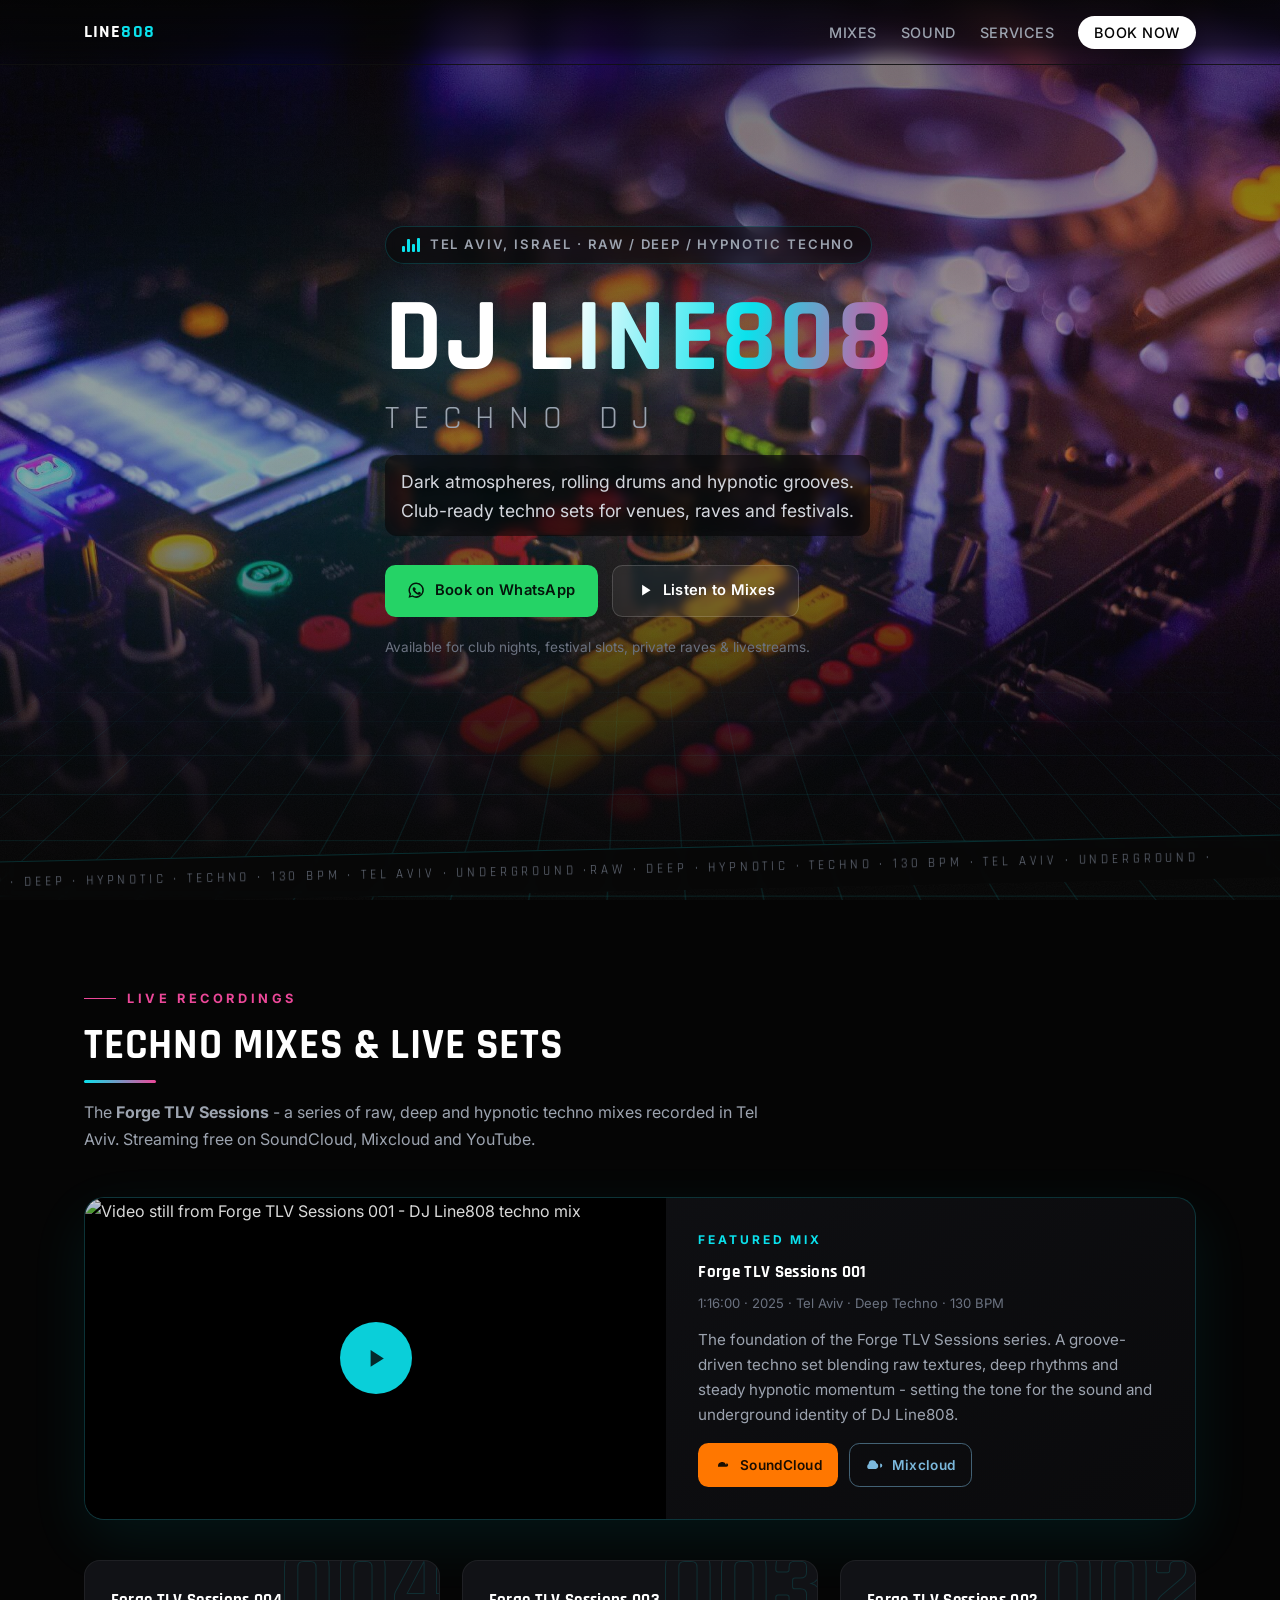
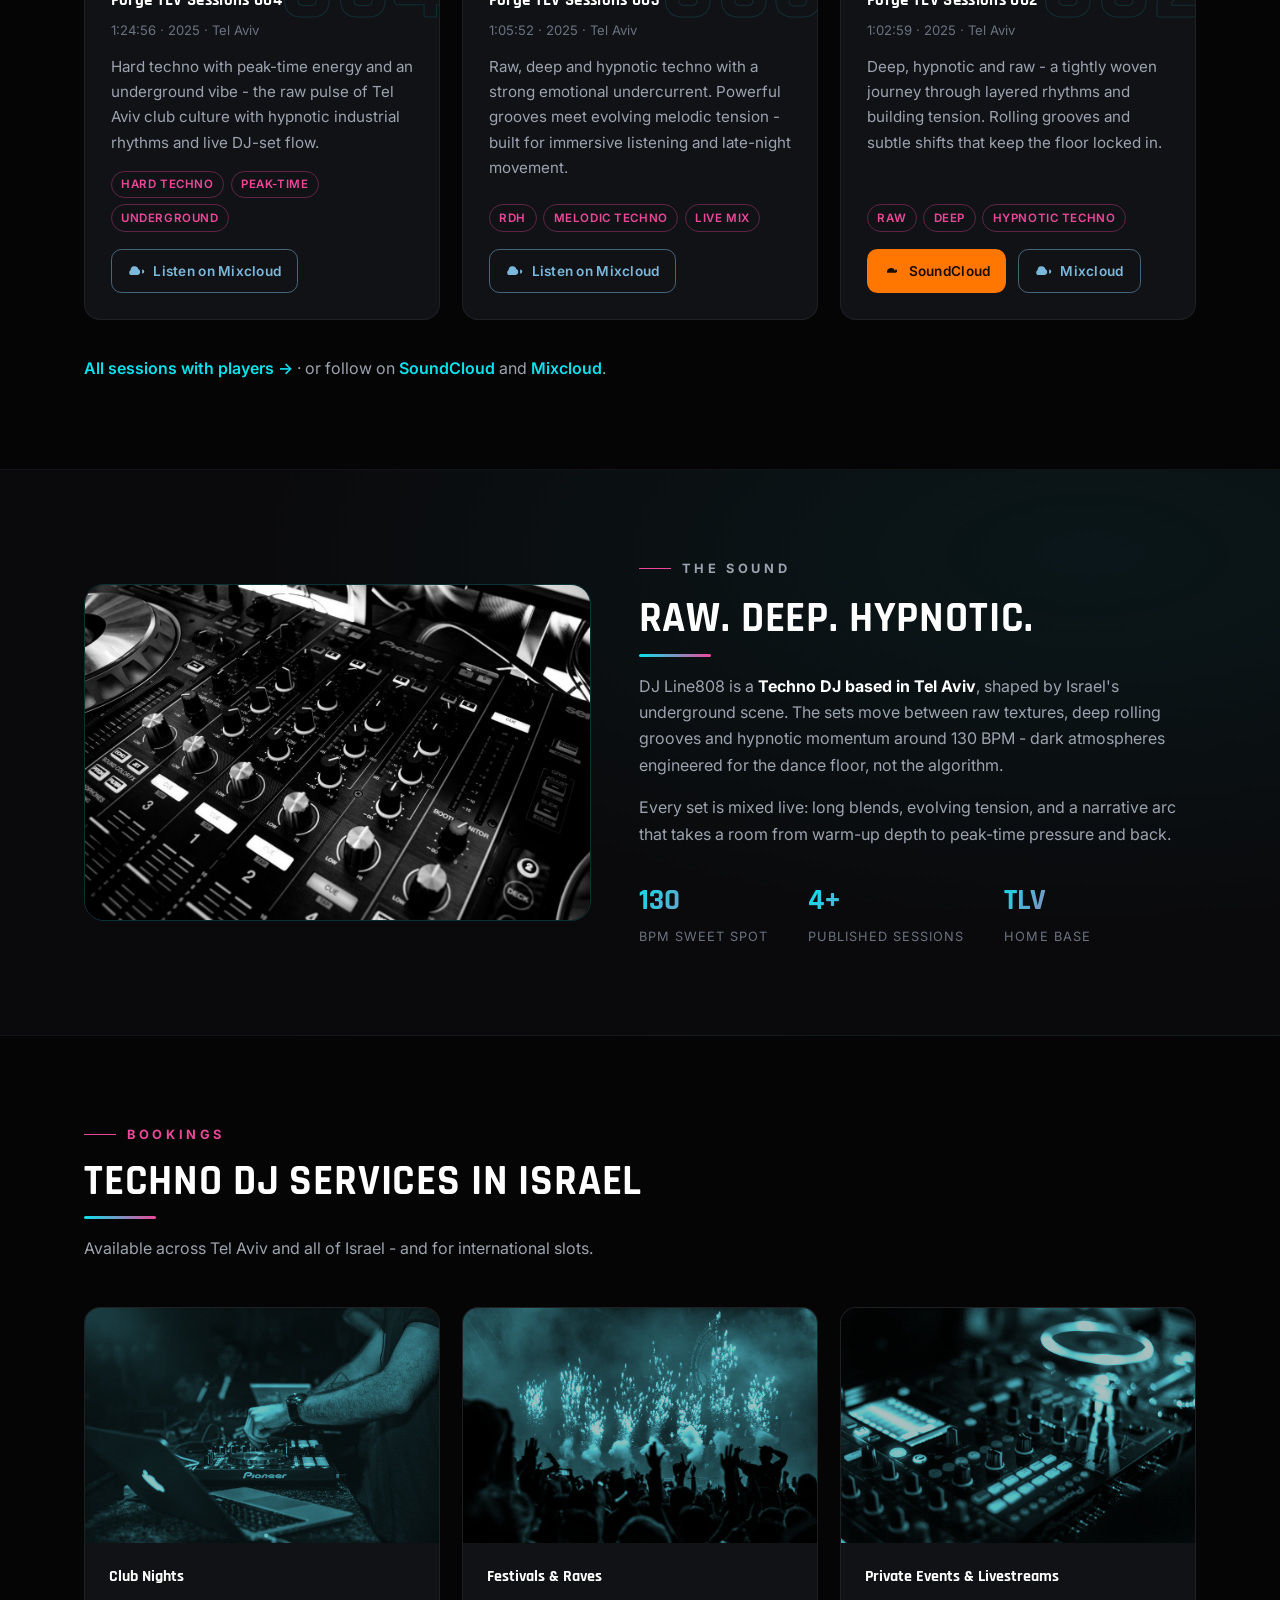
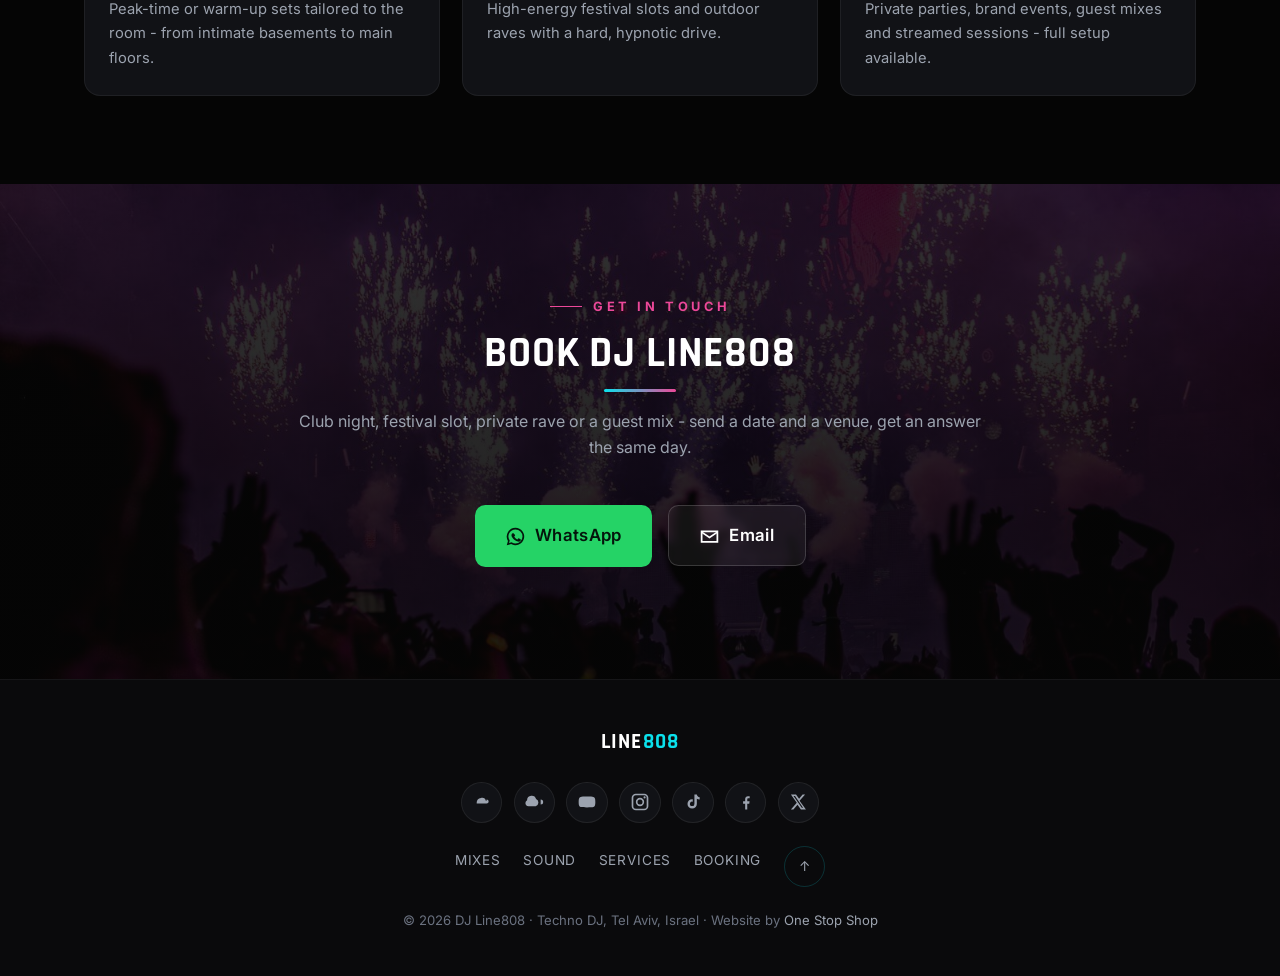
==== index.html @ eca63650 "Replace Pexels credit with One Stop Shop site credit Co-Authored-By: Claude Fable 5 <noreply@anthrop" ====
<!doctype html>
<html lang="en">
  <head>
    <meta charset="UTF-8" />
    <meta name="viewport" content="width=device-width, initial-scale=1" />

    <title>
      DJ Line808 | Techno DJ from Tel Aviv | Raw, Deep &amp; Hypnotic Sets
    </title>
    <meta
      name="description"
      content="DJ Line808 is a techno DJ from Tel Aviv, delivering raw, deep and hypnotic sets for clubs and festivals. Listen to mixes and book a performance."
    />
    <meta name="robots" content="index, follow" />
    <link rel="canonical" href="https://line808.com/" />
    <meta name="theme-color" content="#050505" />

    <!-- Open Graph -->
    <meta property="og:type" content="website" />
    <meta property="og:site_name" content="DJ Line808" />
    <meta
      property="og:title"
      content="DJ Line808 - Techno DJ from Tel Aviv, Israel"
    />
    <meta
      property="og:description"
      content="Raw, deep &amp; hypnotic techno. Club-ready sets, live recordings and bookings for clubs, festivals and events."
    />
    <meta property="og:url" content="https://line808.com/" />
    <meta
      property="og:image"
      content="https://line808.com/assets/line808-og.jpg"
    />
    <meta property="og:image:width" content="1200" />
    <meta property="og:image:height" content="630" />
    <meta property="og:locale" content="en_US" />

    <!-- Twitter -->
    <meta name="twitter:card" content="summary_large_image" />
    <meta
      name="twitter:title"
      content="DJ Line808 - Techno DJ from Tel Aviv, Israel"
    />
    <meta
      name="twitter:description"
      content="Raw, deep and hypnotic techno. Mixes &amp; bookings."
    />
    <meta
      name="twitter:image"
      content="https://line808.com/assets/line808-og.jpg"
    />

    <!-- Icons / PWA -->
    <link rel="icon" href="favicon.ico" sizes="any" />
    <link rel="icon" type="image/png" sizes="32x32" href="favicon-32x32.png" />
    <link rel="icon" type="image/png" sizes="16x16" href="favicon-16x16.png" />
    <link rel="apple-touch-icon" href="apple-touch-icon.png" />
    <link rel="manifest" href="site.webmanifest" />

    <!-- Fonts -->
    <link rel="preconnect" href="https://fonts.googleapis.com" />
    <link rel="preconnect" href="https://fonts.gstatic.com" crossorigin />
    <link
      rel="stylesheet"
      href="https://fonts.googleapis.com/css2?family=Rajdhani:wght@500;600;700&family=Inter:wght@400;500;600&display=swap"
    />

    <!-- Perf: hero background is the LCP element -->
    <link
      rel="preload"
      as="image"
      href="images/hero-dj-mixer-club.jpg"
      fetchpriority="high"
    />

    <link rel="stylesheet" href="styles.min.css?v=8" />

    <!-- Google tag (gtag.js) -->
    <script
      async
      src="https://www.googletagmanager.com/gtag/js?id=G-BNFB6DFFDR"
    ></script>
    <script>
      window.dataLayer = window.dataLayer || [];
      function gtag() {
        dataLayer.push(arguments);
      }
      gtag("js", new Date());
      gtag("config", "G-BNFB6DFFDR");
    </script>

    <!-- Structured data: artist. Contact details are injected at runtime by script.js
         so phone/email never sit in the crawlable static HTML. -->
    <script type="application/ld+json">
      {
        "@context": "https://schema.org",
        "@type": "MusicGroup",
        "name": "DJ Line808",
        "alternateName": "Line808",
        "genre": ["Techno", "Raw Techno", "Deep Techno", "Hypnotic Techno"],
        "url": "https://line808.com/",
        "image": "https://line808.com/assets/line808-og.jpg",
        "homeLocation": { "@type": "Place", "name": "Tel Aviv, Israel" },
        "areaServed": { "@type": "Country", "name": "Israel" },
        "sameAs": [
          "https://soundcloud.com/line808",
          "https://mixcloud.com/line808",
          "https://www.instagram.com/djline808",
          "https://www.facebook.com/djline808",
          "https://x.com/dj_line808",
          "https://www.youtube.com/@djline808",
          "https://tiktok.com/@dj.line808"
        ],
        "track": [
          {
            "@type": "MusicRecording",
            "name": "Forge TLV Sessions 004",
            "duration": "PT1H24M56S",
            "datePublished": "2025-11-25",
            "genre": "Hard Techno",
            "url": "https://www.mixcloud.com/line808/dj-line808-forge-tlv-sessions-004-techno-mix-2025/",
            "byArtist": { "@type": "MusicGroup", "name": "DJ Line808" }
          },
          {
            "@type": "MusicRecording",
            "name": "Forge TLV Sessions 003",
            "duration": "PT1H5M52S",
            "datePublished": "2025-10-10",
            "genre": "Raw Deep Hypnotic Techno",
            "url": "https://www.mixcloud.com/line808/dj-line808-forge-tlv-sessions-003-techno-mix-2025/",
            "byArtist": { "@type": "MusicGroup", "name": "DJ Line808" }
          },
          {
            "@type": "MusicRecording",
            "name": "Forge TLV Sessions 002",
            "duration": "PT1H2M59S",
            "datePublished": "2025-10-20",
            "genre": "Raw Deep Hypnotic Techno",
            "url": "https://www.mixcloud.com/line808/line808-deep-signal-techno-mix-october-2025/",
            "byArtist": { "@type": "MusicGroup", "name": "DJ Line808" }
          },
          {
            "@type": "MusicRecording",
            "name": "Forge TLV Sessions 001",
            "duration": "PT1H16M",
            "datePublished": "2025-10-10",
            "genre": "Deep Techno",
            "url": "https://www.mixcloud.com/line808/dj-line808-memory-circuit-dj-mix/",
            "byArtist": { "@type": "MusicGroup", "name": "DJ Line808" }
          }
        ]
      }
    </script>
  </head>

  <body>
    <a class="skip-link" href="#mixes">Skip to content</a>

    <!-- SVG icon sprite -->
    <svg
      xmlns="http://www.w3.org/2000/svg"
      style="display: none"
      aria-hidden="true"
    >
      <symbol id="icon-soundcloud" viewBox="0 0 24 24">
        <path
          fill="currentColor"
          d="M17.5 10.5c-.3 0-.6 0-.9.1a4.4 4.4 0 00-4.4-3.6c-.5 0-1 .1-1.4.2a6 6 0 00-5.2 5.9 3 3 0 00.1.8H17.5a2.5 2.5 0 000-5z"
        />
      </symbol>
      <symbol id="icon-mixcloud" viewBox="0 0 24 24">
        <path
          fill="currentColor"
          d="M14.5 8.5a5.5 5.5 0 00-10.8 1.2v.3a3.8 3.8 0 00-2 3.3A3.7 3.7 0 005.4 17H14a4.5 4.5 0 00.5-8.5zM20 9a3 3 0 010 6"
        />
      </symbol>
      <symbol id="icon-youtube" viewBox="0 0 24 24">
        <path
          fill="currentColor"
          d="M10 15l5.2-3L10 9v6zm12-3c0-2-.2-3.4-.5-4.2a2.7 2.7 0 00-1.9-1.9C18.8 5.5 15.5 5.5 12 5.5s-6.8 0-7.6.4a2.7 2.7 0 00-1.9 1.9C2.2 8.6 2 10 2 12s.2 3.4.5 4.2a2.7 2.7 0 001.9 1.9c.8.4 4.1.4 7.6.4s6.8 0 7.6-.4a2.7 2.7 0 001.9-1.9c.3-.8.5-2.2.5-4.2z"
        />
      </symbol>
      <symbol id="icon-instagram" viewBox="0 0 24 24">
        <path
          fill="none"
          stroke="currentColor"
          stroke-width="2"
          d="M7 3h10a4 4 0 014 4v10a4 4 0 01-4 4H7a4 4 0 01-4-4V7a4 4 0 014-4z"
        />
        <circle
          cx="12"
          cy="12"
          r="4"
          fill="none"
          stroke="currentColor"
          stroke-width="2"
        />
        <circle cx="17.5" cy="6.5" r="1.3" fill="currentColor" />
      </symbol>
      <symbol id="icon-facebook" viewBox="0 0 24 24">
        <path
          fill="currentColor"
          d="M13.5 21v-7h2.4l.4-3h-2.8V9.1c0-.9.3-1.5 1.6-1.5h1.3V5.1c-.3 0-1.1-.1-2-.1-2 0-3.4 1.2-3.4 3.5V11H8.5v3H11v7h2.5z"
        />
      </symbol>
      <symbol id="icon-tiktok" viewBox="0 0 24 24">
        <path
          fill="currentColor"
          d="M16.6 3c.3 1.7 1.4 3 3.4 3.2v2.8c-1.3 0-2.5-.4-3.4-1v6.3a5.6 5.6 0 11-5.6-5.6h.7v2.9a2.7 2.7 0 102 2.7V3h2.9z"
        />
      </symbol>
      <symbol id="icon-x" viewBox="0 0 24 24">
        <path
          fill="currentColor"
          d="M17.5 3h3l-6.6 7.6L21.5 21h-6l-4.1-5.7L6.5 21h-3l7-8.1L3.5 3h6.1l3.7 5.2L17.5 3zm-1 16h1.6L8.4 4.9H6.6L16.5 19z"
        />
      </symbol>
      <symbol id="icon-whatsapp" viewBox="0 0 24 24">
        <path
          fill="currentColor"
          d="M12 2a10 10 0 00-8.6 15.1L2 22l5-1.3A10 10 0 1012 2zm0 2a8 8 0 110 16 8 8 0 01-4.1-1.1l-.3-.2-3 .8.8-2.9-.2-.3A8 8 0 0112 4zm-3 4.2c-.2 0-.5 0-.7.3-.2.3-.9.9-.9 2.1s.9 2.5 1 2.6c.1.2 1.8 2.9 4.5 4 2.2.9 2.7.7 3.2.7.5-.1 1.6-.7 1.8-1.3.2-.6.2-1.2.2-1.3l-.5-.3-1.8-.9c-.2-.1-.4-.1-.6.1l-.8 1c-.1.2-.3.2-.5.1a6.6 6.6 0 01-3.3-2.9c-.1-.2 0-.4.1-.5l.6-.7c.1-.2.1-.3.2-.5v-.5L10 8.6c-.2-.4-.4-.4-.6-.4h-.5z"
        />
      </symbol>
      <symbol id="icon-mail" viewBox="0 0 24 24">
        <path
          fill="none"
          stroke="currentColor"
          stroke-width="2"
          d="M3 6h18v12H3z"
        />
        <path
          fill="none"
          stroke="currentColor"
          stroke-width="2"
          d="M3 7l9 6 9-6"
        />
      </symbol>
      <symbol id="icon-play" viewBox="0 0 24 24">
        <path fill="currentColor" d="M8 5v14l11-7z" />
      </symbol>
    </svg>

    <div class="scroll-progress" aria-hidden="true"></div>
    <header class="site-header">
      <nav class="nav container" aria-label="Main navigation">
        <a class="brand" href="#top" aria-label="DJ Line808 home">
          LINE<span class="brand-accent">808</span>
        </a>
        <ul class="nav-links">
          <li><a href="#mixes">Mixes</a></li>
          <li><a href="#sound">Sound</a></li>
          <li><a href="#services">Services</a></li>
          <li><a class="nav-cta" href="#booking">Book Now</a></li>
        </ul>
      </nav>
    </header>

    <main id="top">
      <!-- ======================= HERO ======================= -->
      <section class="hero" aria-labelledby="hero-title">
        <div
          class="hero-bg"
          role="img"
          aria-label="DJ mixer and CDJ turntables glowing purple and orange in a dark techno club"
        ></div>
        <div class="hero-overlay" aria-hidden="true"></div>
        <div class="hero-grain" aria-hidden="true"></div>
        <div class="hero-grid" aria-hidden="true"></div>

        <div class="hero-content container">
          <p class="hero-kicker">
            <span class="eq" aria-hidden="true"
              ><span></span><span></span><span></span><span></span
            ></span>
            Tel Aviv, Israel &middot; Raw / Deep / Hypnotic Techno
          </p>
          <h1 id="hero-title" class="hero-title">
            <span class="hero-title-line">DJ LINE808</span>
            <span class="hero-title-sub">Techno DJ</span>
          </h1>
          <p class="hero-tagline">
            Dark atmospheres, rolling drums and hypnotic grooves.<br />
            Club-ready techno sets for venues, raves and festivals.
          </p>
          <div class="hero-actions">
            <a class="btn btn-whatsapp wa-link" href="#booking">
              <svg class="icon" aria-hidden="true">
                <use href="#icon-whatsapp" />
              </svg>
              Book on WhatsApp
            </a>
            <a class="btn btn-ghost" href="#mixes">
              <svg class="icon" aria-hidden="true">
                <use href="#icon-play" />
              </svg>
              Listen to Mixes
            </a>
          </div>
          <p class="hero-note">
            Available for club nights, festival slots, private raves &amp;
            livestreams.
          </p>
        </div>

        <div class="hero-marquee" aria-hidden="true">
          <div class="marquee-track">
            <span
              >RAW &middot; DEEP &middot; HYPNOTIC &middot; TECHNO &middot; 130
              BPM &middot; TEL AVIV &middot; UNDERGROUND &middot;
            </span>
            <span
              >RAW &middot; DEEP &middot; HYPNOTIC &middot; TECHNO &middot; 130
              BPM &middot; TEL AVIV &middot; UNDERGROUND &middot;
            </span>
          </div>
        </div>
      </section>

      <!-- ======================= MIXES ======================= -->
      <section id="mixes" class="section" aria-labelledby="mixes-title">
        <div class="container">
          <p class="section-kicker reveal">Live recordings</p>
          <h2 id="mixes-title" class="section-title reveal">
            Techno Mixes &amp; Live Sets
          </h2>
          <p class="section-lead reveal">
            The <strong>Forge TLV Sessions</strong> - a series of raw, deep and
            hypnotic techno mixes recorded in Tel Aviv. Streaming free on
            SoundCloud, Mixcloud and YouTube.
          </p>

          <!-- Featured: has a YouTube video, loaded on click to keep the page fast -->
          <article class="mix-featured reveal" aria-label="Featured techno mix">
            <div class="mix-featured-media">
              <div class="yt-facade" data-yt-id="9tWIqiRTVeE">
                <img
                  src="https://img.youtube.com/vi/9tWIqiRTVeE/hqdefault.jpg"
                  alt="Video still from Forge TLV Sessions 001 - DJ Line808 techno mix"
                  width="480"
                  height="360"
                  loading="lazy"
                  decoding="async"
                />
                <button
                  class="yt-play"
                  type="button"
                  aria-label="Play Forge TLV Sessions 001 on YouTube"
                >
                  <svg class="icon" aria-hidden="true">
                    <use href="#icon-play" />
                  </svg>
                </button>
              </div>
            </div>
            <div class="mix-featured-body">
              <p class="mix-badge">Featured mix</p>
              <h3 class="mix-title">Forge TLV Sessions 001</h3>
              <p class="mix-meta">
                1:16:00 &middot; 2025 &middot; Tel Aviv &middot; Deep Techno
                &middot; 130 BPM
              </p>
              <p class="mix-desc">
                The foundation of the Forge TLV Sessions series. A groove-driven
                techno set blending raw textures, deep rhythms and steady
                hypnotic momentum - setting the tone for the sound and
                underground identity of DJ Line808.
              </p>
              <div class="mix-links">
                <a
                  class="btn btn-sc listen-link"
                  data-platform="soundcloud"
                  data-mix="Forge TLV Sessions 001"
                  href="https://soundcloud.com/line808/dj-set-2025-10"
                  target="_blank"
                  rel="noopener"
                >
                  <svg class="icon" aria-hidden="true">
                    <use href="#icon-soundcloud" />
                  </svg>
                  SoundCloud
                </a>
                <a
                  class="btn btn-mc listen-link"
                  data-platform="mixcloud"
                  data-mix="Forge TLV Sessions 001"
                  href="https://www.mixcloud.com/line808/dj-line808-memory-circuit-dj-mix/"
                  target="_blank"
                  rel="noopener"
                >
                  <svg class="icon" aria-hidden="true">
                    <use href="#icon-mixcloud" />
                  </svg>
                  Mixcloud
                </a>
              </div>
            </div>
          </article>

          <div class="mix-grid">
            <article class="mix-card reveal" data-num="004">
              <h3 class="mix-title">Forge TLV Sessions 004</h3>
              <p class="mix-meta">1:24:56 &middot; 2025 &middot; Tel Aviv</p>
              <p class="mix-desc">
                Hard techno with peak-time energy and an underground vibe - the
                raw pulse of Tel Aviv club culture with hypnotic industrial
                rhythms and live DJ-set flow.
              </p>
              <p class="mix-tags">
                <span>Hard Techno</span><span>Peak-Time</span
                ><span>Underground</span>
              </p>
              <div class="mix-links">
                <a
                  class="btn btn-mc listen-link"
                  data-platform="mixcloud"
                  data-mix="Forge TLV Sessions 004"
                  href="https://www.mixcloud.com/line808/dj-line808-forge-tlv-sessions-004-techno-mix-2025/"
                  target="_blank"
                  rel="noopener"
                >
                  <svg class="icon" aria-hidden="true">
                    <use href="#icon-mixcloud" />
                  </svg>
                  Listen on Mixcloud
                </a>
              </div>
            </article>

            <article class="mix-card reveal" data-num="003">
              <h3 class="mix-title">Forge TLV Sessions 003</h3>
              <p class="mix-meta">1:05:52 &middot; 2025 &middot; Tel Aviv</p>
              <p class="mix-desc">
                Raw, deep and hypnotic techno with a strong emotional
                undercurrent. Powerful grooves meet evolving melodic tension -
                built for immersive listening and late-night movement.
              </p>
              <p class="mix-tags">
                <span>RDH</span><span>Melodic Techno</span><span>Live Mix</span>
              </p>
              <div class="mix-links">
                <a
                  class="btn btn-mc listen-link"
                  data-platform="mixcloud"
                  data-mix="Forge TLV Sessions 003"
                  href="https://www.mixcloud.com/line808/dj-line808-forge-tlv-sessions-003-techno-mix-2025/"
                  target="_blank"
                  rel="noopener"
                >
                  <svg class="icon" aria-hidden="true">
                    <use href="#icon-mixcloud" />
                  </svg>
                  Listen on Mixcloud
                </a>
              </div>
            </article>

            <article class="mix-card reveal" data-num="002">
              <h3 class="mix-title">Forge TLV Sessions 002</h3>
              <p class="mix-meta">1:02:59 &middot; 2025 &middot; Tel Aviv</p>
              <p class="mix-desc">
                Deep, hypnotic and raw - a tightly woven journey through layered
                rhythms and building tension. Rolling grooves and subtle shifts
                that keep the floor locked in.
              </p>
              <p class="mix-tags">
                <span>Raw</span><span>Deep</span><span>Hypnotic Techno</span>
              </p>
              <div class="mix-links">
                <a
                  class="btn btn-sc listen-link"
                  data-platform="soundcloud"
                  data-mix="Forge TLV Sessions 002"
                  href="https://soundcloud.com/line808/deep-signal-dj-mix"
                  target="_blank"
                  rel="noopener"
                >
                  <svg class="icon" aria-hidden="true">
                    <use href="#icon-soundcloud" />
                  </svg>
                  SoundCloud
                </a>
                <a
                  class="btn btn-mc listen-link"
                  data-platform="mixcloud"
                  data-mix="Forge TLV Sessions 002"
                  href="https://www.mixcloud.com/line808/line808-deep-signal-techno-mix-october-2025/"
                  target="_blank"
                  rel="noopener"
                >
                  <svg class="icon" aria-hidden="true">
                    <use href="#icon-mixcloud" />
                  </svg>
                  Mixcloud
                </a>
              </div>
            </article>
          </div>

          <p class="mix-more reveal">
            <a href="/mixes/">All sessions with players &rarr;</a>
            &middot; or follow on
            <a
              class="listen-link"
              data-platform="soundcloud"
              data-mix="archive"
              href="https://soundcloud.com/line808"
              target="_blank"
              rel="noopener"
              >SoundCloud</a
            >
            and
            <a
              class="listen-link"
              data-platform="mixcloud"
              data-mix="archive"
              href="https://mixcloud.com/line808"
              target="_blank"
              rel="noopener"
              >Mixcloud</a
            >.
          </p>
        </div>
      </section>

      <!-- ======================= SOUND / ABOUT ======================= -->
      <section
        id="sound"
        class="section section-alt"
        aria-labelledby="sound-title"
      >
        <div class="container split">
          <figure class="split-media reveal">
            <img
              src="images/dj-decks-mixer.jpg"
              alt="Close-up of a Pioneer DJ mixer and jog wheel in a dark club booth"
              width="1200"
              height="798"
              loading="lazy"
              decoding="async"
            />
          </figure>
          <div class="split-body">
            <p class="section-kicker reveal">The sound</p>
            <h2 id="sound-title" class="section-title reveal">
              Raw. Deep. Hypnotic.
            </h2>
            <p class="reveal">
              DJ Line808 is a <strong>Techno DJ based in Tel Aviv</strong>,
              shaped by Israel's underground scene. The sets move between raw
              textures, deep rolling grooves and hypnotic momentum around 130
              BPM - dark atmospheres engineered for the dance floor, not the
              algorithm.
            </p>
            <p class="reveal">
              Every set is mixed live: long blends, evolving tension, and a
              narrative arc that takes a room from warm-up depth to peak-time
              pressure and back.
            </p>
            <ul class="stat-row reveal" role="list">
              <li>
                <span class="stat-num">130</span
                ><span class="stat-label">BPM sweet spot</span>
              </li>
              <li>
                <span class="stat-num">4+</span
                ><span class="stat-label">Published sessions</span>
              </li>
              <li>
                <span class="stat-num">TLV</span
                ><span class="stat-label">Home base</span>
              </li>
            </ul>
          </div>
        </div>
      </section>

      <!-- ======================= SERVICES ======================= -->
      <section id="services" class="section" aria-labelledby="services-title">
        <div class="container">
          <p class="section-kicker reveal">Bookings</p>
          <h2 id="services-title" class="section-title reveal">
            Techno DJ Services in Israel
          </h2>
          <p class="section-lead reveal">
            Available across Tel Aviv and all of Israel - and for international
            slots.
          </p>

          <div class="service-grid">
            <article class="service-card reveal">
              <figure>
                <img
                  src="images/dj-controller-club-night.jpg"
                  alt="DJ mixing on a Pioneer controller during a club night"
                  width="1200"
                  height="800"
                  loading="lazy"
                  decoding="async"
                />
              </figure>
              <div class="service-body">
                <h3>Club Nights</h3>
                <p>
                  Peak-time or warm-up sets tailored to the room - from intimate
                  basements to main floors.
                </p>
              </div>
            </article>
            <article class="service-card reveal">
              <figure>
                <img
                  src="images/rave-crowd-festival.jpg"
                  alt="Crowd dancing under purple lights and pyrotechnics at a rave festival"
                  width="1600"
                  height="1067"
                  loading="lazy"
                  decoding="async"
                />
              </figure>
              <div class="service-body">
                <h3>Festivals &amp; Raves</h3>
                <p>
                  High-energy festival slots and outdoor raves with a hard,
                  hypnotic drive.
                </p>
              </div>
            </article>
            <article class="service-card reveal">
              <figure>
                <img
                  src="images/hero-dj-mixer-club.jpg"
                  alt="CDJ decks and mixer glowing in a dark club booth"
                  width="1920"
                  height="1280"
                  loading="lazy"
                  decoding="async"
                />
              </figure>
              <div class="service-body">
                <h3>Private Events &amp; Livestreams</h3>
                <p>
                  Private parties, brand events, guest mixes and streamed
                  sessions - full setup available.
                </p>
              </div>
            </article>
          </div>
        </div>
      </section>

      <!-- ======================= BOOKING / CONTACT ======================= -->
      <section
        id="booking"
        class="section booking"
        aria-labelledby="booking-title"
      >
        <div class="booking-bg" aria-hidden="true"></div>
        <div class="container booking-inner">
          <p class="section-kicker reveal">Get in touch</p>
          <h2 id="booking-title" class="section-title reveal">
            Book DJ Line808
          </h2>
          <p class="section-lead reveal">
            Club night, festival slot, private rave or a guest mix - send a date
            and a venue, get an answer the same day.
          </p>
          <div class="booking-actions reveal">
            <a class="btn btn-whatsapp btn-lg wa-link" href="#">
              <svg class="icon" aria-hidden="true">
                <use href="#icon-whatsapp" />
              </svg>
              WhatsApp
            </a>
            <a class="btn btn-ghost btn-lg email-link" href="#">
              <svg class="icon" aria-hidden="true">
                <use href="#icon-mail" />
              </svg>
              Email
            </a>
          </div>
          <noscript>
            <p class="booking-noscript">
              Contact links require JavaScript - or find DJ Line808 on
              <a href="https://soundcloud.com/line808" rel="noopener"
                >SoundCloud</a
              >
              /
              <a href="https://www.instagram.com/djline808" rel="noopener"
                >Instagram</a
              >.
            </p>
          </noscript>
        </div>
      </section>
    </main>

    <footer class="site-footer">
      <div class="container footer-inner">
        <p class="brand footer-brand">
          LINE<span class="brand-accent">808</span>
        </p>
        <ul class="socials" role="list" aria-label="Social media">
          <li>
            <a
              class="social-link"
              href="https://soundcloud.com/line808"
              target="_blank"
              rel="noopener"
              aria-label="SoundCloud"
              ><svg class="icon" aria-hidden="true">
                <use href="#icon-soundcloud" /></svg
            ></a>
          </li>
          <li>
            <a
              class="social-link"
              href="https://mixcloud.com/line808"
              target="_blank"
              rel="noopener"
              aria-label="Mixcloud"
              ><svg class="icon" aria-hidden="true">
                <use href="#icon-mixcloud" /></svg
            ></a>
          </li>
          <li>
            <a
              class="social-link"
              href="https://www.youtube.com/@djline808"
              target="_blank"
              rel="noopener"
              aria-label="YouTube"
              ><svg class="icon" aria-hidden="true">
                <use href="#icon-youtube" /></svg
            ></a>
          </li>
          <li>
            <a
              class="social-link"
              href="https://www.instagram.com/djline808"
              target="_blank"
              rel="noopener"
              aria-label="Instagram"
              ><svg class="icon" aria-hidden="true">
                <use href="#icon-instagram" /></svg
            ></a>
          </li>
          <li>
            <a
              class="social-link"
              href="https://tiktok.com/@dj.line808"
              target="_blank"
              rel="noopener"
              aria-label="TikTok"
              ><svg class="icon" aria-hidden="true">
                <use href="#icon-tiktok" /></svg
            ></a>
          </li>
          <li>
            <a
              class="social-link"
              href="https://www.facebook.com/djline808"
              target="_blank"
              rel="noopener"
              aria-label="Facebook"
              ><svg class="icon" aria-hidden="true">
                <use href="#icon-facebook" /></svg
            ></a>
          </li>
          <li>
            <a
              class="social-link"
              href="https://x.com/dj_line808"
              target="_blank"
              rel="noopener"
              aria-label="X (Twitter)"
              ><svg class="icon" aria-hidden="true"><use href="#icon-x" /></svg
            ></a>
          </li>
        </ul>
        <ul class="footer-links" role="list" aria-label="Quick links">
          <li><a href="#mixes">Mixes</a></li>
          <li><a href="#sound">Sound</a></li>
          <li><a href="#services">Services</a></li>
          <li><a href="#booking">Booking</a></li>
          <li>
            <a class="back-top" href="#top" aria-label="Back to top">&uarr;</a>
          </li>
        </ul>
        <p class="footer-note">
          &copy; 2026 DJ Line808 &middot; Techno DJ, Tel Aviv, Israel &middot;
          Website by
          <a href="https://onestopshop.co.il" target="_blank" rel="noopener"
            >One Stop Shop</a
          >
        </p>
      </div>
    </footer>

    <!-- Floating WhatsApp button (appears after scrolling past the hero) -->
    <a class="wa-float wa-link" href="#" aria-label="Chat on WhatsApp">
      <svg class="icon" aria-hidden="true"><use href="#icon-whatsapp" /></svg>
    </a>

    <script src="script.min.js?v=8" defer></script>
  </body>
</html>
---- styles.min.css ----
:root{--dark: #050505;--surface: #0a0a0c;--surface-2: #111216;--surface-3: #1a1b1f;--primary: #0be1ec;--primary-dark: #08a8b3;--accent: #ec4899;--text: #ffffff;--text-muted: #9ca3af;--text-subtle: #6b7280;--border: rgba(11, 225, 236, .18);--font-display: "Rajdhani", "Arial Narrow", sans-serif;--font-body: "Inter", -apple-system, "Segoe UI", Roboto, sans-serif;--container: 72rem}*{margin:0;padding:0;box-sizing:border-box}::selection{background:#0be1ec59;color:#fff}::-webkit-scrollbar{width:10px}::-webkit-scrollbar-track{background:var(--surface)}::-webkit-scrollbar-thumb{background:var(--surface-3);border-radius:5px}::-webkit-scrollbar-thumb:hover{background:var(--primary-dark)}html{scroll-behavior:smooth;scroll-padding-top:5rem}body{background:var(--dark);color:var(--text);font-family:var(--font-body);font-size:1rem;line-height:1.65;-webkit-font-smoothing:antialiased}img{max-width:100%;height:auto;display:block}a{color:var(--primary);text-decoration:none}.container{max-width:var(--container);margin-inline:auto;padding-inline:1.25rem}.icon{width:1.25em;height:1.25em;flex:none}.skip-link{position:absolute;left:-999px;top:0;z-index:100;background:var(--primary);color:#fff;padding:.6rem 1rem;border-radius:0 0 .5rem}.skip-link:focus{left:0}:focus-visible{outline:2px solid var(--accent);outline-offset:3px}.scroll-progress{position:fixed;top:0;left:0;z-index:60;height:2px;width:100%;transform:scaleX(0);transform-origin:left;background:linear-gradient(90deg,var(--primary),var(--accent))}.site-header{position:fixed;inset-inline:0;top:0;z-index:50;background:linear-gradient(to bottom,rgba(5,5,5,.9),rgba(5,5,5,.55) 70%,transparent);backdrop-filter:blur(10px);-webkit-backdrop-filter:blur(10px);border-bottom:1px solid rgba(255,255,255,.04)}.nav{display:flex;align-items:center;justify-content:space-between;min-height:4rem}.brand{font-family:var(--font-display);font-weight:700;font-size:1.15rem;letter-spacing:.06em;color:var(--text)}.brand-accent{color:var(--primary)}.nav-links{display:flex;align-items:center;gap:1.5rem;list-style:none}.nav-links a{color:var(--text-muted);font-size:.9rem;font-weight:500;letter-spacing:.04em;text-transform:uppercase;transition:color .2s}.nav-links a:hover{color:var(--text)}.nav-links a.active{color:var(--primary)}.nav-cta{color:var(--dark)!important;background:var(--text);padding:.5rem 1rem;border-radius:999px;transition:background .2s,transform .2s}.nav-cta:hover{background:var(--primary);color:#fff!important}@media(max-width:40rem){.nav-links{gap:.9rem}.nav-links a{font-size:.78rem}}.btn{display:inline-flex;align-items:center;gap:.55rem;padding:.8rem 1.4rem;border-radius:.65rem;font-weight:600;font-size:.92rem;letter-spacing:.02em;transition:transform .2s,box-shadow .2s,background .2s,color .2s}.btn:hover{transform:translateY(-2px)}.btn-lg{padding:1rem 1.9rem;font-size:1.05rem}.btn-whatsapp{background:#25d366;color:#04150b}.btn-whatsapp:hover{box-shadow:0 8px 28px #25d36659}.btn-ghost{background:#ffffff0f;color:var(--text);border:1px solid rgba(255,255,255,.16);backdrop-filter:blur(4px)}.btn-ghost:hover{background:#ffffff1f}.btn-sc{background:#f70;color:#1a0d00}.btn-sc:hover{box-shadow:0 8px 28px #ff77004d}.btn-mc{background:transparent;color:#7bb8dc;border:1px solid rgba(123,184,220,.5)}.btn-mc:hover{background:#7bb8dc1a}.hero{position:relative;min-height:100svh;display:flex;flex-direction:column;justify-content:center;overflow:hidden;isolation:isolate}.hero-bg{position:absolute;inset:0;z-index:-3;background-image:url(images/hero-dj-mixer-club.jpg);background-size:cover;background-position:center 40%;animation:hero-drift 24s ease-in-out infinite alternate}@keyframes hero-drift{0%{transform:scale(1)}to{transform:scale(1.08)}}.hero-overlay{position:absolute;inset:0;z-index:-2;background:linear-gradient(to top,var(--dark) 4%,rgba(5,5,5,.35) 45%,rgba(5,5,5,.55)),radial-gradient(ellipse at 30% 60%,rgba(11,225,236,.2),transparent 60%),radial-gradient(ellipse at 80% 20%,rgba(236,72,153,.18),transparent 55%)}.hero-grain{position:absolute;inset:0;z-index:-1;opacity:.5;background-image:url("data:image/svg+xml,%3Csvg xmlns='http://www.w3.org/2000/svg' width='160' height='160'%3E%3Cfilter id='n'%3E%3CfeTurbulence type='fractalNoise' baseFrequency='0.9' numOctaves='2' stitchTiles='stitch'/%3E%3CfeColorMatrix values='0 0 0 0 1 0 0 0 0 1 0 0 0 0 1 0 0 0 0.06 0'/%3E%3C/filter%3E%3Crect width='100%25' height='100%25' filter='url(%23n)'/%3E%3C/svg%3E")}.hero-grid{position:absolute;inset:0;z-index:-1;background-image:linear-gradient(rgba(11,225,236,.12) 1px,transparent 1px),linear-gradient(90deg,rgba(11,225,236,.12) 1px,transparent 1px);background-size:3.5rem 3.5rem;mask-image:linear-gradient(to top,rgba(0,0,0,.9),transparent 45%);-webkit-mask-image:linear-gradient(to top,rgba(0,0,0,.9),transparent 45%);transform:perspective(30rem) rotateX(38deg) scale(1.4);transform-origin:bottom}.hero-content{padding-top:6rem;padding-bottom:7rem}.hero-kicker{display:inline-flex;align-items:center;gap:.6rem;font-size:.82rem;font-weight:600;letter-spacing:.14em;text-transform:uppercase;color:var(--text-muted);background:#05050573;border:1px solid var(--border);border-radius:999px;padding:.45rem 1rem;backdrop-filter:blur(6px)}.eq{display:inline-flex;align-items:flex-end;gap:2px;height:.85rem}.eq span{width:3px;border-radius:1px;background:var(--primary);animation:eq-bounce 1s ease-in-out infinite}.eq span:nth-child(1){height:40%;animation-delay:0s}.eq span:nth-child(2){height:90%;animation-delay:.25s}.eq span:nth-child(3){height:60%;animation-delay:.5s}.eq span:nth-child(4){height:100%;animation-delay:.12s}@keyframes eq-bounce{50%{transform:scaleY(.35)}}.hero-title{font-family:var(--font-display);font-weight:700;line-height:1.02;margin:1.4rem 0 1.2rem;text-transform:uppercase}.hero-title-line{display:block;font-size:clamp(2.6rem,9vw,6.5rem);letter-spacing:.02em;background:linear-gradient(100deg,#fff 35%,var(--primary) 70%,var(--accent));-webkit-background-clip:text;background-clip:text;color:transparent;filter:drop-shadow(0 4px 30px rgba(11,225,236,.3))}.hero-title-sub{display:block;font-size:clamp(1.1rem,3.2vw,2.1rem);font-weight:400;letter-spacing:.42em;color:var(--text-muted);margin-top:.6rem}.hero-tagline{max-width:44rem;width:fit-content;font-size:1.1rem;color:#d3d6dd;text-shadow:0 2px 12px rgba(0,0,0,.8);background:#0505058c;backdrop-filter:blur(6px);-webkit-backdrop-filter:blur(6px);padding:.7rem 1rem;border-radius:.75rem}.hero-actions{display:flex;flex-wrap:wrap;gap:.9rem;margin-top:1.8rem}.hero-note{margin-top:1.2rem;font-size:.85rem;color:var(--text-subtle)}.hero-marquee{position:absolute;bottom:.6rem;inset-inline:-2rem;transform:rotate(-1.2deg);border-top:1px solid var(--border);background:#05050599;backdrop-filter:blur(6px);overflow:hidden;padding-block:.65rem}.marquee-track{display:flex;width:max-content;animation:marquee 28s linear infinite;font-family:var(--font-display);font-size:.8rem;letter-spacing:.3em;color:var(--text-subtle);text-transform:uppercase;white-space:nowrap}@keyframes marquee{to{transform:translate(-50%)}}.section{padding-block:5.5rem;position:relative}.section-alt{background:radial-gradient(ellipse at 85% 15%,rgba(11,225,236,.06),transparent 55%),var(--surface);border-block:1px solid rgba(255,255,255,.04)}.section-kicker{display:flex;align-items:center;gap:.7rem;font-size:.8rem;font-weight:700;letter-spacing:.28em;text-transform:uppercase;color:var(--accent);margin-bottom:.8rem}.section-kicker:before{content:"";width:2rem;height:1px;background:var(--accent);flex:none}.booking .section-kicker{justify-content:center}.section-title{position:relative;padding-bottom:.85rem;font-family:var(--font-display);font-weight:700;font-size:clamp(1.6rem,4vw,2.6rem);line-height:1.15;text-transform:uppercase;letter-spacing:.02em;margin-bottom:1rem}.section-title:after{content:"";position:absolute;left:0;bottom:0;width:4.5rem;height:3px;border-radius:2px;background:linear-gradient(90deg,var(--primary),var(--accent))}.booking .section-title:after{left:50%;transform:translate(-50%)}.section-lead{color:var(--text-muted);max-width:44rem;margin-bottom:2.8rem}.mix-featured{display:grid;grid-template-columns:1.1fr 1fr;gap:0;background:linear-gradient(140deg,var(--surface-2),var(--surface));border:1px solid var(--border);border-radius:1.25rem;overflow:hidden;margin-bottom:2.5rem;box-shadow:0 20px 60px #0be1ec14}@media(max-width:52rem){.mix-featured{grid-template-columns:1fr}}.mix-featured-media{position:relative;min-height:16rem}.yt-facade{position:relative;width:100%;height:100%;min-height:16rem;background:#000}.yt-facade img{position:absolute;inset:0;width:100%;height:100%;object-fit:cover;opacity:.85}.yt-facade iframe{position:absolute;inset:0;width:100%;height:100%;border:0}.yt-play{position:absolute;inset:0;margin:auto;width:4.5rem;height:4.5rem;border-radius:50%;border:0;background:#0be1eceb;color:#04292b;display:grid;place-items:center;cursor:pointer;transition:transform .2s,background .2s;box-shadow:0 8px 30px #00000080}.yt-play .icon{width:1.8rem;height:1.8rem}.yt-play:hover{transform:scale(1.1);background:var(--accent)}.mix-featured-body{padding:2rem;display:flex;flex-direction:column;justify-content:center}.mix-badge{font-size:.75rem;font-weight:700;letter-spacing:.24em;text-transform:uppercase;color:var(--primary);margin-bottom:.6rem}.mix-grid{display:grid;grid-template-columns:repeat(auto-fit,minmax(17rem,1fr));gap:1.4rem}.mix-card{position:relative;overflow:hidden;background:var(--surface-2);border:1px solid rgba(255,255,255,.06);border-radius:1rem;padding:1.6rem;display:flex;flex-direction:column;transition:transform .25s,border-color .25s,box-shadow .25s}.mix-card:hover{transform:translateY(-4px);border-color:var(--border);box-shadow:0 14px 40px #0be1ec1a}.mix-card:before{content:attr(data-num);position:absolute;right:-.5rem;top:-1.6rem;font-family:var(--font-display);font-weight:700;font-size:6.5rem;line-height:1;color:transparent;-webkit-text-stroke:1px rgba(11,225,236,.14);pointer-events:none}.mix-title{font-family:var(--font-display);font-size:1.05rem;font-weight:700;letter-spacing:.02em;margin-bottom:.35rem}.mix-meta{font-size:.82rem;color:var(--text-subtle);margin-bottom:.8rem}.mix-desc{font-size:.95rem;color:var(--text-muted);margin-bottom:1rem;flex:1}.mix-tags{display:flex;flex-wrap:wrap;gap:.4rem;font-size:.72rem;font-weight:600;letter-spacing:.05em;text-transform:uppercase;color:var(--accent);margin-bottom:1.1rem}.mix-tags span{padding:.2rem .6rem;border:1px solid rgba(236,72,153,.35);border-radius:999px}.mix-links{display:flex;flex-wrap:wrap;gap:.7rem}.mix-links .btn{padding:.6rem 1rem;font-size:.85rem}.mix-more{margin-top:2.2rem;color:var(--text-muted)}.mix-more a{font-weight:600;border-bottom:1px solid transparent}.mix-more a:hover{border-color:currentColor}.split{display:grid;grid-template-columns:1fr 1.1fr;gap:3rem;align-items:center}@media(max-width:52rem){.split{grid-template-columns:1fr}}.split-media{position:relative}.split-media img{border-radius:1.25rem;border:1px solid var(--border);filter:saturate(1.05)}.split-media:after{content:"";position:absolute;inset:1.2rem -1.2rem -1.2rem 1.2rem;border:1px solid var(--border);border-radius:1.25rem;z-index:-1}.split-body p{color:var(--text-muted);margin-bottom:1rem}.split-body strong{color:var(--text)}.stat-row{display:flex;gap:2.5rem;list-style:none;margin-top:1.8rem}.stat-row li{display:flex;flex-direction:column}.stat-num{font-family:var(--font-display);font-weight:700;font-size:1.9rem;background:linear-gradient(120deg,var(--primary),var(--accent));-webkit-background-clip:text;background-clip:text;color:transparent}.stat-label{font-size:.8rem;letter-spacing:.08em;text-transform:uppercase;color:var(--text-subtle)}.service-grid{display:grid;grid-template-columns:repeat(auto-fit,minmax(16rem,1fr));gap:1.4rem}.service-card{position:relative;border-radius:1rem;overflow:hidden;border:1px solid rgba(255,255,255,.06);background:var(--surface-2);transition:transform .25s,box-shadow .25s}.service-card:hover{transform:translateY(-4px);box-shadow:0 14px 40px #ec48991f}.service-card figure{position:relative;overflow:hidden;margin:0}.service-card img{aspect-ratio:3 / 2;object-fit:cover;width:100%;filter:grayscale(1) sepia(1) hue-rotate(140deg) saturate(2.2) brightness(.75);transition:transform .5s ease,filter .5s ease}.service-card:hover img{transform:scale(1.06);filter:saturate(1.05)}.service-card figure:after{content:"";position:absolute;inset:0;background:linear-gradient(to top,rgba(5,5,5,.55),transparent 55%);opacity:0;transition:opacity .4s}.service-card:hover figure:after{opacity:1}.service-body{padding:1.3rem 1.5rem 1.6rem}.service-body h3{font-family:var(--font-display);font-size:1rem;font-weight:700;margin-bottom:.4rem}.service-body p{font-size:.92rem;color:var(--text-muted)}.booking{overflow:hidden;isolation:isolate;text-align:center;padding-block:7rem}.booking-bg{position:absolute;inset:0;z-index:-1;background:linear-gradient(#050505d1,#050505e6),url(images/rave-crowd-festival.jpg) center / cover no-repeat}.booking .section-lead{margin-inline:auto}.booking-actions{display:flex;flex-wrap:wrap;justify-content:center;gap:1rem;margin-top:1rem}.booking-noscript{margin-top:1.5rem;color:var(--text-muted)}.site-footer{border-top:1px solid rgba(255,255,255,.05);background:var(--surface);padding-block:2.8rem}.footer-inner{display:flex;flex-direction:column;align-items:center;gap:1.4rem;text-align:center}.footer-brand{font-size:1.3rem}.socials{display:flex;flex-wrap:wrap;justify-content:center;gap:.7rem;list-style:none}.social-link{display:grid;place-items:center;width:2.6rem;height:2.6rem;border-radius:50%;color:var(--text-muted);background:var(--surface-2);border:1px solid rgba(255,255,255,.07);transition:color .2s,border-color .2s,transform .2s}.social-link:hover{color:var(--text);border-color:var(--primary);transform:translateY(-2px)}.footer-links{display:flex;flex-wrap:wrap;justify-content:center;gap:1.4rem;list-style:none}.footer-links a{color:var(--text-muted);font-size:.85rem;letter-spacing:.06em;text-transform:uppercase;transition:color .2s}.footer-links a:hover{color:var(--primary)}.back-top{display:grid;place-items:center;width:2.6rem;height:2.6rem;border-radius:50%;border:1px solid var(--border);color:var(--primary);transition:transform .2s,background .2s}.back-top:hover{transform:translateY(-3px);background:#0be1ec14}.footer-note{font-size:.82rem;color:var(--text-subtle)}.footer-note a{color:var(--text-muted)}.wa-float{position:fixed;right:1.2rem;bottom:1.2rem;z-index:60;display:grid;place-items:center;width:3.4rem;height:3.4rem;border-radius:50%;background:#25d366;color:#04150b;box-shadow:0 10px 30px #00000073;opacity:0;transform:translateY(1rem);pointer-events:none;transition:opacity .3s,transform .3s}.wa-float .icon{width:1.7rem;height:1.7rem}.wa-float.visible{opacity:1;transform:none;pointer-events:auto}.js .reveal{opacity:0;transform:translateY(1.2rem);transition:opacity .7s ease,transform .7s ease}.js .reveal.in{opacity:1;transform:none}.js .mix-grid .reveal:nth-child(2),.js .service-grid .reveal:nth-child(2){transition-delay:.12s}.js .mix-grid .reveal:nth-child(3),.js .service-grid .reveal:nth-child(3){transition-delay:.24s}@media(prefers-reduced-motion:reduce){html{scroll-behavior:auto}.hero-bg,.marquee-track,.eq span{animation:none}.js .reveal{opacity:1;transform:none;transition:none}}.page-head{padding:8rem 0 3.5rem;position:relative;isolation:isolate;overflow:hidden;background:radial-gradient(ellipse at 20% 0%,rgba(11,225,236,.1),transparent 55%),radial-gradient(ellipse at 85% 20%,rgba(236,72,153,.08),transparent 55%),var(--surface);border-bottom:1px solid rgba(255,255,255,.05)}.page-head .section-lead{margin-bottom:0}.breadcrumbs{font-size:.8rem;letter-spacing:.08em;text-transform:uppercase;color:var(--text-subtle);margin-bottom:1.6rem}.breadcrumbs a{color:var(--text-muted)}.breadcrumbs a:hover{color:var(--primary)}.mix-full{position:relative;overflow:hidden;display:grid;grid-template-columns:1.05fr 1fr;gap:2rem;background:var(--surface-2);border:1px solid rgba(255,255,255,.06);border-radius:1.25rem;padding:2rem;margin-bottom:1.8rem}@media(max-width:52rem){.mix-full{grid-template-columns:1fr}}.mix-full:before{content:attr(data-num);position:absolute;right:-.6rem;top:-2rem;font-family:var(--font-display);font-weight:700;font-size:8rem;line-height:1;color:transparent;-webkit-text-stroke:1px rgba(11,225,236,.12);pointer-events:none}.mix-full .mix-title{font-size:1.35rem}.mix-embed{align-self:center}.mix-embed iframe{width:100%;height:120px;border:0;border-radius:.75rem}
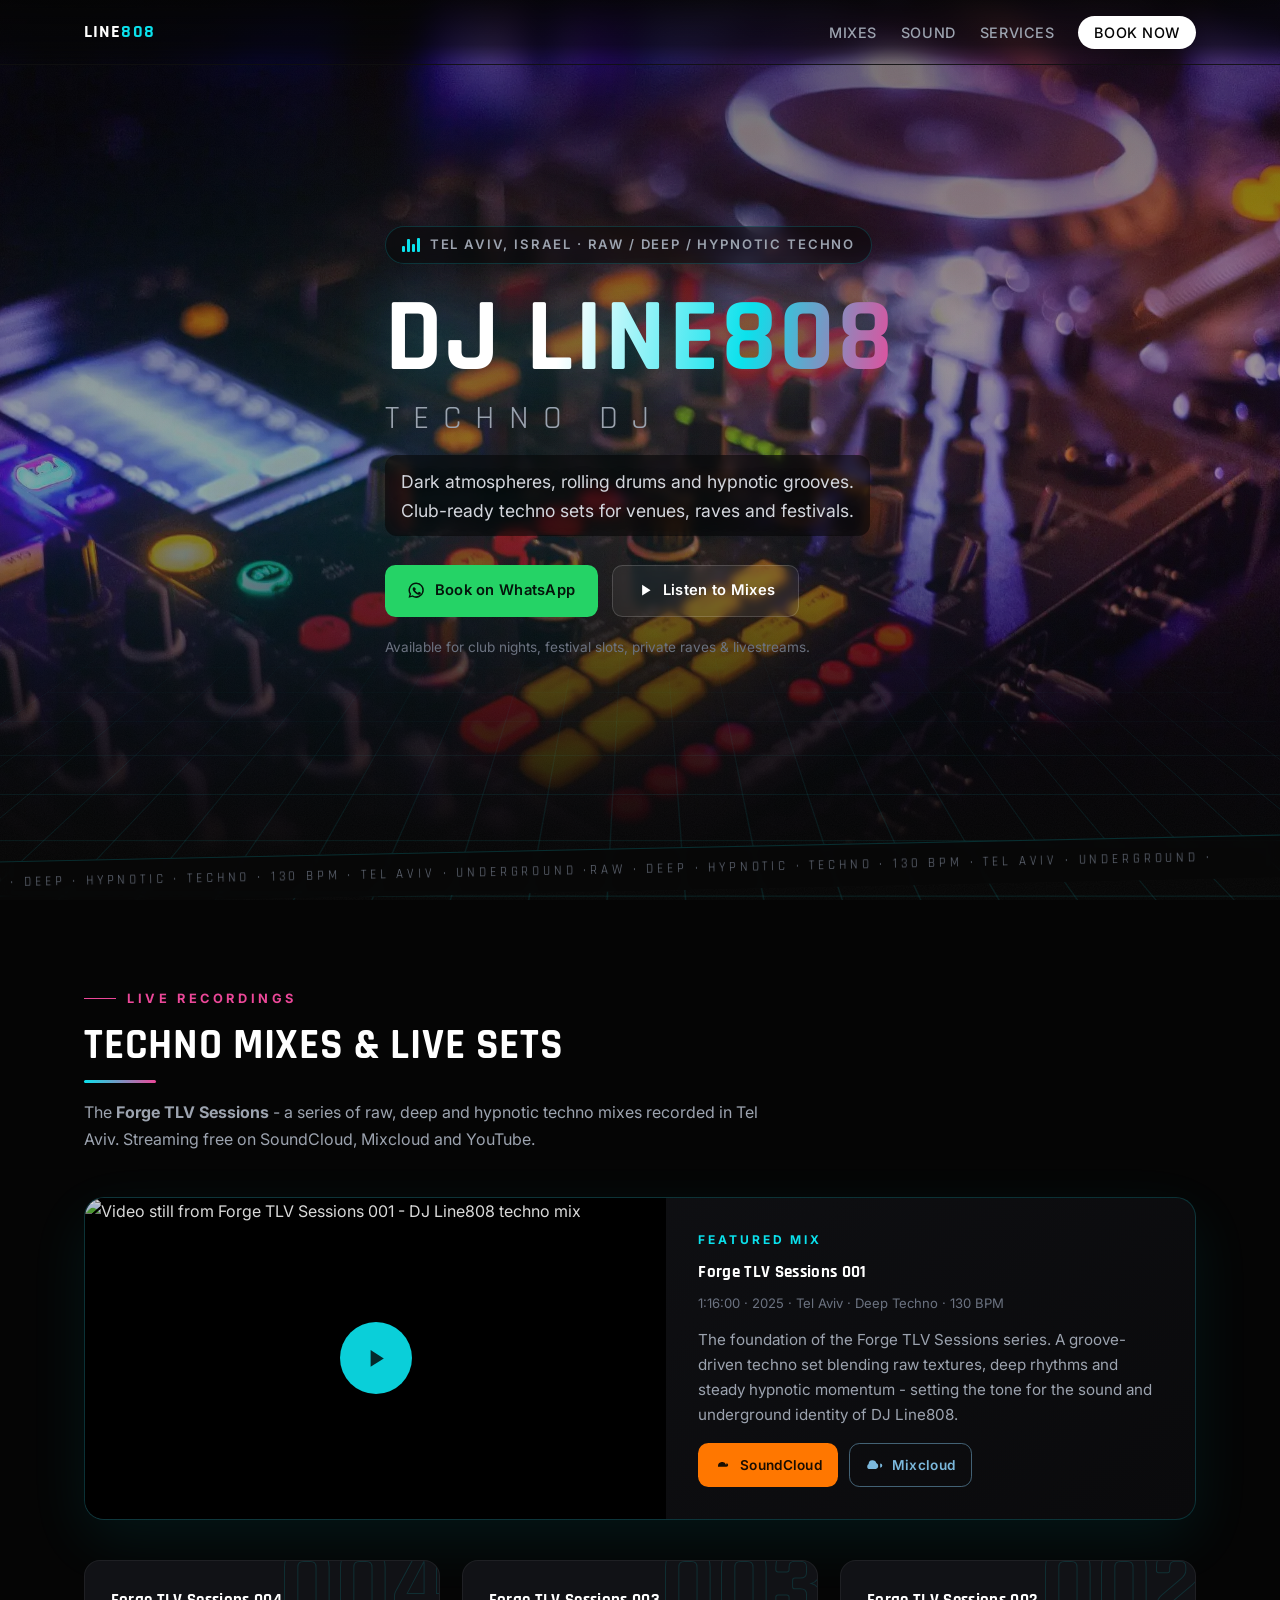
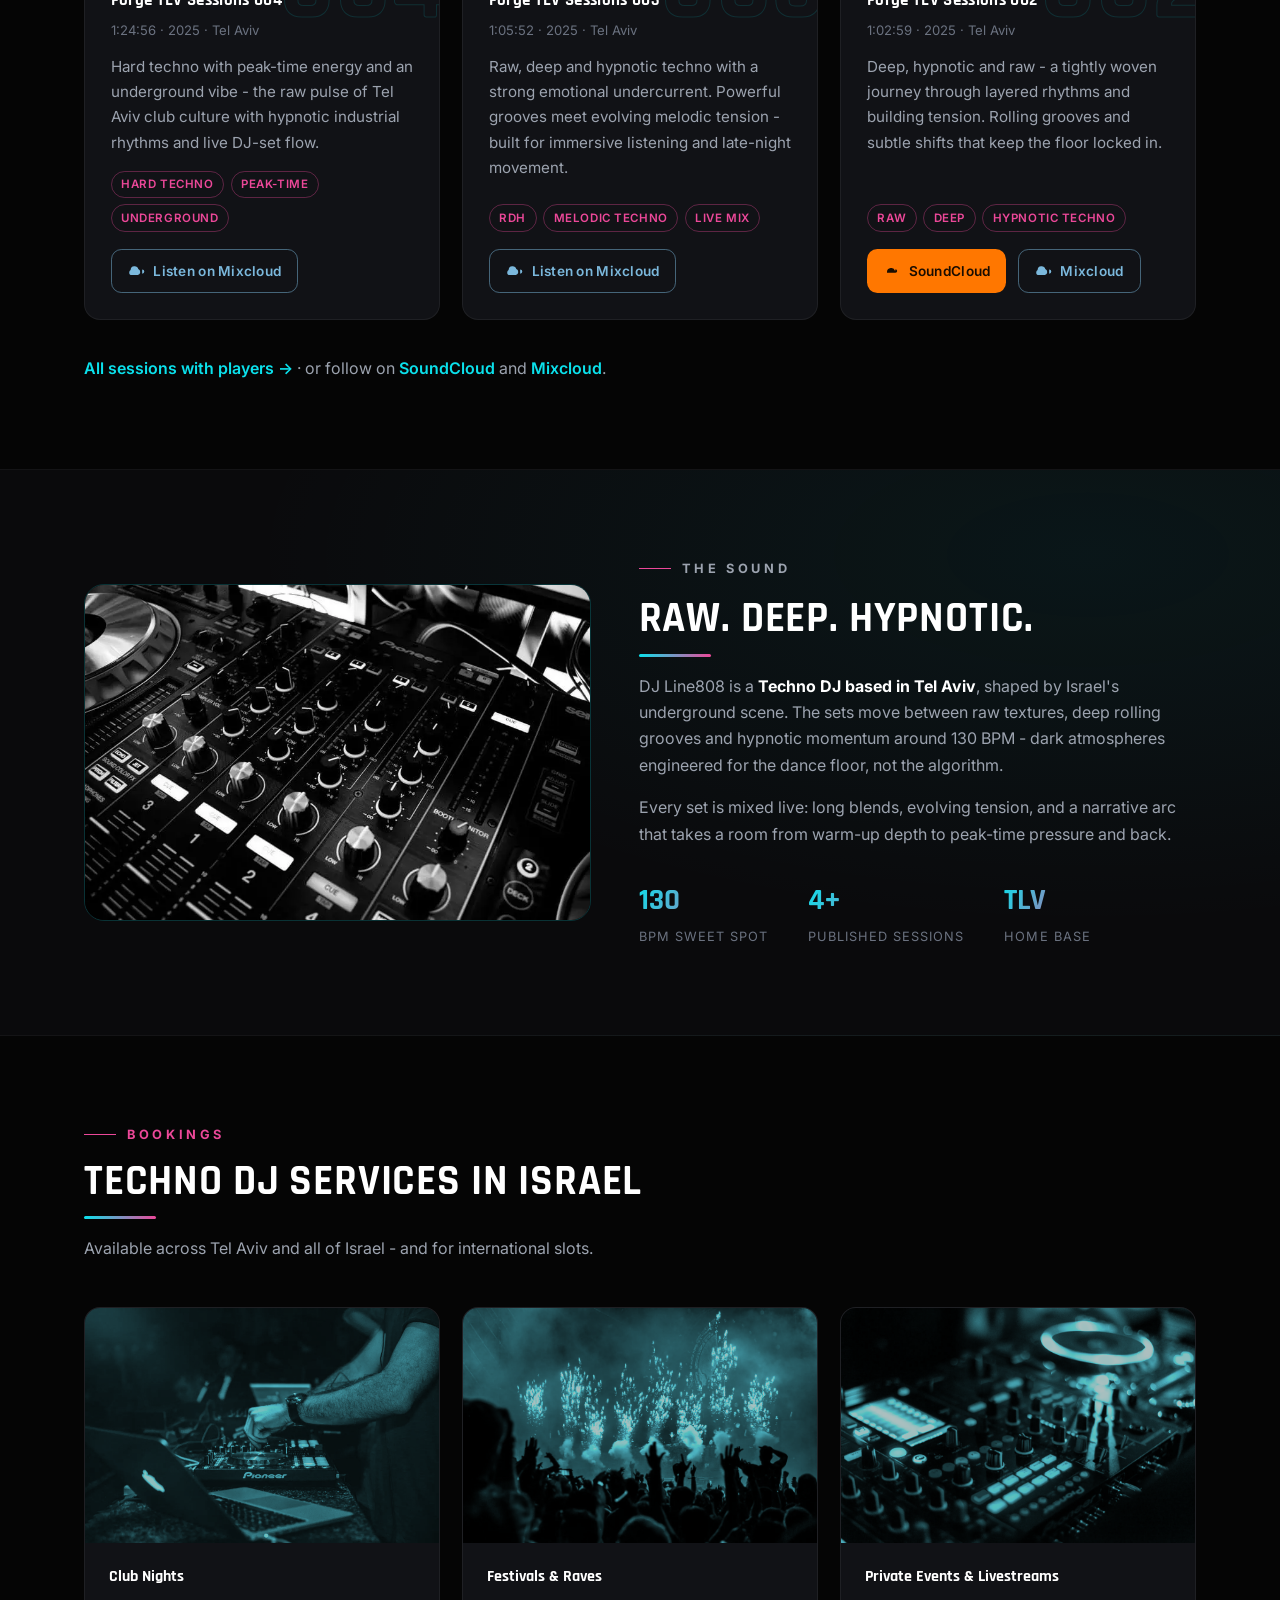
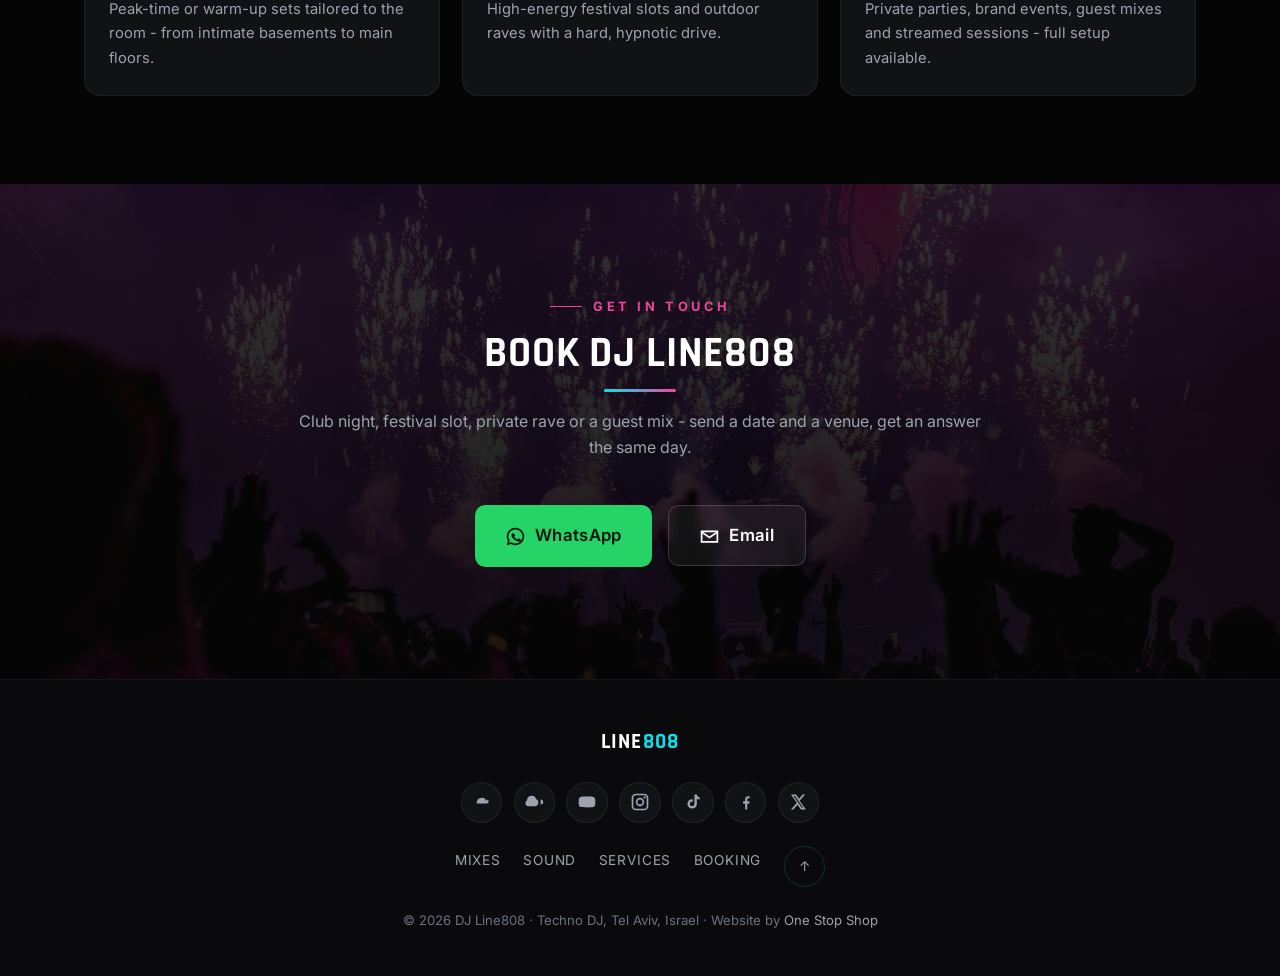
==== commit a25d5a79: "Performance pass: WebP images, downsized decks photo All four site photos converted to WebP (525KB t" ====
--- a/index.html
+++ b/index.html
@@ -69,11 +69,11 @@
     <link
       rel="preload"
       as="image"
-      href="images/hero-dj-mixer-club.jpg"
+      href="images/hero-dj-mixer-club.webp"
       fetchpriority="high"
     />
 
-    <link rel="stylesheet" href="styles.min.css?v=8" />
+    <link rel="stylesheet" href="styles.min.css?v=11" />
 
     <!-- Google tag (gtag.js) -->
     <script
@@ -531,10 +531,10 @@
         <div class="container split">
           <figure class="split-media reveal">
             <img
-              src="images/dj-decks-mixer.jpg"
+              src="images/dj-decks-mixer.webp"
               alt="Close-up of a Pioneer DJ mixer and jog wheel in a dark club booth"
-              width="1200"
-              height="798"
+              width="800"
+              height="532"
               loading="lazy"
               decoding="async"
             />
@@ -590,7 +590,7 @@
             <article class="service-card reveal">
               <figure>
                 <img
-                  src="images/dj-controller-club-night.jpg"
+                  src="images/dj-controller-club-night.webp"
                   alt="DJ mixing on a Pioneer controller during a club night"
                   width="1200"
                   height="800"
@@ -609,7 +609,7 @@
             <article class="service-card reveal">
               <figure>
                 <img
-                  src="images/rave-crowd-festival.jpg"
+                  src="images/rave-crowd-festival.webp"
                   alt="Crowd dancing under purple lights and pyrotechnics at a rave festival"
                   width="1600"
                   height="1067"
@@ -628,7 +628,7 @@
             <article class="service-card reveal">
               <figure>
                 <img
-                  src="images/hero-dj-mixer-club.jpg"
+                  src="images/hero-dj-mixer-club.webp"
                   alt="CDJ decks and mixer glowing in a dark club booth"
                   width="1920"
                   height="1280"
@@ -801,6 +801,6 @@
       <svg class="icon" aria-hidden="true"><use href="#icon-whatsapp" /></svg>
     </a>
 
-    <script src="script.min.js?v=8" defer></script>
+    <script src="script.min.js?v=11" defer></script>
   </body>
 </html>
--- a/styles.min.css
+++ b/styles.min.css
@@ -1 +1 @@
-:root{--dark: #050505;--surface: #0a0a0c;--surface-2: #111216;--surface-3: #1a1b1f;--primary: #0be1ec;--primary-dark: #08a8b3;--accent: #ec4899;--text: #ffffff;--text-muted: #9ca3af;--text-subtle: #6b7280;--border: rgba(11, 225, 236, .18);--font-display: "Rajdhani", "Arial Narrow", sans-serif;--font-body: "Inter", -apple-system, "Segoe UI", Roboto, sans-serif;--container: 72rem}*{margin:0;padding:0;box-sizing:border-box}::selection{background:#0be1ec59;color:#fff}::-webkit-scrollbar{width:10px}::-webkit-scrollbar-track{background:var(--surface)}::-webkit-scrollbar-thumb{background:var(--surface-3);border-radius:5px}::-webkit-scrollbar-thumb:hover{background:var(--primary-dark)}html{scroll-behavior:smooth;scroll-padding-top:5rem}body{background:var(--dark);color:var(--text);font-family:var(--font-body);font-size:1rem;line-height:1.65;-webkit-font-smoothing:antialiased}img{max-width:100%;height:auto;display:block}a{color:var(--primary);text-decoration:none}.container{max-width:var(--container);margin-inline:auto;padding-inline:1.25rem}.icon{width:1.25em;height:1.25em;flex:none}.skip-link{position:absolute;left:-999px;top:0;z-index:100;background:var(--primary);color:#fff;padding:.6rem 1rem;border-radius:0 0 .5rem}.skip-link:focus{left:0}:focus-visible{outline:2px solid var(--accent);outline-offset:3px}.scroll-progress{position:fixed;top:0;left:0;z-index:60;height:2px;width:100%;transform:scaleX(0);transform-origin:left;background:linear-gradient(90deg,var(--primary),var(--accent))}.site-header{position:fixed;inset-inline:0;top:0;z-index:50;background:linear-gradient(to bottom,rgba(5,5,5,.9),rgba(5,5,5,.55) 70%,transparent);backdrop-filter:blur(10px);-webkit-backdrop-filter:blur(10px);border-bottom:1px solid rgba(255,255,255,.04)}.nav{display:flex;align-items:center;justify-content:space-between;min-height:4rem}.brand{font-family:var(--font-display);font-weight:700;font-size:1.15rem;letter-spacing:.06em;color:var(--text)}.brand-accent{color:var(--primary)}.nav-links{display:flex;align-items:center;gap:1.5rem;list-style:none}.nav-links a{color:var(--text-muted);font-size:.9rem;font-weight:500;letter-spacing:.04em;text-transform:uppercase;transition:color .2s}.nav-links a:hover{color:var(--text)}.nav-links a.active{color:var(--primary)}.nav-cta{color:var(--dark)!important;background:var(--text);padding:.5rem 1rem;border-radius:999px;transition:background .2s,transform .2s}.nav-cta:hover{background:var(--primary);color:#fff!important}@media(max-width:40rem){.nav-links{gap:.9rem}.nav-links a{font-size:.78rem}}.btn{display:inline-flex;align-items:center;gap:.55rem;padding:.8rem 1.4rem;border-radius:.65rem;font-weight:600;font-size:.92rem;letter-spacing:.02em;transition:transform .2s,box-shadow .2s,background .2s,color .2s}.btn:hover{transform:translateY(-2px)}.btn-lg{padding:1rem 1.9rem;font-size:1.05rem}.btn-whatsapp{background:#25d366;color:#04150b}.btn-whatsapp:hover{box-shadow:0 8px 28px #25d36659}.btn-ghost{background:#ffffff0f;color:var(--text);border:1px solid rgba(255,255,255,.16);backdrop-filter:blur(4px)}.btn-ghost:hover{background:#ffffff1f}.btn-sc{background:#f70;color:#1a0d00}.btn-sc:hover{box-shadow:0 8px 28px #ff77004d}.btn-mc{background:transparent;color:#7bb8dc;border:1px solid rgba(123,184,220,.5)}.btn-mc:hover{background:#7bb8dc1a}.hero{position:relative;min-height:100svh;display:flex;flex-direction:column;justify-content:center;overflow:hidden;isolation:isolate}.hero-bg{position:absolute;inset:0;z-index:-3;background-image:url(images/hero-dj-mixer-club.jpg);background-size:cover;background-position:center 40%;animation:hero-drift 24s ease-in-out infinite alternate}@keyframes hero-drift{0%{transform:scale(1)}to{transform:scale(1.08)}}.hero-overlay{position:absolute;inset:0;z-index:-2;background:linear-gradient(to top,var(--dark) 4%,rgba(5,5,5,.35) 45%,rgba(5,5,5,.55)),radial-gradient(ellipse at 30% 60%,rgba(11,225,236,.2),transparent 60%),radial-gradient(ellipse at 80% 20%,rgba(236,72,153,.18),transparent 55%)}.hero-grain{position:absolute;inset:0;z-index:-1;opacity:.5;background-image:url("data:image/svg+xml,%3Csvg xmlns='http://www.w3.org/2000/svg' width='160' height='160'%3E%3Cfilter id='n'%3E%3CfeTurbulence type='fractalNoise' baseFrequency='0.9' numOctaves='2' stitchTiles='stitch'/%3E%3CfeColorMatrix values='0 0 0 0 1 0 0 0 0 1 0 0 0 0 1 0 0 0 0.06 0'/%3E%3C/filter%3E%3Crect width='100%25' height='100%25' filter='url(%23n)'/%3E%3C/svg%3E")}.hero-grid{position:absolute;inset:0;z-index:-1;background-image:linear-gradient(rgba(11,225,236,.12) 1px,transparent 1px),linear-gradient(90deg,rgba(11,225,236,.12) 1px,transparent 1px);background-size:3.5rem 3.5rem;mask-image:linear-gradient(to top,rgba(0,0,0,.9),transparent 45%);-webkit-mask-image:linear-gradient(to top,rgba(0,0,0,.9),transparent 45%);transform:perspective(30rem) rotateX(38deg) scale(1.4);transform-origin:bottom}.hero-content{padding-top:6rem;padding-bottom:7rem}.hero-kicker{display:inline-flex;align-items:center;gap:.6rem;font-size:.82rem;font-weight:600;letter-spacing:.14em;text-transform:uppercase;color:var(--text-muted);background:#05050573;border:1px solid var(--border);border-radius:999px;padding:.45rem 1rem;backdrop-filter:blur(6px)}.eq{display:inline-flex;align-items:flex-end;gap:2px;height:.85rem}.eq span{width:3px;border-radius:1px;background:var(--primary);animation:eq-bounce 1s ease-in-out infinite}.eq span:nth-child(1){height:40%;animation-delay:0s}.eq span:nth-child(2){height:90%;animation-delay:.25s}.eq span:nth-child(3){height:60%;animation-delay:.5s}.eq span:nth-child(4){height:100%;animation-delay:.12s}@keyframes eq-bounce{50%{transform:scaleY(.35)}}.hero-title{font-family:var(--font-display);font-weight:700;line-height:1.02;margin:1.4rem 0 1.2rem;text-transform:uppercase}.hero-title-line{display:block;font-size:clamp(2.6rem,9vw,6.5rem);letter-spacing:.02em;background:linear-gradient(100deg,#fff 35%,var(--primary) 70%,var(--accent));-webkit-background-clip:text;background-clip:text;color:transparent;filter:drop-shadow(0 4px 30px rgba(11,225,236,.3))}.hero-title-sub{display:block;font-size:clamp(1.1rem,3.2vw,2.1rem);font-weight:400;letter-spacing:.42em;color:var(--text-muted);margin-top:.6rem}.hero-tagline{max-width:44rem;width:fit-content;font-size:1.1rem;color:#d3d6dd;text-shadow:0 2px 12px rgba(0,0,0,.8);background:#0505058c;backdrop-filter:blur(6px);-webkit-backdrop-filter:blur(6px);padding:.7rem 1rem;border-radius:.75rem}.hero-actions{display:flex;flex-wrap:wrap;gap:.9rem;margin-top:1.8rem}.hero-note{margin-top:1.2rem;font-size:.85rem;color:var(--text-subtle)}.hero-marquee{position:absolute;bottom:.6rem;inset-inline:-2rem;transform:rotate(-1.2deg);border-top:1px solid var(--border);background:#05050599;backdrop-filter:blur(6px);overflow:hidden;padding-block:.65rem}.marquee-track{display:flex;width:max-content;animation:marquee 28s linear infinite;font-family:var(--font-display);font-size:.8rem;letter-spacing:.3em;color:var(--text-subtle);text-transform:uppercase;white-space:nowrap}@keyframes marquee{to{transform:translate(-50%)}}.section{padding-block:5.5rem;position:relative}.section-alt{background:radial-gradient(ellipse at 85% 15%,rgba(11,225,236,.06),transparent 55%),var(--surface);border-block:1px solid rgba(255,255,255,.04)}.section-kicker{display:flex;align-items:center;gap:.7rem;font-size:.8rem;font-weight:700;letter-spacing:.28em;text-transform:uppercase;color:var(--accent);margin-bottom:.8rem}.section-kicker:before{content:"";width:2rem;height:1px;background:var(--accent);flex:none}.booking .section-kicker{justify-content:center}.section-title{position:relative;padding-bottom:.85rem;font-family:var(--font-display);font-weight:700;font-size:clamp(1.6rem,4vw,2.6rem);line-height:1.15;text-transform:uppercase;letter-spacing:.02em;margin-bottom:1rem}.section-title:after{content:"";position:absolute;left:0;bottom:0;width:4.5rem;height:3px;border-radius:2px;background:linear-gradient(90deg,var(--primary),var(--accent))}.booking .section-title:after{left:50%;transform:translate(-50%)}.section-lead{color:var(--text-muted);max-width:44rem;margin-bottom:2.8rem}.mix-featured{display:grid;grid-template-columns:1.1fr 1fr;gap:0;background:linear-gradient(140deg,var(--surface-2),var(--surface));border:1px solid var(--border);border-radius:1.25rem;overflow:hidden;margin-bottom:2.5rem;box-shadow:0 20px 60px #0be1ec14}@media(max-width:52rem){.mix-featured{grid-template-columns:1fr}}.mix-featured-media{position:relative;min-height:16rem}.yt-facade{position:relative;width:100%;height:100%;min-height:16rem;background:#000}.yt-facade img{position:absolute;inset:0;width:100%;height:100%;object-fit:cover;opacity:.85}.yt-facade iframe{position:absolute;inset:0;width:100%;height:100%;border:0}.yt-play{position:absolute;inset:0;margin:auto;width:4.5rem;height:4.5rem;border-radius:50%;border:0;background:#0be1eceb;color:#04292b;display:grid;place-items:center;cursor:pointer;transition:transform .2s,background .2s;box-shadow:0 8px 30px #00000080}.yt-play .icon{width:1.8rem;height:1.8rem}.yt-play:hover{transform:scale(1.1);background:var(--accent)}.mix-featured-body{padding:2rem;display:flex;flex-direction:column;justify-content:center}.mix-badge{font-size:.75rem;font-weight:700;letter-spacing:.24em;text-transform:uppercase;color:var(--primary);margin-bottom:.6rem}.mix-grid{display:grid;grid-template-columns:repeat(auto-fit,minmax(17rem,1fr));gap:1.4rem}.mix-card{position:relative;overflow:hidden;background:var(--surface-2);border:1px solid rgba(255,255,255,.06);border-radius:1rem;padding:1.6rem;display:flex;flex-direction:column;transition:transform .25s,border-color .25s,box-shadow .25s}.mix-card:hover{transform:translateY(-4px);border-color:var(--border);box-shadow:0 14px 40px #0be1ec1a}.mix-card:before{content:attr(data-num);position:absolute;right:-.5rem;top:-1.6rem;font-family:var(--font-display);font-weight:700;font-size:6.5rem;line-height:1;color:transparent;-webkit-text-stroke:1px rgba(11,225,236,.14);pointer-events:none}.mix-title{font-family:var(--font-display);font-size:1.05rem;font-weight:700;letter-spacing:.02em;margin-bottom:.35rem}.mix-meta{font-size:.82rem;color:var(--text-subtle);margin-bottom:.8rem}.mix-desc{font-size:.95rem;color:var(--text-muted);margin-bottom:1rem;flex:1}.mix-tags{display:flex;flex-wrap:wrap;gap:.4rem;font-size:.72rem;font-weight:600;letter-spacing:.05em;text-transform:uppercase;color:var(--accent);margin-bottom:1.1rem}.mix-tags span{padding:.2rem .6rem;border:1px solid rgba(236,72,153,.35);border-radius:999px}.mix-links{display:flex;flex-wrap:wrap;gap:.7rem}.mix-links .btn{padding:.6rem 1rem;font-size:.85rem}.mix-more{margin-top:2.2rem;color:var(--text-muted)}.mix-more a{font-weight:600;border-bottom:1px solid transparent}.mix-more a:hover{border-color:currentColor}.split{display:grid;grid-template-columns:1fr 1.1fr;gap:3rem;align-items:center}@media(max-width:52rem){.split{grid-template-columns:1fr}}.split-media{position:relative}.split-media img{border-radius:1.25rem;border:1px solid var(--border);filter:saturate(1.05)}.split-media:after{content:"";position:absolute;inset:1.2rem -1.2rem -1.2rem 1.2rem;border:1px solid var(--border);border-radius:1.25rem;z-index:-1}.split-body p{color:var(--text-muted);margin-bottom:1rem}.split-body strong{color:var(--text)}.stat-row{display:flex;gap:2.5rem;list-style:none;margin-top:1.8rem}.stat-row li{display:flex;flex-direction:column}.stat-num{font-family:var(--font-display);font-weight:700;font-size:1.9rem;background:linear-gradient(120deg,var(--primary),var(--accent));-webkit-background-clip:text;background-clip:text;color:transparent}.stat-label{font-size:.8rem;letter-spacing:.08em;text-transform:uppercase;color:var(--text-subtle)}.service-grid{display:grid;grid-template-columns:repeat(auto-fit,minmax(16rem,1fr));gap:1.4rem}.service-card{position:relative;border-radius:1rem;overflow:hidden;border:1px solid rgba(255,255,255,.06);background:var(--surface-2);transition:transform .25s,box-shadow .25s}.service-card:hover{transform:translateY(-4px);box-shadow:0 14px 40px #ec48991f}.service-card figure{position:relative;overflow:hidden;margin:0}.service-card img{aspect-ratio:3 / 2;object-fit:cover;width:100%;filter:grayscale(1) sepia(1) hue-rotate(140deg) saturate(2.2) brightness(.75);transition:transform .5s ease,filter .5s ease}.service-card:hover img{transform:scale(1.06);filter:saturate(1.05)}.service-card figure:after{content:"";position:absolute;inset:0;background:linear-gradient(to top,rgba(5,5,5,.55),transparent 55%);opacity:0;transition:opacity .4s}.service-card:hover figure:after{opacity:1}.service-body{padding:1.3rem 1.5rem 1.6rem}.service-body h3{font-family:var(--font-display);font-size:1rem;font-weight:700;margin-bottom:.4rem}.service-body p{font-size:.92rem;color:var(--text-muted)}.booking{overflow:hidden;isolation:isolate;text-align:center;padding-block:7rem}.booking-bg{position:absolute;inset:0;z-index:-1;background:linear-gradient(#050505d1,#050505e6),url(images/rave-crowd-festival.jpg) center / cover no-repeat}.booking .section-lead{margin-inline:auto}.booking-actions{display:flex;flex-wrap:wrap;justify-content:center;gap:1rem;margin-top:1rem}.booking-noscript{margin-top:1.5rem;color:var(--text-muted)}.site-footer{border-top:1px solid rgba(255,255,255,.05);background:var(--surface);padding-block:2.8rem}.footer-inner{display:flex;flex-direction:column;align-items:center;gap:1.4rem;text-align:center}.footer-brand{font-size:1.3rem}.socials{display:flex;flex-wrap:wrap;justify-content:center;gap:.7rem;list-style:none}.social-link{display:grid;place-items:center;width:2.6rem;height:2.6rem;border-radius:50%;color:var(--text-muted);background:var(--surface-2);border:1px solid rgba(255,255,255,.07);transition:color .2s,border-color .2s,transform .2s}.social-link:hover{color:var(--text);border-color:var(--primary);transform:translateY(-2px)}.footer-links{display:flex;flex-wrap:wrap;justify-content:center;gap:1.4rem;list-style:none}.footer-links a{color:var(--text-muted);font-size:.85rem;letter-spacing:.06em;text-transform:uppercase;transition:color .2s}.footer-links a:hover{color:var(--primary)}.back-top{display:grid;place-items:center;width:2.6rem;height:2.6rem;border-radius:50%;border:1px solid var(--border);color:var(--primary);transition:transform .2s,background .2s}.back-top:hover{transform:translateY(-3px);background:#0be1ec14}.footer-note{font-size:.82rem;color:var(--text-subtle)}.footer-note a{color:var(--text-muted)}.wa-float{position:fixed;right:1.2rem;bottom:1.2rem;z-index:60;display:grid;place-items:center;width:3.4rem;height:3.4rem;border-radius:50%;background:#25d366;color:#04150b;box-shadow:0 10px 30px #00000073;opacity:0;transform:translateY(1rem);pointer-events:none;transition:opacity .3s,transform .3s}.wa-float .icon{width:1.7rem;height:1.7rem}.wa-float.visible{opacity:1;transform:none;pointer-events:auto}.js .reveal{opacity:0;transform:translateY(1.2rem);transition:opacity .7s ease,transform .7s ease}.js .reveal.in{opacity:1;transform:none}.js .mix-grid .reveal:nth-child(2),.js .service-grid .reveal:nth-child(2){transition-delay:.12s}.js .mix-grid .reveal:nth-child(3),.js .service-grid .reveal:nth-child(3){transition-delay:.24s}@media(prefers-reduced-motion:reduce){html{scroll-behavior:auto}.hero-bg,.marquee-track,.eq span{animation:none}.js .reveal{opacity:1;transform:none;transition:none}}.page-head{padding:8rem 0 3.5rem;position:relative;isolation:isolate;overflow:hidden;background:radial-gradient(ellipse at 20% 0%,rgba(11,225,236,.1),transparent 55%),radial-gradient(ellipse at 85% 20%,rgba(236,72,153,.08),transparent 55%),var(--surface);border-bottom:1px solid rgba(255,255,255,.05)}.page-head .section-lead{margin-bottom:0}.breadcrumbs{font-size:.8rem;letter-spacing:.08em;text-transform:uppercase;color:var(--text-subtle);margin-bottom:1.6rem}.breadcrumbs a{color:var(--text-muted)}.breadcrumbs a:hover{color:var(--primary)}.mix-full{position:relative;overflow:hidden;display:grid;grid-template-columns:1.05fr 1fr;gap:2rem;background:var(--surface-2);border:1px solid rgba(255,255,255,.06);border-radius:1.25rem;padding:2rem;margin-bottom:1.8rem}@media(max-width:52rem){.mix-full{grid-template-columns:1fr}}.mix-full:before{content:attr(data-num);position:absolute;right:-.6rem;top:-2rem;font-family:var(--font-display);font-weight:700;font-size:8rem;line-height:1;color:transparent;-webkit-text-stroke:1px rgba(11,225,236,.12);pointer-events:none}.mix-full .mix-title{font-size:1.35rem}.mix-embed{align-self:center}.mix-embed iframe{width:100%;height:120px;border:0;border-radius:.75rem}
+:root{--dark: #050505;--surface: #0a0a0c;--surface-2: #111216;--surface-3: #1a1b1f;--primary: #0be1ec;--primary-dark: #08a8b3;--accent: #ec4899;--text: #ffffff;--text-muted: #9ca3af;--text-subtle: #6b7280;--border: rgba(11, 225, 236, .18);--font-display: "Rajdhani", "Arial Narrow", sans-serif;--font-body: "Inter", -apple-system, "Segoe UI", Roboto, sans-serif;--container: 72rem}*{margin:0;padding:0;box-sizing:border-box}::selection{background:#0be1ec59;color:#fff}::-webkit-scrollbar{width:10px}::-webkit-scrollbar-track{background:var(--surface)}::-webkit-scrollbar-thumb{background:var(--surface-3);border-radius:5px}::-webkit-scrollbar-thumb:hover{background:var(--primary-dark)}html{scroll-behavior:smooth;scroll-padding-top:5rem}body{background:var(--dark);color:var(--text);font-family:var(--font-body);font-size:1rem;line-height:1.65;-webkit-font-smoothing:antialiased}img{max-width:100%;height:auto;display:block}a{color:var(--primary);text-decoration:none}.container{max-width:var(--container);margin-inline:auto;padding-inline:1.25rem}.icon{width:1.25em;height:1.25em;flex:none}.skip-link{position:absolute;left:-999px;top:0;z-index:100;background:var(--primary);color:#fff;padding:.6rem 1rem;border-radius:0 0 .5rem}.skip-link:focus{left:0}:focus-visible{outline:2px solid var(--accent);outline-offset:3px}.scroll-progress{position:fixed;top:0;left:0;z-index:60;height:2px;width:100%;transform:scaleX(0);transform-origin:left;background:linear-gradient(90deg,var(--primary),var(--accent))}.site-header{position:fixed;inset-inline:0;top:0;z-index:50;background:linear-gradient(to bottom,rgba(5,5,5,.9),rgba(5,5,5,.55) 70%,transparent);backdrop-filter:blur(10px);-webkit-backdrop-filter:blur(10px);border-bottom:1px solid rgba(255,255,255,.04)}.nav{display:flex;align-items:center;justify-content:space-between;min-height:4rem}.brand{font-family:var(--font-display);font-weight:700;font-size:1.15rem;letter-spacing:.06em;color:var(--text)}.brand-accent{color:var(--primary)}.nav-links{display:flex;align-items:center;gap:1.5rem;list-style:none}.nav-links a{color:var(--text-muted);font-size:.9rem;font-weight:500;letter-spacing:.04em;text-transform:uppercase;transition:color .2s}.nav-links a:hover{color:var(--text)}.nav-links a.active{color:var(--primary)}.nav-cta{color:var(--dark)!important;background:var(--text);padding:.5rem 1rem;border-radius:999px;transition:background .2s,transform .2s}.nav-cta:hover{background:var(--primary);color:#fff!important}@media(max-width:40rem){.nav{gap:.8rem}.brand{flex:none}.nav-links{gap:.65rem}.nav-links a{font-size:.7rem;letter-spacing:.02em;white-space:nowrap}.nav-cta{padding:.45rem .75rem}}@media(max-width:24rem){.nav-links li:nth-child(2),.nav-links li:nth-child(3){display:none}}.btn{display:inline-flex;align-items:center;gap:.55rem;padding:.8rem 1.4rem;border-radius:.65rem;font-weight:600;font-size:.92rem;letter-spacing:.02em;transition:transform .2s,box-shadow .2s,background .2s,color .2s}.btn:hover{transform:translateY(-2px)}.btn-lg{padding:1rem 1.9rem;font-size:1.05rem}.btn-whatsapp{background:#25d366;color:#04150b}.btn-whatsapp:hover{box-shadow:0 8px 28px #25d36659}.btn-ghost{background:#ffffff0f;color:var(--text);border:1px solid rgba(255,255,255,.16);backdrop-filter:blur(4px)}.btn-ghost:hover{background:#ffffff1f}.btn-sc{background:#f70;color:#1a0d00}.btn-sc:hover{box-shadow:0 8px 28px #ff77004d}.btn-mc{background:transparent;color:#7bb8dc;border:1px solid rgba(123,184,220,.5)}.btn-mc:hover{background:#7bb8dc1a}.hero{position:relative;min-height:100svh;display:flex;flex-direction:column;justify-content:center;overflow:hidden;isolation:isolate}.hero-bg{position:absolute;inset:0;z-index:-3;background-image:url(images/hero-dj-mixer-club.webp);background-size:cover;background-position:center 40%;animation:hero-drift 24s ease-in-out infinite alternate}@keyframes hero-drift{0%{transform:scale(1)}to{transform:scale(1.08)}}.hero-overlay{position:absolute;inset:0;z-index:-2;background:linear-gradient(to top,var(--dark) 4%,rgba(5,5,5,.35) 45%,rgba(5,5,5,.55)),radial-gradient(ellipse at 30% 60%,rgba(11,225,236,.2),transparent 60%),radial-gradient(ellipse at 80% 20%,rgba(236,72,153,.18),transparent 55%)}.hero-grain{position:absolute;inset:0;z-index:-1;opacity:.5;background-image:url("data:image/svg+xml,%3Csvg xmlns='http://www.w3.org/2000/svg' width='160' height='160'%3E%3Cfilter id='n'%3E%3CfeTurbulence type='fractalNoise' baseFrequency='0.9' numOctaves='2' stitchTiles='stitch'/%3E%3CfeColorMatrix values='0 0 0 0 1 0 0 0 0 1 0 0 0 0 1 0 0 0 0.06 0'/%3E%3C/filter%3E%3Crect width='100%25' height='100%25' filter='url(%23n)'/%3E%3C/svg%3E")}.hero-grid{position:absolute;inset:0;z-index:-1;background-image:linear-gradient(rgba(11,225,236,.12) 1px,transparent 1px),linear-gradient(90deg,rgba(11,225,236,.12) 1px,transparent 1px);background-size:3.5rem 3.5rem;mask-image:linear-gradient(to top,rgba(0,0,0,.9),transparent 45%);-webkit-mask-image:linear-gradient(to top,rgba(0,0,0,.9),transparent 45%);transform:perspective(30rem) rotateX(38deg) scale(1.4);transform-origin:bottom}.hero-content{padding-top:6rem;padding-bottom:7rem}.hero-kicker{display:inline-flex;align-items:center;gap:.6rem;font-size:.82rem;font-weight:600;letter-spacing:.14em;text-transform:uppercase;color:var(--text-muted);background:#05050573;border:1px solid var(--border);border-radius:999px;padding:.45rem 1rem;backdrop-filter:blur(6px)}.eq{display:inline-flex;align-items:flex-end;gap:2px;height:.85rem}.eq span{width:3px;border-radius:1px;background:var(--primary);animation:eq-bounce 1s ease-in-out infinite}.eq span:nth-child(1){height:40%;animation-delay:0s}.eq span:nth-child(2){height:90%;animation-delay:.25s}.eq span:nth-child(3){height:60%;animation-delay:.5s}.eq span:nth-child(4){height:100%;animation-delay:.12s}@keyframes eq-bounce{50%{transform:scaleY(.35)}}.hero-title{font-family:var(--font-display);font-weight:700;line-height:1.02;margin:1.4rem 0 1.2rem;text-transform:uppercase}.hero-title-line{display:block;font-size:clamp(2.6rem,9vw,6.5rem);letter-spacing:.02em;background:linear-gradient(100deg,#fff 35%,var(--primary) 70%,var(--accent));-webkit-background-clip:text;background-clip:text;color:transparent;filter:drop-shadow(0 4px 30px rgba(11,225,236,.3))}.hero-title-sub{display:block;font-size:clamp(1.1rem,3.2vw,2.1rem);font-weight:400;letter-spacing:.42em;color:var(--text-muted);margin-top:.6rem}.hero-tagline{max-width:44rem;width:fit-content;font-size:1.1rem;color:#d3d6dd;text-shadow:0 2px 12px rgba(0,0,0,.8);background:#0505058c;backdrop-filter:blur(6px);-webkit-backdrop-filter:blur(6px);padding:.7rem 1rem;border-radius:.75rem}.hero-actions{display:flex;flex-wrap:wrap;gap:.9rem;margin-top:1.8rem}.hero-note{margin-top:1.2rem;font-size:.85rem;color:var(--text-subtle)}.hero-marquee{position:absolute;bottom:.6rem;inset-inline:-2rem;transform:rotate(-1.2deg);border-top:1px solid var(--border);background:#05050599;backdrop-filter:blur(6px);overflow:hidden;padding-block:.65rem}.marquee-track{display:flex;width:max-content;animation:marquee 28s linear infinite;font-family:var(--font-display);font-size:.8rem;letter-spacing:.3em;color:var(--text-subtle);text-transform:uppercase;white-space:nowrap}@keyframes marquee{to{transform:translate(-50%)}}.section{padding-block:5.5rem;position:relative}.section-alt{background:radial-gradient(ellipse at 85% 15%,rgba(11,225,236,.06),transparent 55%),var(--surface);border-block:1px solid rgba(255,255,255,.04)}.section-kicker{display:flex;align-items:center;gap:.7rem;font-size:.8rem;font-weight:700;letter-spacing:.28em;text-transform:uppercase;color:var(--accent);margin-bottom:.8rem}.section-kicker:before{content:"";width:2rem;height:1px;background:var(--accent);flex:none}.booking .section-kicker{justify-content:center}.section-title{position:relative;padding-bottom:.85rem;font-family:var(--font-display);font-weight:700;font-size:clamp(1.6rem,4vw,2.6rem);line-height:1.15;text-transform:uppercase;letter-spacing:.02em;margin-bottom:1rem}.section-title:after{content:"";position:absolute;left:0;bottom:0;width:4.5rem;height:3px;border-radius:2px;background:linear-gradient(90deg,var(--primary),var(--accent))}.booking .section-title:after{left:50%;transform:translate(-50%)}.section-lead{color:var(--text-muted);max-width:44rem;margin-bottom:2.8rem}.mix-featured{display:grid;grid-template-columns:1.1fr 1fr;gap:0;background:linear-gradient(140deg,var(--surface-2),var(--surface));border:1px solid var(--border);border-radius:1.25rem;overflow:hidden;margin-bottom:2.5rem;box-shadow:0 20px 60px #0be1ec14}@media(max-width:52rem){.mix-featured{grid-template-columns:1fr}}.mix-featured-media{position:relative;min-height:16rem}.yt-facade{position:relative;width:100%;height:100%;min-height:16rem;background:#000}.yt-facade img{position:absolute;inset:0;width:100%;height:100%;object-fit:cover;opacity:.85}.yt-facade iframe{position:absolute;inset:0;width:100%;height:100%;border:0}.yt-play{position:absolute;inset:0;margin:auto;width:4.5rem;height:4.5rem;border-radius:50%;border:0;background:#0be1eceb;color:#04292b;display:grid;place-items:center;cursor:pointer;transition:transform .2s,background .2s;box-shadow:0 8px 30px #00000080}.yt-play .icon{width:1.8rem;height:1.8rem}.yt-play:hover{transform:scale(1.1);background:var(--accent)}.mix-featured-body{padding:2rem;display:flex;flex-direction:column;justify-content:center}.mix-badge{font-size:.75rem;font-weight:700;letter-spacing:.24em;text-transform:uppercase;color:var(--primary);margin-bottom:.6rem}.mix-grid{display:grid;grid-template-columns:repeat(auto-fit,minmax(17rem,1fr));gap:1.4rem}.mix-card{position:relative;overflow:hidden;background:var(--surface-2);border:1px solid rgba(255,255,255,.06);border-radius:1rem;padding:1.6rem;display:flex;flex-direction:column;transition:transform .25s,border-color .25s,box-shadow .25s}.mix-card:hover{transform:translateY(-4px);border-color:var(--border);box-shadow:0 14px 40px #0be1ec1a}.mix-card:before{content:attr(data-num);position:absolute;right:-.5rem;top:-1.6rem;font-family:var(--font-display);font-weight:700;font-size:6.5rem;line-height:1;color:transparent;-webkit-text-stroke:1px rgba(11,225,236,.14);pointer-events:none}.mix-title{font-family:var(--font-display);font-size:1.05rem;font-weight:700;letter-spacing:.02em;margin-bottom:.35rem}.mix-meta{font-size:.82rem;color:var(--text-subtle);margin-bottom:.8rem}.mix-desc{font-size:.95rem;color:var(--text-muted);margin-bottom:1rem;flex:1}.mix-tags{display:flex;flex-wrap:wrap;gap:.4rem;font-size:.72rem;font-weight:600;letter-spacing:.05em;text-transform:uppercase;color:var(--accent);margin-bottom:1.1rem}.mix-tags span{padding:.2rem .6rem;border:1px solid rgba(236,72,153,.35);border-radius:999px}.mix-links{display:flex;flex-wrap:wrap;gap:.7rem}.mix-links .btn{padding:.6rem 1rem;font-size:.85rem}.mix-more{margin-top:2.2rem;color:var(--text-muted)}.mix-more a{font-weight:600;border-bottom:1px solid transparent}.mix-more a:hover{border-color:currentColor}.split{display:grid;grid-template-columns:1fr 1.1fr;gap:3rem;align-items:center}@media(max-width:52rem){.split{grid-template-columns:1fr}}.split-media{position:relative}.split-media img{border-radius:1.25rem;border:1px solid var(--border);filter:saturate(1.05)}.split-media:after{content:"";position:absolute;inset:1.2rem -1.2rem -1.2rem 1.2rem;border:1px solid var(--border);border-radius:1.25rem;z-index:-1}.split-body p{color:var(--text-muted);margin-bottom:1rem}.split-body strong{color:var(--text)}.stat-row{display:flex;gap:2.5rem;list-style:none;margin-top:1.8rem}.stat-row li{display:flex;flex-direction:column}.stat-num{font-family:var(--font-display);font-weight:700;font-size:1.9rem;background:linear-gradient(120deg,var(--primary),var(--accent));-webkit-background-clip:text;background-clip:text;color:transparent}.stat-label{font-size:.8rem;letter-spacing:.08em;text-transform:uppercase;color:var(--text-subtle)}.service-grid{display:grid;grid-template-columns:repeat(auto-fit,minmax(16rem,1fr));gap:1.4rem}.service-card{position:relative;border-radius:1rem;overflow:hidden;border:1px solid rgba(255,255,255,.06);background:var(--surface-2);transition:transform .25s,box-shadow .25s}.service-card:hover{transform:translateY(-4px);box-shadow:0 14px 40px #ec48991f}.service-card figure{position:relative;overflow:hidden;margin:0}.service-card img{aspect-ratio:3 / 2;object-fit:cover;width:100%;filter:grayscale(1) sepia(1) hue-rotate(140deg) saturate(2.2) brightness(.75);transition:transform .5s ease,filter .5s ease}.service-card:hover img{transform:scale(1.06);filter:saturate(1.05)}.service-card figure:after{content:"";position:absolute;inset:0;background:linear-gradient(to top,rgba(5,5,5,.55),transparent 55%);opacity:0;transition:opacity .4s}.service-card:hover figure:after{opacity:1}.service-body{padding:1.3rem 1.5rem 1.6rem}.service-body h3{font-family:var(--font-display);font-size:1rem;font-weight:700;margin-bottom:.4rem}.service-body p{font-size:.92rem;color:var(--text-muted)}.booking{overflow:hidden;isolation:isolate;text-align:center;padding-block:7rem}.booking-bg{position:absolute;inset:0;z-index:-1;background:linear-gradient(#050505d1,#050505e6),url(images/rave-crowd-festival.webp) center / cover no-repeat}.booking .section-lead{margin-inline:auto}.booking-actions{display:flex;flex-wrap:wrap;justify-content:center;gap:1rem;margin-top:1rem}.booking-noscript{margin-top:1.5rem;color:var(--text-muted)}.site-footer{border-top:1px solid rgba(255,255,255,.05);background:var(--surface);padding-block:2.8rem}.footer-inner{display:flex;flex-direction:column;align-items:center;gap:1.4rem;text-align:center}.footer-brand{font-size:1.3rem}.socials{display:flex;flex-wrap:wrap;justify-content:center;gap:.7rem;list-style:none}.social-link{display:grid;place-items:center;width:2.6rem;height:2.6rem;border-radius:50%;color:var(--text-muted);background:var(--surface-2);border:1px solid rgba(255,255,255,.07);transition:color .2s,border-color .2s,transform .2s}.social-link:hover{color:var(--text);border-color:var(--primary);transform:translateY(-2px)}.footer-links{display:flex;flex-wrap:wrap;justify-content:center;gap:1.4rem;list-style:none}.footer-links a{color:var(--text-muted);font-size:.85rem;letter-spacing:.06em;text-transform:uppercase;transition:color .2s}.footer-links a:hover{color:var(--primary)}.back-top{display:grid;place-items:center;width:2.6rem;height:2.6rem;border-radius:50%;border:1px solid var(--border);color:var(--primary);transition:transform .2s,background .2s}.back-top:hover{transform:translateY(-3px);background:#0be1ec14}.footer-note{font-size:.82rem;color:var(--text-subtle)}.footer-note a{color:var(--text-muted)}.wa-float{position:fixed;right:1.2rem;bottom:1.2rem;z-index:60;display:grid;place-items:center;width:3.4rem;height:3.4rem;border-radius:50%;background:#25d366;color:#04150b;box-shadow:0 10px 30px #00000073;opacity:0;transform:translateY(1rem);pointer-events:none;transition:opacity .3s,transform .3s}.wa-float .icon{width:1.7rem;height:1.7rem}.wa-float.visible{opacity:1;transform:none;pointer-events:auto}.js .reveal{opacity:0;transform:translateY(1.2rem);transition:opacity .7s ease,transform .7s ease}.js .reveal.in{opacity:1;transform:none}.js .mix-grid .reveal:nth-child(2),.js .service-grid .reveal:nth-child(2){transition-delay:.12s}.js .mix-grid .reveal:nth-child(3),.js .service-grid .reveal:nth-child(3){transition-delay:.24s}@media(prefers-reduced-motion:reduce){html{scroll-behavior:auto}.hero-bg,.marquee-track,.eq span{animation:none}.js .reveal{opacity:1;transform:none;transition:none}}.page-head{padding:8rem 0 3.5rem;position:relative;isolation:isolate;overflow:hidden;background:radial-gradient(ellipse at 20% 0%,rgba(11,225,236,.1),transparent 55%),radial-gradient(ellipse at 85% 20%,rgba(236,72,153,.08),transparent 55%),var(--surface);border-bottom:1px solid rgba(255,255,255,.05)}.page-head .section-lead{margin-bottom:0}.breadcrumbs{font-size:.8rem;letter-spacing:.08em;text-transform:uppercase;color:var(--text-subtle);margin-bottom:1.6rem}.breadcrumbs a{color:var(--text-muted)}.breadcrumbs a:hover{color:var(--primary)}.mix-full{position:relative;overflow:hidden;display:grid;grid-template-columns:1.05fr 1fr;gap:2rem;background:var(--surface-2);border:1px solid rgba(255,255,255,.06);border-radius:1.25rem;padding:2rem;margin-bottom:1.8rem}@media(max-width:52rem){.mix-full{grid-template-columns:1fr}}.mix-full:before{content:attr(data-num);position:absolute;right:-.6rem;top:-2rem;font-family:var(--font-display);font-weight:700;font-size:8rem;line-height:1;color:transparent;-webkit-text-stroke:1px rgba(11,225,236,.12);pointer-events:none}.mix-full .mix-title{font-size:1.35rem}.mix-embed{align-self:center}.mix-embed iframe{width:100%;height:120px;border:0;border-radius:.75rem}
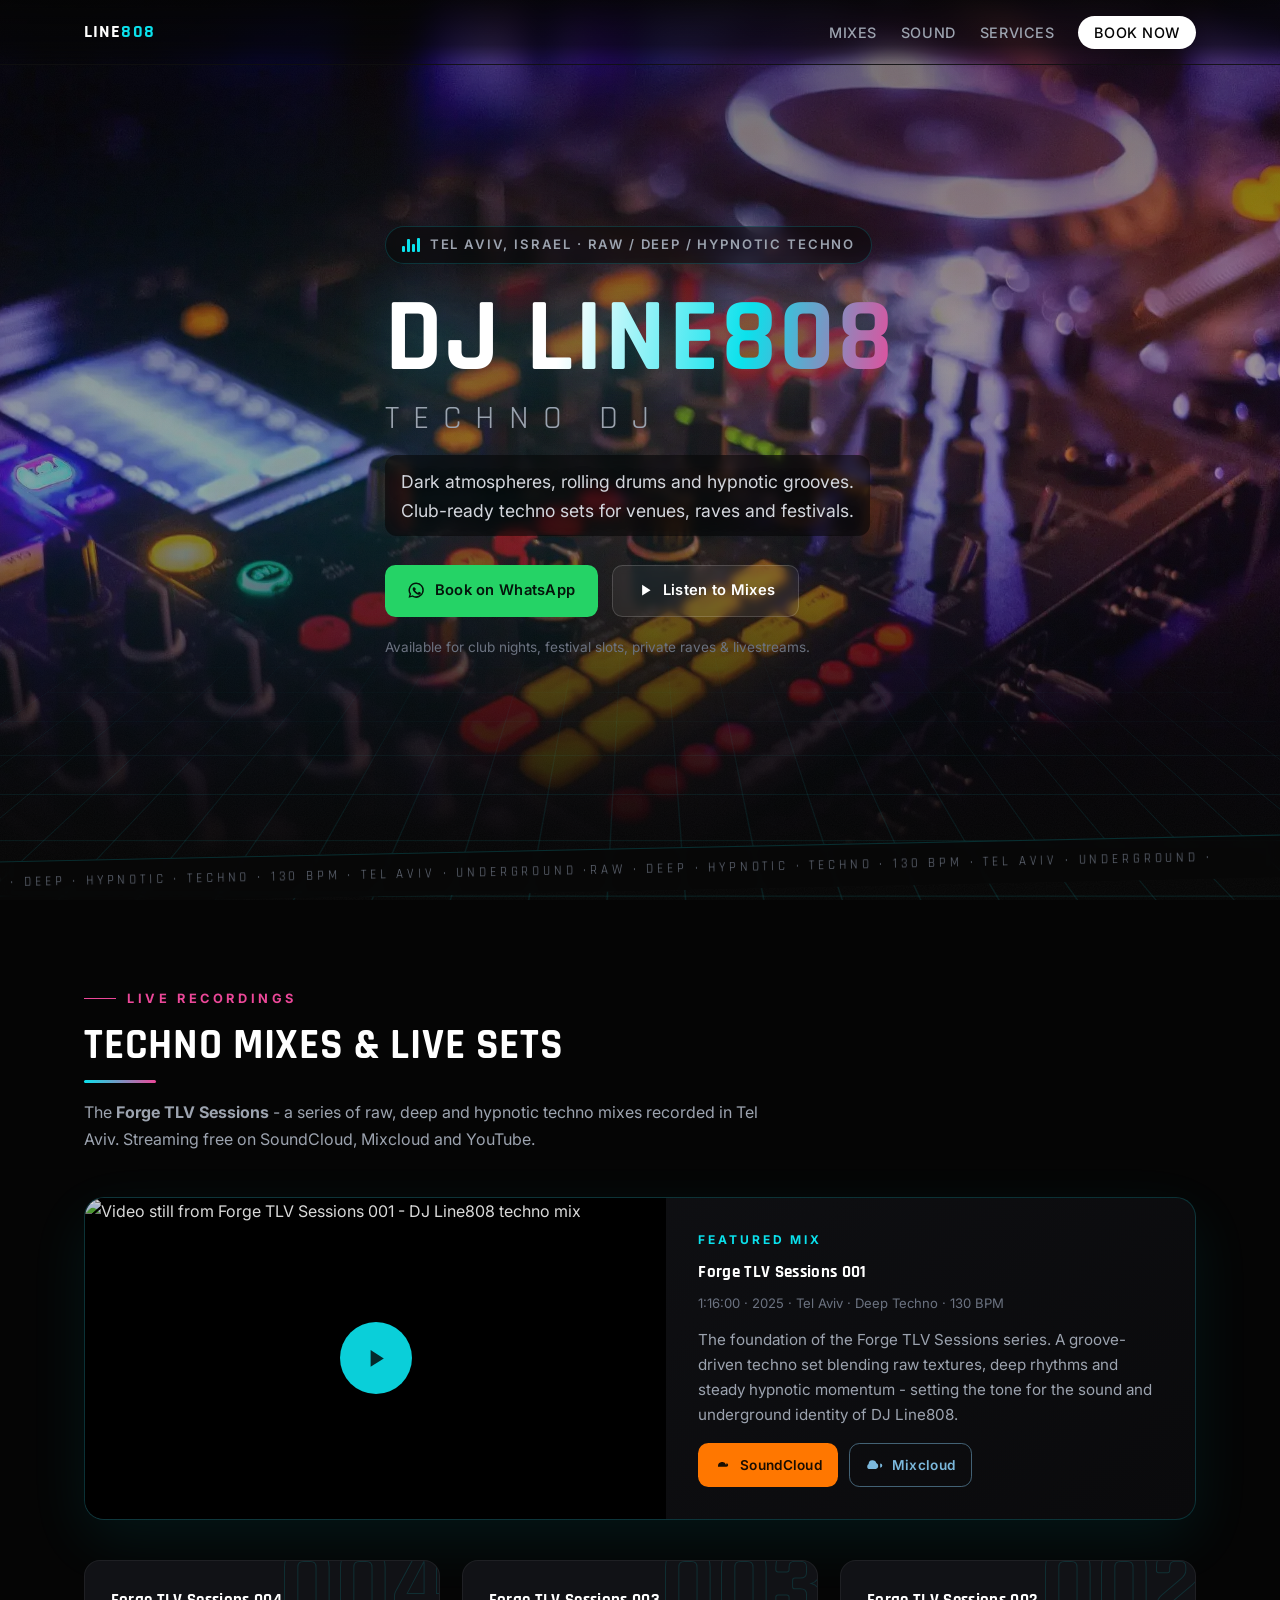
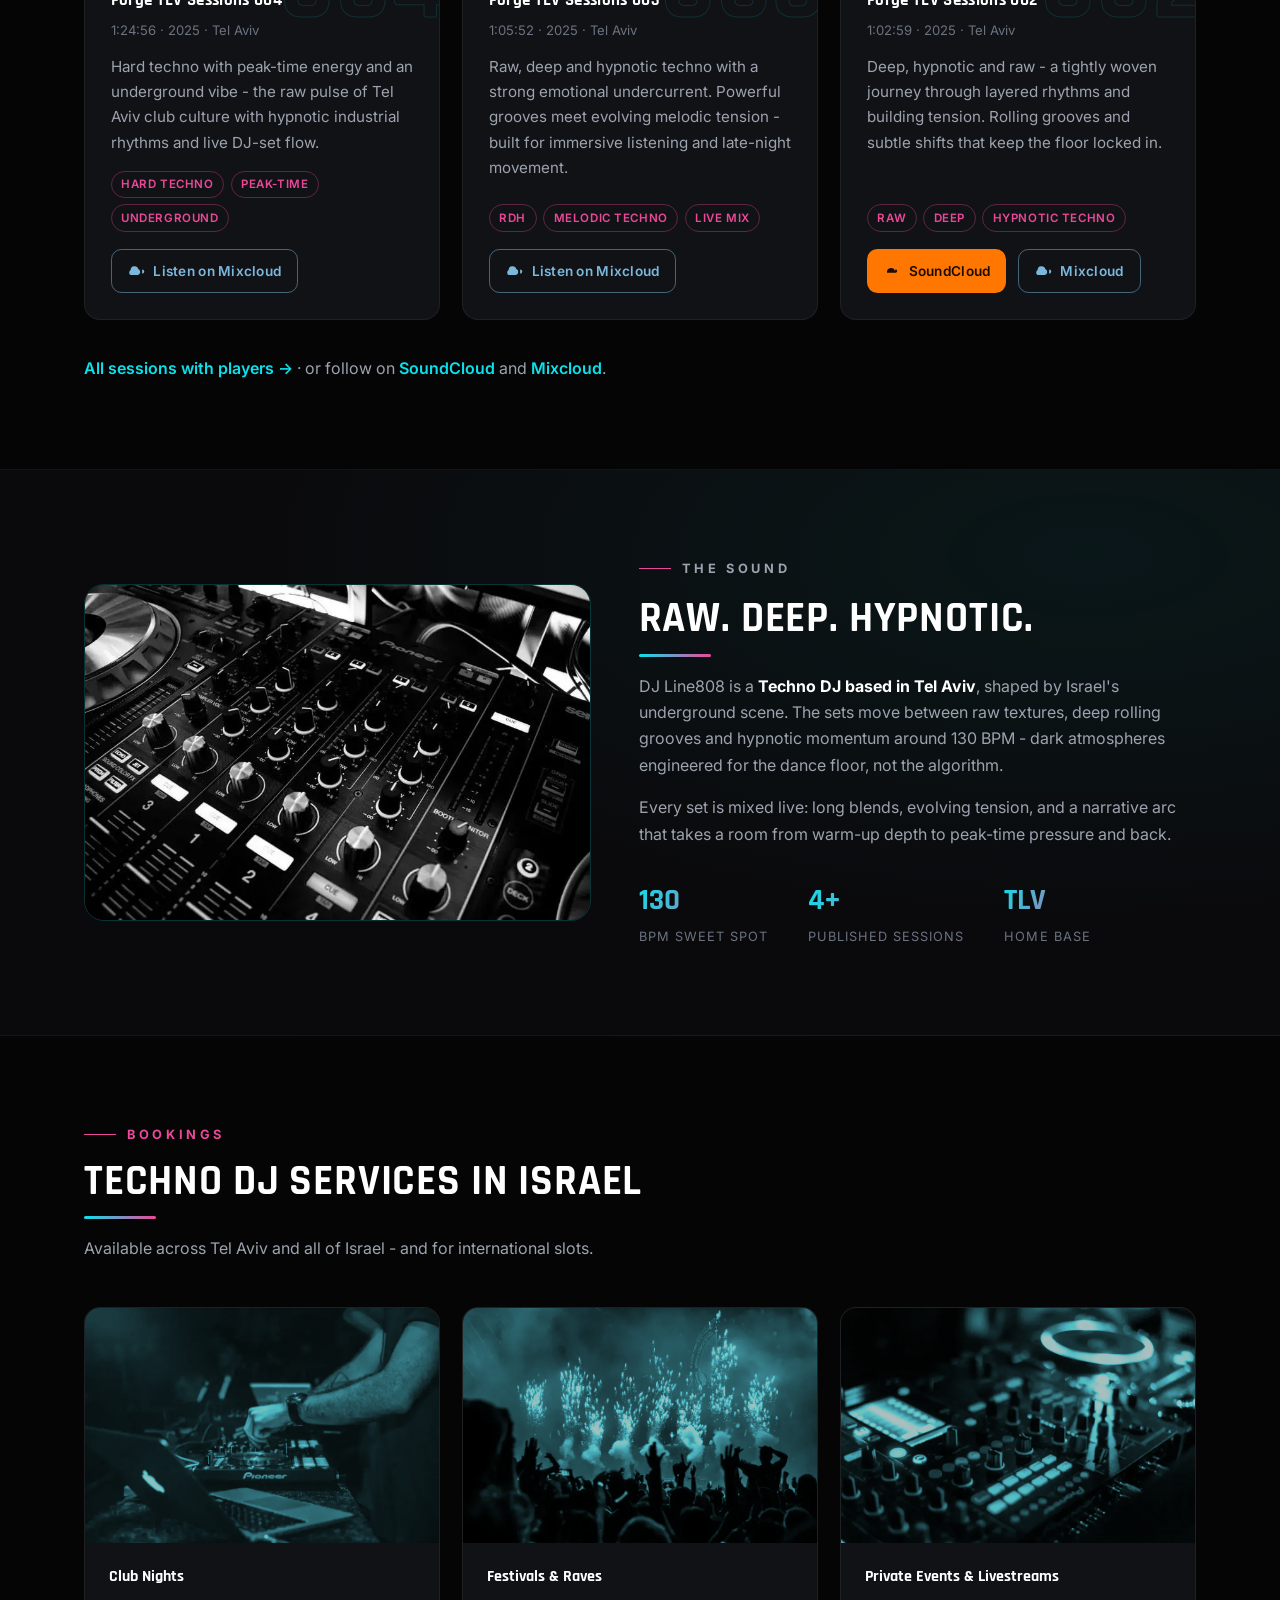
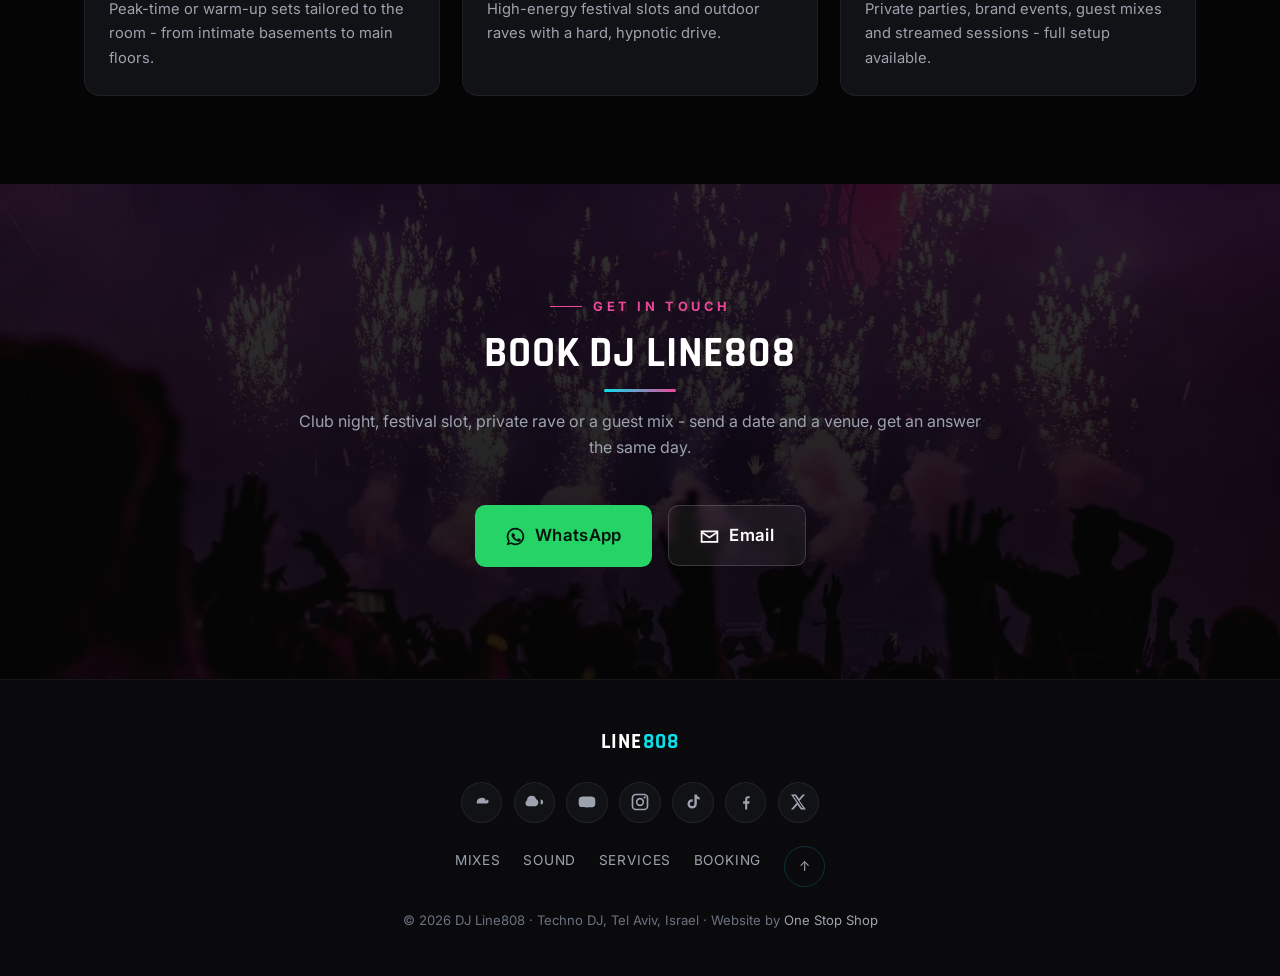
==== commit 6b70bc08: "minified more images" ====
--- a/index.html
+++ b/index.html
@@ -61,19 +61,40 @@
     <link rel="preconnect" href="https://fonts.googleapis.com" />
     <link rel="preconnect" href="https://fonts.gstatic.com" crossorigin />
     <link
+      rel="preload"
+      as="style"
+      href="https://fonts.googleapis.com/css2?family=Rajdhani:wght@500;600;700&family=Inter:wght@400;500;600&display=swap"
+    />
+    <link
       rel="stylesheet"
       href="https://fonts.googleapis.com/css2?family=Rajdhani:wght@500;600;700&family=Inter:wght@400;500;600&display=swap"
-    />
-
-    <!-- Perf: hero background is the LCP element -->
+      media="print"
+      onload="this.media='all'"
+    />
+    <noscript>
+      <link
+        rel="stylesheet"
+        href="https://fonts.googleapis.com/css2?family=Rajdhani:wght@500;600;700&family=Inter:wght@400;500;600&display=swap"
+      />
+    </noscript>
+
+    <!-- Perf: hero background is the LCP element; smaller variant on phones -->
     <link
       rel="preload"
       as="image"
       href="images/hero-dj-mixer-club.webp"
       fetchpriority="high"
-    />
-
-    <link rel="stylesheet" href="styles.min.css?v=11" />
+      media="(min-width: 40.01rem)"
+    />
+    <link
+      rel="preload"
+      as="image"
+      href="images/hero-dj-mixer-club-800.webp"
+      fetchpriority="high"
+      media="(max-width: 40rem)"
+    />
+
+    <link rel="stylesheet" href="styles.min.css?v=12" />
 
     <!-- Google tag (gtag.js) -->
     <script
@@ -592,8 +613,8 @@
                 <img
                   src="images/dj-controller-club-night.webp"
                   alt="DJ mixing on a Pioneer controller during a club night"
-                  width="1200"
-                  height="800"
+                  width="800"
+                  height="534"
                   loading="lazy"
                   decoding="async"
                 />
@@ -609,10 +630,10 @@
             <article class="service-card reveal">
               <figure>
                 <img
-                  src="images/rave-crowd-festival.webp"
+                  src="images/rave-crowd-festival-800.webp"
                   alt="Crowd dancing under purple lights and pyrotechnics at a rave festival"
-                  width="1600"
-                  height="1067"
+                  width="800"
+                  height="534"
                   loading="lazy"
                   decoding="async"
                 />
@@ -628,10 +649,10 @@
             <article class="service-card reveal">
               <figure>
                 <img
-                  src="images/hero-dj-mixer-club.webp"
+                  src="images/hero-dj-mixer-club-800.webp"
                   alt="CDJ decks and mixer glowing in a dark club booth"
-                  width="1920"
-                  height="1280"
+                  width="800"
+                  height="534"
                   loading="lazy"
                   decoding="async"
                 />
@@ -801,6 +822,6 @@
       <svg class="icon" aria-hidden="true"><use href="#icon-whatsapp" /></svg>
     </a>
 
-    <script src="script.min.js?v=11" defer></script>
+    <script src="script.min.js?v=12" defer></script>
   </body>
 </html>
--- a/styles.min.css
+++ b/styles.min.css
@@ -1 +1 @@
-:root{--dark: #050505;--surface: #0a0a0c;--surface-2: #111216;--surface-3: #1a1b1f;--primary: #0be1ec;--primary-dark: #08a8b3;--accent: #ec4899;--text: #ffffff;--text-muted: #9ca3af;--text-subtle: #6b7280;--border: rgba(11, 225, 236, .18);--font-display: "Rajdhani", "Arial Narrow", sans-serif;--font-body: "Inter", -apple-system, "Segoe UI", Roboto, sans-serif;--container: 72rem}*{margin:0;padding:0;box-sizing:border-box}::selection{background:#0be1ec59;color:#fff}::-webkit-scrollbar{width:10px}::-webkit-scrollbar-track{background:var(--surface)}::-webkit-scrollbar-thumb{background:var(--surface-3);border-radius:5px}::-webkit-scrollbar-thumb:hover{background:var(--primary-dark)}html{scroll-behavior:smooth;scroll-padding-top:5rem}body{background:var(--dark);color:var(--text);font-family:var(--font-body);font-size:1rem;line-height:1.65;-webkit-font-smoothing:antialiased}img{max-width:100%;height:auto;display:block}a{color:var(--primary);text-decoration:none}.container{max-width:var(--container);margin-inline:auto;padding-inline:1.25rem}.icon{width:1.25em;height:1.25em;flex:none}.skip-link{position:absolute;left:-999px;top:0;z-index:100;background:var(--primary);color:#fff;padding:.6rem 1rem;border-radius:0 0 .5rem}.skip-link:focus{left:0}:focus-visible{outline:2px solid var(--accent);outline-offset:3px}.scroll-progress{position:fixed;top:0;left:0;z-index:60;height:2px;width:100%;transform:scaleX(0);transform-origin:left;background:linear-gradient(90deg,var(--primary),var(--accent))}.site-header{position:fixed;inset-inline:0;top:0;z-index:50;background:linear-gradient(to bottom,rgba(5,5,5,.9),rgba(5,5,5,.55) 70%,transparent);backdrop-filter:blur(10px);-webkit-backdrop-filter:blur(10px);border-bottom:1px solid rgba(255,255,255,.04)}.nav{display:flex;align-items:center;justify-content:space-between;min-height:4rem}.brand{font-family:var(--font-display);font-weight:700;font-size:1.15rem;letter-spacing:.06em;color:var(--text)}.brand-accent{color:var(--primary)}.nav-links{display:flex;align-items:center;gap:1.5rem;list-style:none}.nav-links a{color:var(--text-muted);font-size:.9rem;font-weight:500;letter-spacing:.04em;text-transform:uppercase;transition:color .2s}.nav-links a:hover{color:var(--text)}.nav-links a.active{color:var(--primary)}.nav-cta{color:var(--dark)!important;background:var(--text);padding:.5rem 1rem;border-radius:999px;transition:background .2s,transform .2s}.nav-cta:hover{background:var(--primary);color:#fff!important}@media(max-width:40rem){.nav{gap:.8rem}.brand{flex:none}.nav-links{gap:.65rem}.nav-links a{font-size:.7rem;letter-spacing:.02em;white-space:nowrap}.nav-cta{padding:.45rem .75rem}}@media(max-width:24rem){.nav-links li:nth-child(2),.nav-links li:nth-child(3){display:none}}.btn{display:inline-flex;align-items:center;gap:.55rem;padding:.8rem 1.4rem;border-radius:.65rem;font-weight:600;font-size:.92rem;letter-spacing:.02em;transition:transform .2s,box-shadow .2s,background .2s,color .2s}.btn:hover{transform:translateY(-2px)}.btn-lg{padding:1rem 1.9rem;font-size:1.05rem}.btn-whatsapp{background:#25d366;color:#04150b}.btn-whatsapp:hover{box-shadow:0 8px 28px #25d36659}.btn-ghost{background:#ffffff0f;color:var(--text);border:1px solid rgba(255,255,255,.16);backdrop-filter:blur(4px)}.btn-ghost:hover{background:#ffffff1f}.btn-sc{background:#f70;color:#1a0d00}.btn-sc:hover{box-shadow:0 8px 28px #ff77004d}.btn-mc{background:transparent;color:#7bb8dc;border:1px solid rgba(123,184,220,.5)}.btn-mc:hover{background:#7bb8dc1a}.hero{position:relative;min-height:100svh;display:flex;flex-direction:column;justify-content:center;overflow:hidden;isolation:isolate}.hero-bg{position:absolute;inset:0;z-index:-3;background-image:url(images/hero-dj-mixer-club.webp);background-size:cover;background-position:center 40%;animation:hero-drift 24s ease-in-out infinite alternate}@keyframes hero-drift{0%{transform:scale(1)}to{transform:scale(1.08)}}.hero-overlay{position:absolute;inset:0;z-index:-2;background:linear-gradient(to top,var(--dark) 4%,rgba(5,5,5,.35) 45%,rgba(5,5,5,.55)),radial-gradient(ellipse at 30% 60%,rgba(11,225,236,.2),transparent 60%),radial-gradient(ellipse at 80% 20%,rgba(236,72,153,.18),transparent 55%)}.hero-grain{position:absolute;inset:0;z-index:-1;opacity:.5;background-image:url("data:image/svg+xml,%3Csvg xmlns='http://www.w3.org/2000/svg' width='160' height='160'%3E%3Cfilter id='n'%3E%3CfeTurbulence type='fractalNoise' baseFrequency='0.9' numOctaves='2' stitchTiles='stitch'/%3E%3CfeColorMatrix values='0 0 0 0 1 0 0 0 0 1 0 0 0 0 1 0 0 0 0.06 0'/%3E%3C/filter%3E%3Crect width='100%25' height='100%25' filter='url(%23n)'/%3E%3C/svg%3E")}.hero-grid{position:absolute;inset:0;z-index:-1;background-image:linear-gradient(rgba(11,225,236,.12) 1px,transparent 1px),linear-gradient(90deg,rgba(11,225,236,.12) 1px,transparent 1px);background-size:3.5rem 3.5rem;mask-image:linear-gradient(to top,rgba(0,0,0,.9),transparent 45%);-webkit-mask-image:linear-gradient(to top,rgba(0,0,0,.9),transparent 45%);transform:perspective(30rem) rotateX(38deg) scale(1.4);transform-origin:bottom}.hero-content{padding-top:6rem;padding-bottom:7rem}.hero-kicker{display:inline-flex;align-items:center;gap:.6rem;font-size:.82rem;font-weight:600;letter-spacing:.14em;text-transform:uppercase;color:var(--text-muted);background:#05050573;border:1px solid var(--border);border-radius:999px;padding:.45rem 1rem;backdrop-filter:blur(6px)}.eq{display:inline-flex;align-items:flex-end;gap:2px;height:.85rem}.eq span{width:3px;border-radius:1px;background:var(--primary);animation:eq-bounce 1s ease-in-out infinite}.eq span:nth-child(1){height:40%;animation-delay:0s}.eq span:nth-child(2){height:90%;animation-delay:.25s}.eq span:nth-child(3){height:60%;animation-delay:.5s}.eq span:nth-child(4){height:100%;animation-delay:.12s}@keyframes eq-bounce{50%{transform:scaleY(.35)}}.hero-title{font-family:var(--font-display);font-weight:700;line-height:1.02;margin:1.4rem 0 1.2rem;text-transform:uppercase}.hero-title-line{display:block;font-size:clamp(2.6rem,9vw,6.5rem);letter-spacing:.02em;background:linear-gradient(100deg,#fff 35%,var(--primary) 70%,var(--accent));-webkit-background-clip:text;background-clip:text;color:transparent;filter:drop-shadow(0 4px 30px rgba(11,225,236,.3))}.hero-title-sub{display:block;font-size:clamp(1.1rem,3.2vw,2.1rem);font-weight:400;letter-spacing:.42em;color:var(--text-muted);margin-top:.6rem}.hero-tagline{max-width:44rem;width:fit-content;font-size:1.1rem;color:#d3d6dd;text-shadow:0 2px 12px rgba(0,0,0,.8);background:#0505058c;backdrop-filter:blur(6px);-webkit-backdrop-filter:blur(6px);padding:.7rem 1rem;border-radius:.75rem}.hero-actions{display:flex;flex-wrap:wrap;gap:.9rem;margin-top:1.8rem}.hero-note{margin-top:1.2rem;font-size:.85rem;color:var(--text-subtle)}.hero-marquee{position:absolute;bottom:.6rem;inset-inline:-2rem;transform:rotate(-1.2deg);border-top:1px solid var(--border);background:#05050599;backdrop-filter:blur(6px);overflow:hidden;padding-block:.65rem}.marquee-track{display:flex;width:max-content;animation:marquee 28s linear infinite;font-family:var(--font-display);font-size:.8rem;letter-spacing:.3em;color:var(--text-subtle);text-transform:uppercase;white-space:nowrap}@keyframes marquee{to{transform:translate(-50%)}}.section{padding-block:5.5rem;position:relative}.section-alt{background:radial-gradient(ellipse at 85% 15%,rgba(11,225,236,.06),transparent 55%),var(--surface);border-block:1px solid rgba(255,255,255,.04)}.section-kicker{display:flex;align-items:center;gap:.7rem;font-size:.8rem;font-weight:700;letter-spacing:.28em;text-transform:uppercase;color:var(--accent);margin-bottom:.8rem}.section-kicker:before{content:"";width:2rem;height:1px;background:var(--accent);flex:none}.booking .section-kicker{justify-content:center}.section-title{position:relative;padding-bottom:.85rem;font-family:var(--font-display);font-weight:700;font-size:clamp(1.6rem,4vw,2.6rem);line-height:1.15;text-transform:uppercase;letter-spacing:.02em;margin-bottom:1rem}.section-title:after{content:"";position:absolute;left:0;bottom:0;width:4.5rem;height:3px;border-radius:2px;background:linear-gradient(90deg,var(--primary),var(--accent))}.booking .section-title:after{left:50%;transform:translate(-50%)}.section-lead{color:var(--text-muted);max-width:44rem;margin-bottom:2.8rem}.mix-featured{display:grid;grid-template-columns:1.1fr 1fr;gap:0;background:linear-gradient(140deg,var(--surface-2),var(--surface));border:1px solid var(--border);border-radius:1.25rem;overflow:hidden;margin-bottom:2.5rem;box-shadow:0 20px 60px #0be1ec14}@media(max-width:52rem){.mix-featured{grid-template-columns:1fr}}.mix-featured-media{position:relative;min-height:16rem}.yt-facade{position:relative;width:100%;height:100%;min-height:16rem;background:#000}.yt-facade img{position:absolute;inset:0;width:100%;height:100%;object-fit:cover;opacity:.85}.yt-facade iframe{position:absolute;inset:0;width:100%;height:100%;border:0}.yt-play{position:absolute;inset:0;margin:auto;width:4.5rem;height:4.5rem;border-radius:50%;border:0;background:#0be1eceb;color:#04292b;display:grid;place-items:center;cursor:pointer;transition:transform .2s,background .2s;box-shadow:0 8px 30px #00000080}.yt-play .icon{width:1.8rem;height:1.8rem}.yt-play:hover{transform:scale(1.1);background:var(--accent)}.mix-featured-body{padding:2rem;display:flex;flex-direction:column;justify-content:center}.mix-badge{font-size:.75rem;font-weight:700;letter-spacing:.24em;text-transform:uppercase;color:var(--primary);margin-bottom:.6rem}.mix-grid{display:grid;grid-template-columns:repeat(auto-fit,minmax(17rem,1fr));gap:1.4rem}.mix-card{position:relative;overflow:hidden;background:var(--surface-2);border:1px solid rgba(255,255,255,.06);border-radius:1rem;padding:1.6rem;display:flex;flex-direction:column;transition:transform .25s,border-color .25s,box-shadow .25s}.mix-card:hover{transform:translateY(-4px);border-color:var(--border);box-shadow:0 14px 40px #0be1ec1a}.mix-card:before{content:attr(data-num);position:absolute;right:-.5rem;top:-1.6rem;font-family:var(--font-display);font-weight:700;font-size:6.5rem;line-height:1;color:transparent;-webkit-text-stroke:1px rgba(11,225,236,.14);pointer-events:none}.mix-title{font-family:var(--font-display);font-size:1.05rem;font-weight:700;letter-spacing:.02em;margin-bottom:.35rem}.mix-meta{font-size:.82rem;color:var(--text-subtle);margin-bottom:.8rem}.mix-desc{font-size:.95rem;color:var(--text-muted);margin-bottom:1rem;flex:1}.mix-tags{display:flex;flex-wrap:wrap;gap:.4rem;font-size:.72rem;font-weight:600;letter-spacing:.05em;text-transform:uppercase;color:var(--accent);margin-bottom:1.1rem}.mix-tags span{padding:.2rem .6rem;border:1px solid rgba(236,72,153,.35);border-radius:999px}.mix-links{display:flex;flex-wrap:wrap;gap:.7rem}.mix-links .btn{padding:.6rem 1rem;font-size:.85rem}.mix-more{margin-top:2.2rem;color:var(--text-muted)}.mix-more a{font-weight:600;border-bottom:1px solid transparent}.mix-more a:hover{border-color:currentColor}.split{display:grid;grid-template-columns:1fr 1.1fr;gap:3rem;align-items:center}@media(max-width:52rem){.split{grid-template-columns:1fr}}.split-media{position:relative}.split-media img{border-radius:1.25rem;border:1px solid var(--border);filter:saturate(1.05)}.split-media:after{content:"";position:absolute;inset:1.2rem -1.2rem -1.2rem 1.2rem;border:1px solid var(--border);border-radius:1.25rem;z-index:-1}.split-body p{color:var(--text-muted);margin-bottom:1rem}.split-body strong{color:var(--text)}.stat-row{display:flex;gap:2.5rem;list-style:none;margin-top:1.8rem}.stat-row li{display:flex;flex-direction:column}.stat-num{font-family:var(--font-display);font-weight:700;font-size:1.9rem;background:linear-gradient(120deg,var(--primary),var(--accent));-webkit-background-clip:text;background-clip:text;color:transparent}.stat-label{font-size:.8rem;letter-spacing:.08em;text-transform:uppercase;color:var(--text-subtle)}.service-grid{display:grid;grid-template-columns:repeat(auto-fit,minmax(16rem,1fr));gap:1.4rem}.service-card{position:relative;border-radius:1rem;overflow:hidden;border:1px solid rgba(255,255,255,.06);background:var(--surface-2);transition:transform .25s,box-shadow .25s}.service-card:hover{transform:translateY(-4px);box-shadow:0 14px 40px #ec48991f}.service-card figure{position:relative;overflow:hidden;margin:0}.service-card img{aspect-ratio:3 / 2;object-fit:cover;width:100%;filter:grayscale(1) sepia(1) hue-rotate(140deg) saturate(2.2) brightness(.75);transition:transform .5s ease,filter .5s ease}.service-card:hover img{transform:scale(1.06);filter:saturate(1.05)}.service-card figure:after{content:"";position:absolute;inset:0;background:linear-gradient(to top,rgba(5,5,5,.55),transparent 55%);opacity:0;transition:opacity .4s}.service-card:hover figure:after{opacity:1}.service-body{padding:1.3rem 1.5rem 1.6rem}.service-body h3{font-family:var(--font-display);font-size:1rem;font-weight:700;margin-bottom:.4rem}.service-body p{font-size:.92rem;color:var(--text-muted)}.booking{overflow:hidden;isolation:isolate;text-align:center;padding-block:7rem}.booking-bg{position:absolute;inset:0;z-index:-1;background:linear-gradient(#050505d1,#050505e6),url(images/rave-crowd-festival.webp) center / cover no-repeat}.booking .section-lead{margin-inline:auto}.booking-actions{display:flex;flex-wrap:wrap;justify-content:center;gap:1rem;margin-top:1rem}.booking-noscript{margin-top:1.5rem;color:var(--text-muted)}.site-footer{border-top:1px solid rgba(255,255,255,.05);background:var(--surface);padding-block:2.8rem}.footer-inner{display:flex;flex-direction:column;align-items:center;gap:1.4rem;text-align:center}.footer-brand{font-size:1.3rem}.socials{display:flex;flex-wrap:wrap;justify-content:center;gap:.7rem;list-style:none}.social-link{display:grid;place-items:center;width:2.6rem;height:2.6rem;border-radius:50%;color:var(--text-muted);background:var(--surface-2);border:1px solid rgba(255,255,255,.07);transition:color .2s,border-color .2s,transform .2s}.social-link:hover{color:var(--text);border-color:var(--primary);transform:translateY(-2px)}.footer-links{display:flex;flex-wrap:wrap;justify-content:center;gap:1.4rem;list-style:none}.footer-links a{color:var(--text-muted);font-size:.85rem;letter-spacing:.06em;text-transform:uppercase;transition:color .2s}.footer-links a:hover{color:var(--primary)}.back-top{display:grid;place-items:center;width:2.6rem;height:2.6rem;border-radius:50%;border:1px solid var(--border);color:var(--primary);transition:transform .2s,background .2s}.back-top:hover{transform:translateY(-3px);background:#0be1ec14}.footer-note{font-size:.82rem;color:var(--text-subtle)}.footer-note a{color:var(--text-muted)}.wa-float{position:fixed;right:1.2rem;bottom:1.2rem;z-index:60;display:grid;place-items:center;width:3.4rem;height:3.4rem;border-radius:50%;background:#25d366;color:#04150b;box-shadow:0 10px 30px #00000073;opacity:0;transform:translateY(1rem);pointer-events:none;transition:opacity .3s,transform .3s}.wa-float .icon{width:1.7rem;height:1.7rem}.wa-float.visible{opacity:1;transform:none;pointer-events:auto}.js .reveal{opacity:0;transform:translateY(1.2rem);transition:opacity .7s ease,transform .7s ease}.js .reveal.in{opacity:1;transform:none}.js .mix-grid .reveal:nth-child(2),.js .service-grid .reveal:nth-child(2){transition-delay:.12s}.js .mix-grid .reveal:nth-child(3),.js .service-grid .reveal:nth-child(3){transition-delay:.24s}@media(prefers-reduced-motion:reduce){html{scroll-behavior:auto}.hero-bg,.marquee-track,.eq span{animation:none}.js .reveal{opacity:1;transform:none;transition:none}}.page-head{padding:8rem 0 3.5rem;position:relative;isolation:isolate;overflow:hidden;background:radial-gradient(ellipse at 20% 0%,rgba(11,225,236,.1),transparent 55%),radial-gradient(ellipse at 85% 20%,rgba(236,72,153,.08),transparent 55%),var(--surface);border-bottom:1px solid rgba(255,255,255,.05)}.page-head .section-lead{margin-bottom:0}.breadcrumbs{font-size:.8rem;letter-spacing:.08em;text-transform:uppercase;color:var(--text-subtle);margin-bottom:1.6rem}.breadcrumbs a{color:var(--text-muted)}.breadcrumbs a:hover{color:var(--primary)}.mix-full{position:relative;overflow:hidden;display:grid;grid-template-columns:1.05fr 1fr;gap:2rem;background:var(--surface-2);border:1px solid rgba(255,255,255,.06);border-radius:1.25rem;padding:2rem;margin-bottom:1.8rem}@media(max-width:52rem){.mix-full{grid-template-columns:1fr}}.mix-full:before{content:attr(data-num);position:absolute;right:-.6rem;top:-2rem;font-family:var(--font-display);font-weight:700;font-size:8rem;line-height:1;color:transparent;-webkit-text-stroke:1px rgba(11,225,236,.12);pointer-events:none}.mix-full .mix-title{font-size:1.35rem}.mix-embed{align-self:center}.mix-embed iframe{width:100%;height:120px;border:0;border-radius:.75rem}
+:root{--dark: #050505;--surface: #0a0a0c;--surface-2: #111216;--surface-3: #1a1b1f;--primary: #0be1ec;--primary-dark: #08a8b3;--accent: #ec4899;--text: #ffffff;--text-muted: #9ca3af;--text-subtle: #6b7280;--border: rgba(11, 225, 236, .18);--font-display: "Rajdhani", "Arial Narrow", sans-serif;--font-body: "Inter", -apple-system, "Segoe UI", Roboto, sans-serif;--container: 72rem}*{margin:0;padding:0;box-sizing:border-box}::selection{background:#0be1ec59;color:#fff}::-webkit-scrollbar{width:10px}::-webkit-scrollbar-track{background:var(--surface)}::-webkit-scrollbar-thumb{background:var(--surface-3);border-radius:5px}::-webkit-scrollbar-thumb:hover{background:var(--primary-dark)}html{scroll-behavior:smooth;scroll-padding-top:5rem}body{background:var(--dark);color:var(--text);font-family:var(--font-body);font-size:1rem;line-height:1.65;-webkit-font-smoothing:antialiased}img{max-width:100%;height:auto;display:block}a{color:var(--primary);text-decoration:none}.container{max-width:var(--container);margin-inline:auto;padding-inline:1.25rem}.icon{width:1.25em;height:1.25em;flex:none}.skip-link{position:absolute;left:-999px;top:0;z-index:100;background:var(--primary);color:#fff;padding:.6rem 1rem;border-radius:0 0 .5rem}.skip-link:focus{left:0}:focus-visible{outline:2px solid var(--accent);outline-offset:3px}.scroll-progress{position:fixed;top:0;left:0;z-index:60;height:2px;width:100%;transform:scaleX(0);transform-origin:left;background:linear-gradient(90deg,var(--primary),var(--accent))}.site-header{position:fixed;inset-inline:0;top:0;z-index:50;background:linear-gradient(to bottom,rgba(5,5,5,.9),rgba(5,5,5,.55) 70%,transparent);backdrop-filter:blur(10px);-webkit-backdrop-filter:blur(10px);border-bottom:1px solid rgba(255,255,255,.04)}.nav{display:flex;align-items:center;justify-content:space-between;min-height:4rem}.brand{font-family:var(--font-display);font-weight:700;font-size:1.15rem;letter-spacing:.06em;color:var(--text)}.brand-accent{color:var(--primary)}.nav-links{display:flex;align-items:center;gap:1.5rem;list-style:none}.nav-links a{color:var(--text-muted);font-size:.9rem;font-weight:500;letter-spacing:.04em;text-transform:uppercase;transition:color .2s}.nav-links a:hover{color:var(--text)}.nav-links a.active{color:var(--primary)}.nav-cta{color:var(--dark)!important;background:var(--text);padding:.5rem 1rem;border-radius:999px;transition:background .2s,transform .2s}.nav-cta:hover{background:var(--primary);color:#fff!important}@media(max-width:40rem){.nav{gap:.8rem}.brand{flex:none}.nav-links{gap:.65rem}.nav-links a{font-size:.7rem;letter-spacing:.02em;white-space:nowrap}.nav-cta{padding:.45rem .75rem}}@media(max-width:24rem){.nav-links li:nth-child(2),.nav-links li:nth-child(3){display:none}}.btn{display:inline-flex;align-items:center;gap:.55rem;padding:.8rem 1.4rem;border-radius:.65rem;font-weight:600;font-size:.92rem;letter-spacing:.02em;transition:transform .2s,box-shadow .2s,background .2s,color .2s}.btn:hover{transform:translateY(-2px)}.btn-lg{padding:1rem 1.9rem;font-size:1.05rem}.btn-whatsapp{background:#25d366;color:#04150b}.btn-whatsapp:hover{box-shadow:0 8px 28px #25d36659}.btn-ghost{background:#ffffff0f;color:var(--text);border:1px solid rgba(255,255,255,.16);backdrop-filter:blur(4px)}.btn-ghost:hover{background:#ffffff1f}.btn-sc{background:#f70;color:#1a0d00}.btn-sc:hover{box-shadow:0 8px 28px #ff77004d}.btn-mc{background:transparent;color:#7bb8dc;border:1px solid rgba(123,184,220,.5)}.btn-mc:hover{background:#7bb8dc1a}.hero{position:relative;min-height:100svh;display:flex;flex-direction:column;justify-content:center;overflow:hidden;isolation:isolate}.hero-bg{position:absolute;inset:0;z-index:-3;background-image:url(images/hero-dj-mixer-club.webp)}@media(max-width:40rem){.hero-bg{background-image:url(images/hero-dj-mixer-club-800.webp)}}.hero-bg{background-size:cover;background-position:center 40%;animation:hero-drift 24s ease-in-out infinite alternate}@keyframes hero-drift{0%{transform:scale(1)}to{transform:scale(1.08)}}.hero-overlay{position:absolute;inset:0;z-index:-2;background:linear-gradient(to top,var(--dark) 4%,rgba(5,5,5,.35) 45%,rgba(5,5,5,.55)),radial-gradient(ellipse at 30% 60%,rgba(11,225,236,.2),transparent 60%),radial-gradient(ellipse at 80% 20%,rgba(236,72,153,.18),transparent 55%)}.hero-grain{position:absolute;inset:0;z-index:-1;opacity:.5;background-image:url("data:image/svg+xml,%3Csvg xmlns='http://www.w3.org/2000/svg' width='160' height='160'%3E%3Cfilter id='n'%3E%3CfeTurbulence type='fractalNoise' baseFrequency='0.9' numOctaves='2' stitchTiles='stitch'/%3E%3CfeColorMatrix values='0 0 0 0 1 0 0 0 0 1 0 0 0 0 1 0 0 0 0.06 0'/%3E%3C/filter%3E%3Crect width='100%25' height='100%25' filter='url(%23n)'/%3E%3C/svg%3E")}.hero-grid{position:absolute;inset:0;z-index:-1;background-image:linear-gradient(rgba(11,225,236,.12) 1px,transparent 1px),linear-gradient(90deg,rgba(11,225,236,.12) 1px,transparent 1px);background-size:3.5rem 3.5rem;mask-image:linear-gradient(to top,rgba(0,0,0,.9),transparent 45%);-webkit-mask-image:linear-gradient(to top,rgba(0,0,0,.9),transparent 45%);transform:perspective(30rem) rotateX(38deg) scale(1.4);transform-origin:bottom}.hero-content{padding-top:6rem;padding-bottom:7rem}.hero-kicker{display:inline-flex;align-items:center;gap:.6rem;font-size:.82rem;font-weight:600;letter-spacing:.14em;text-transform:uppercase;color:var(--text-muted);background:#05050573;border:1px solid var(--border);border-radius:999px;padding:.45rem 1rem;backdrop-filter:blur(6px)}.eq{display:inline-flex;align-items:flex-end;gap:2px;height:.85rem}.eq span{width:3px;border-radius:1px;background:var(--primary);animation:eq-bounce 1s ease-in-out infinite}.eq span:nth-child(1){height:40%;animation-delay:0s}.eq span:nth-child(2){height:90%;animation-delay:.25s}.eq span:nth-child(3){height:60%;animation-delay:.5s}.eq span:nth-child(4){height:100%;animation-delay:.12s}@keyframes eq-bounce{50%{transform:scaleY(.35)}}.hero-title{font-family:var(--font-display);font-weight:700;line-height:1.02;margin:1.4rem 0 1.2rem;text-transform:uppercase}.hero-title-line{display:block;font-size:clamp(2.6rem,9vw,6.5rem);letter-spacing:.02em;background:linear-gradient(100deg,#fff 35%,var(--primary) 70%,var(--accent));-webkit-background-clip:text;background-clip:text;color:transparent;filter:drop-shadow(0 4px 30px rgba(11,225,236,.3))}.hero-title-sub{display:block;font-size:clamp(1.1rem,3.2vw,2.1rem);font-weight:400;letter-spacing:.42em;color:var(--text-muted);margin-top:.6rem}.hero-tagline{max-width:44rem;width:fit-content;font-size:1.1rem;color:#d3d6dd;text-shadow:0 2px 12px rgba(0,0,0,.8);background:#0505058c;backdrop-filter:blur(6px);-webkit-backdrop-filter:blur(6px);padding:.7rem 1rem;border-radius:.75rem}.hero-actions{display:flex;flex-wrap:wrap;gap:.9rem;margin-top:1.8rem}.hero-note{margin-top:1.2rem;font-size:.85rem;color:var(--text-subtle)}.hero-marquee{position:absolute;bottom:.6rem;inset-inline:-2rem;transform:rotate(-1.2deg);border-top:1px solid var(--border);background:#05050599;backdrop-filter:blur(6px);overflow:hidden;padding-block:.65rem}.marquee-track{display:flex;width:max-content;animation:marquee 28s linear infinite;font-family:var(--font-display);font-size:.8rem;letter-spacing:.3em;color:var(--text-subtle);text-transform:uppercase;white-space:nowrap}@keyframes marquee{to{transform:translate(-50%)}}.section{padding-block:5.5rem;position:relative}.section-alt{background:radial-gradient(ellipse at 85% 15%,rgba(11,225,236,.06),transparent 55%),var(--surface);border-block:1px solid rgba(255,255,255,.04)}.section-kicker{display:flex;align-items:center;gap:.7rem;font-size:.8rem;font-weight:700;letter-spacing:.28em;text-transform:uppercase;color:var(--accent);margin-bottom:.8rem}.section-kicker:before{content:"";width:2rem;height:1px;background:var(--accent);flex:none}.booking .section-kicker{justify-content:center}.section-title{position:relative;padding-bottom:.85rem;font-family:var(--font-display);font-weight:700;font-size:clamp(1.6rem,4vw,2.6rem);line-height:1.15;text-transform:uppercase;letter-spacing:.02em;margin-bottom:1rem}.section-title:after{content:"";position:absolute;left:0;bottom:0;width:4.5rem;height:3px;border-radius:2px;background:linear-gradient(90deg,var(--primary),var(--accent))}.booking .section-title:after{left:50%;transform:translate(-50%)}.section-lead{color:var(--text-muted);max-width:44rem;margin-bottom:2.8rem}.mix-featured{display:grid;grid-template-columns:1.1fr 1fr;gap:0;background:linear-gradient(140deg,var(--surface-2),var(--surface));border:1px solid var(--border);border-radius:1.25rem;overflow:hidden;margin-bottom:2.5rem;box-shadow:0 20px 60px #0be1ec14}@media(max-width:52rem){.mix-featured{grid-template-columns:1fr}}.mix-featured-media{position:relative;min-height:16rem}.yt-facade{position:relative;width:100%;height:100%;min-height:16rem;background:#000}.yt-facade img{position:absolute;inset:0;width:100%;height:100%;object-fit:cover;opacity:.85}.yt-facade iframe{position:absolute;inset:0;width:100%;height:100%;border:0}.yt-play{position:absolute;inset:0;margin:auto;width:4.5rem;height:4.5rem;border-radius:50%;border:0;background:#0be1eceb;color:#04292b;display:grid;place-items:center;cursor:pointer;transition:transform .2s,background .2s;box-shadow:0 8px 30px #00000080}.yt-play .icon{width:1.8rem;height:1.8rem}.yt-play:hover{transform:scale(1.1);background:var(--accent)}.mix-featured-body{padding:2rem;display:flex;flex-direction:column;justify-content:center}.mix-badge{font-size:.75rem;font-weight:700;letter-spacing:.24em;text-transform:uppercase;color:var(--primary);margin-bottom:.6rem}.mix-grid{display:grid;grid-template-columns:repeat(auto-fit,minmax(17rem,1fr));gap:1.4rem}.mix-card{position:relative;overflow:hidden;background:var(--surface-2);border:1px solid rgba(255,255,255,.06);border-radius:1rem;padding:1.6rem;display:flex;flex-direction:column;transition:transform .25s,border-color .25s,box-shadow .25s}.mix-card:hover{transform:translateY(-4px);border-color:var(--border);box-shadow:0 14px 40px #0be1ec1a}.mix-card:before{content:attr(data-num);position:absolute;right:-.5rem;top:-1.6rem;font-family:var(--font-display);font-weight:700;font-size:6.5rem;line-height:1;color:transparent;-webkit-text-stroke:1px rgba(11,225,236,.14);pointer-events:none}.mix-title{font-family:var(--font-display);font-size:1.05rem;font-weight:700;letter-spacing:.02em;margin-bottom:.35rem}.mix-meta{font-size:.82rem;color:var(--text-subtle);margin-bottom:.8rem}.mix-desc{font-size:.95rem;color:var(--text-muted);margin-bottom:1rem;flex:1}.mix-tags{display:flex;flex-wrap:wrap;gap:.4rem;font-size:.72rem;font-weight:600;letter-spacing:.05em;text-transform:uppercase;color:var(--accent);margin-bottom:1.1rem}.mix-tags span{padding:.2rem .6rem;border:1px solid rgba(236,72,153,.35);border-radius:999px}.mix-links{display:flex;flex-wrap:wrap;gap:.7rem}.mix-links .btn{padding:.6rem 1rem;font-size:.85rem}.mix-more{margin-top:2.2rem;color:var(--text-muted)}.mix-more a{font-weight:600;border-bottom:1px solid transparent}.mix-more a:hover{border-color:currentColor}.split{display:grid;grid-template-columns:1fr 1.1fr;gap:3rem;align-items:center}@media(max-width:52rem){.split{grid-template-columns:1fr}}.split-media{position:relative}.split-media img{border-radius:1.25rem;border:1px solid var(--border);filter:saturate(1.05)}.split-media:after{content:"";position:absolute;inset:1.2rem -1.2rem -1.2rem 1.2rem;border:1px solid var(--border);border-radius:1.25rem;z-index:-1}.split-body p{color:var(--text-muted);margin-bottom:1rem}.split-body strong{color:var(--text)}.stat-row{display:flex;gap:2.5rem;list-style:none;margin-top:1.8rem}.stat-row li{display:flex;flex-direction:column}.stat-num{font-family:var(--font-display);font-weight:700;font-size:1.9rem;background:linear-gradient(120deg,var(--primary),var(--accent));-webkit-background-clip:text;background-clip:text;color:transparent}.stat-label{font-size:.8rem;letter-spacing:.08em;text-transform:uppercase;color:var(--text-subtle)}.service-grid{display:grid;grid-template-columns:repeat(auto-fit,minmax(16rem,1fr));gap:1.4rem}.service-card{position:relative;border-radius:1rem;overflow:hidden;border:1px solid rgba(255,255,255,.06);background:var(--surface-2);transition:transform .25s,box-shadow .25s}.service-card:hover{transform:translateY(-4px);box-shadow:0 14px 40px #ec48991f}.service-card figure{position:relative;overflow:hidden;margin:0}.service-card img{aspect-ratio:3 / 2;object-fit:cover;width:100%;filter:grayscale(1) sepia(1) hue-rotate(140deg) saturate(2.2) brightness(.75);transition:transform .5s ease,filter .5s ease}.service-card:hover img{transform:scale(1.06);filter:saturate(1.05)}.service-card figure:after{content:"";position:absolute;inset:0;background:linear-gradient(to top,rgba(5,5,5,.55),transparent 55%);opacity:0;transition:opacity .4s}.service-card:hover figure:after{opacity:1}.service-body{padding:1.3rem 1.5rem 1.6rem}.service-body h3{font-family:var(--font-display);font-size:1rem;font-weight:700;margin-bottom:.4rem}.service-body p{font-size:.92rem;color:var(--text-muted)}.booking{overflow:hidden;isolation:isolate;text-align:center;padding-block:7rem}.booking-bg{position:absolute;inset:0;z-index:-1;background:linear-gradient(#050505d1,#050505e6),url(images/rave-crowd-festival.webp) center / cover no-repeat}.booking .section-lead{margin-inline:auto}.booking-actions{display:flex;flex-wrap:wrap;justify-content:center;gap:1rem;margin-top:1rem}.booking-noscript{margin-top:1.5rem;color:var(--text-muted)}.site-footer{border-top:1px solid rgba(255,255,255,.05);background:var(--surface);padding-block:2.8rem}.footer-inner{display:flex;flex-direction:column;align-items:center;gap:1.4rem;text-align:center}.footer-brand{font-size:1.3rem}.socials{display:flex;flex-wrap:wrap;justify-content:center;gap:.7rem;list-style:none}.social-link{display:grid;place-items:center;width:2.6rem;height:2.6rem;border-radius:50%;color:var(--text-muted);background:var(--surface-2);border:1px solid rgba(255,255,255,.07);transition:color .2s,border-color .2s,transform .2s}.social-link:hover{color:var(--text);border-color:var(--primary);transform:translateY(-2px)}.footer-links{display:flex;flex-wrap:wrap;justify-content:center;gap:1.4rem;list-style:none}.footer-links a{color:var(--text-muted);font-size:.85rem;letter-spacing:.06em;text-transform:uppercase;transition:color .2s}.footer-links a:hover{color:var(--primary)}.back-top{display:grid;place-items:center;width:2.6rem;height:2.6rem;border-radius:50%;border:1px solid var(--border);color:var(--primary);transition:transform .2s,background .2s}.back-top:hover{transform:translateY(-3px);background:#0be1ec14}.footer-note{font-size:.82rem;color:var(--text-subtle)}.footer-note a{color:var(--text-muted)}.wa-float{position:fixed;right:1.2rem;bottom:1.2rem;z-index:60;display:grid;place-items:center;width:3.4rem;height:3.4rem;border-radius:50%;background:#25d366;color:#04150b;box-shadow:0 10px 30px #00000073;opacity:0;transform:translateY(1rem);pointer-events:none;transition:opacity .3s,transform .3s}.wa-float .icon{width:1.7rem;height:1.7rem}.wa-float.visible{opacity:1;transform:none;pointer-events:auto}.js .reveal{opacity:0;transform:translateY(1.2rem);transition:opacity .7s ease,transform .7s ease}.js .reveal.in{opacity:1;transform:none}.js .mix-grid .reveal:nth-child(2),.js .service-grid .reveal:nth-child(2){transition-delay:.12s}.js .mix-grid .reveal:nth-child(3),.js .service-grid .reveal:nth-child(3){transition-delay:.24s}@media(prefers-reduced-motion:reduce){html{scroll-behavior:auto}.hero-bg,.marquee-track,.eq span{animation:none}.js .reveal{opacity:1;transform:none;transition:none}}.page-head{padding:8rem 0 3.5rem;position:relative;isolation:isolate;overflow:hidden;background:radial-gradient(ellipse at 20% 0%,rgba(11,225,236,.1),transparent 55%),radial-gradient(ellipse at 85% 20%,rgba(236,72,153,.08),transparent 55%),var(--surface);border-bottom:1px solid rgba(255,255,255,.05)}.page-head .section-lead{margin-bottom:0}.breadcrumbs{font-size:.8rem;letter-spacing:.08em;text-transform:uppercase;color:var(--text-subtle);margin-bottom:1.6rem}.breadcrumbs a{color:var(--text-muted)}.breadcrumbs a:hover{color:var(--primary)}.mix-full{position:relative;overflow:hidden;display:grid;grid-template-columns:1.05fr 1fr;gap:2rem;background:var(--surface-2);border:1px solid rgba(255,255,255,.06);border-radius:1.25rem;padding:2rem;margin-bottom:1.8rem}@media(max-width:52rem){.mix-full{grid-template-columns:1fr}}.mix-full:before{content:attr(data-num);position:absolute;right:-.6rem;top:-2rem;font-family:var(--font-display);font-weight:700;font-size:8rem;line-height:1;color:transparent;-webkit-text-stroke:1px rgba(11,225,236,.12);pointer-events:none}.mix-full .mix-title{font-size:1.35rem}.mix-embed{align-self:center}.mix-embed iframe{width:100%;height:120px;border:0;border-radius:.75rem}
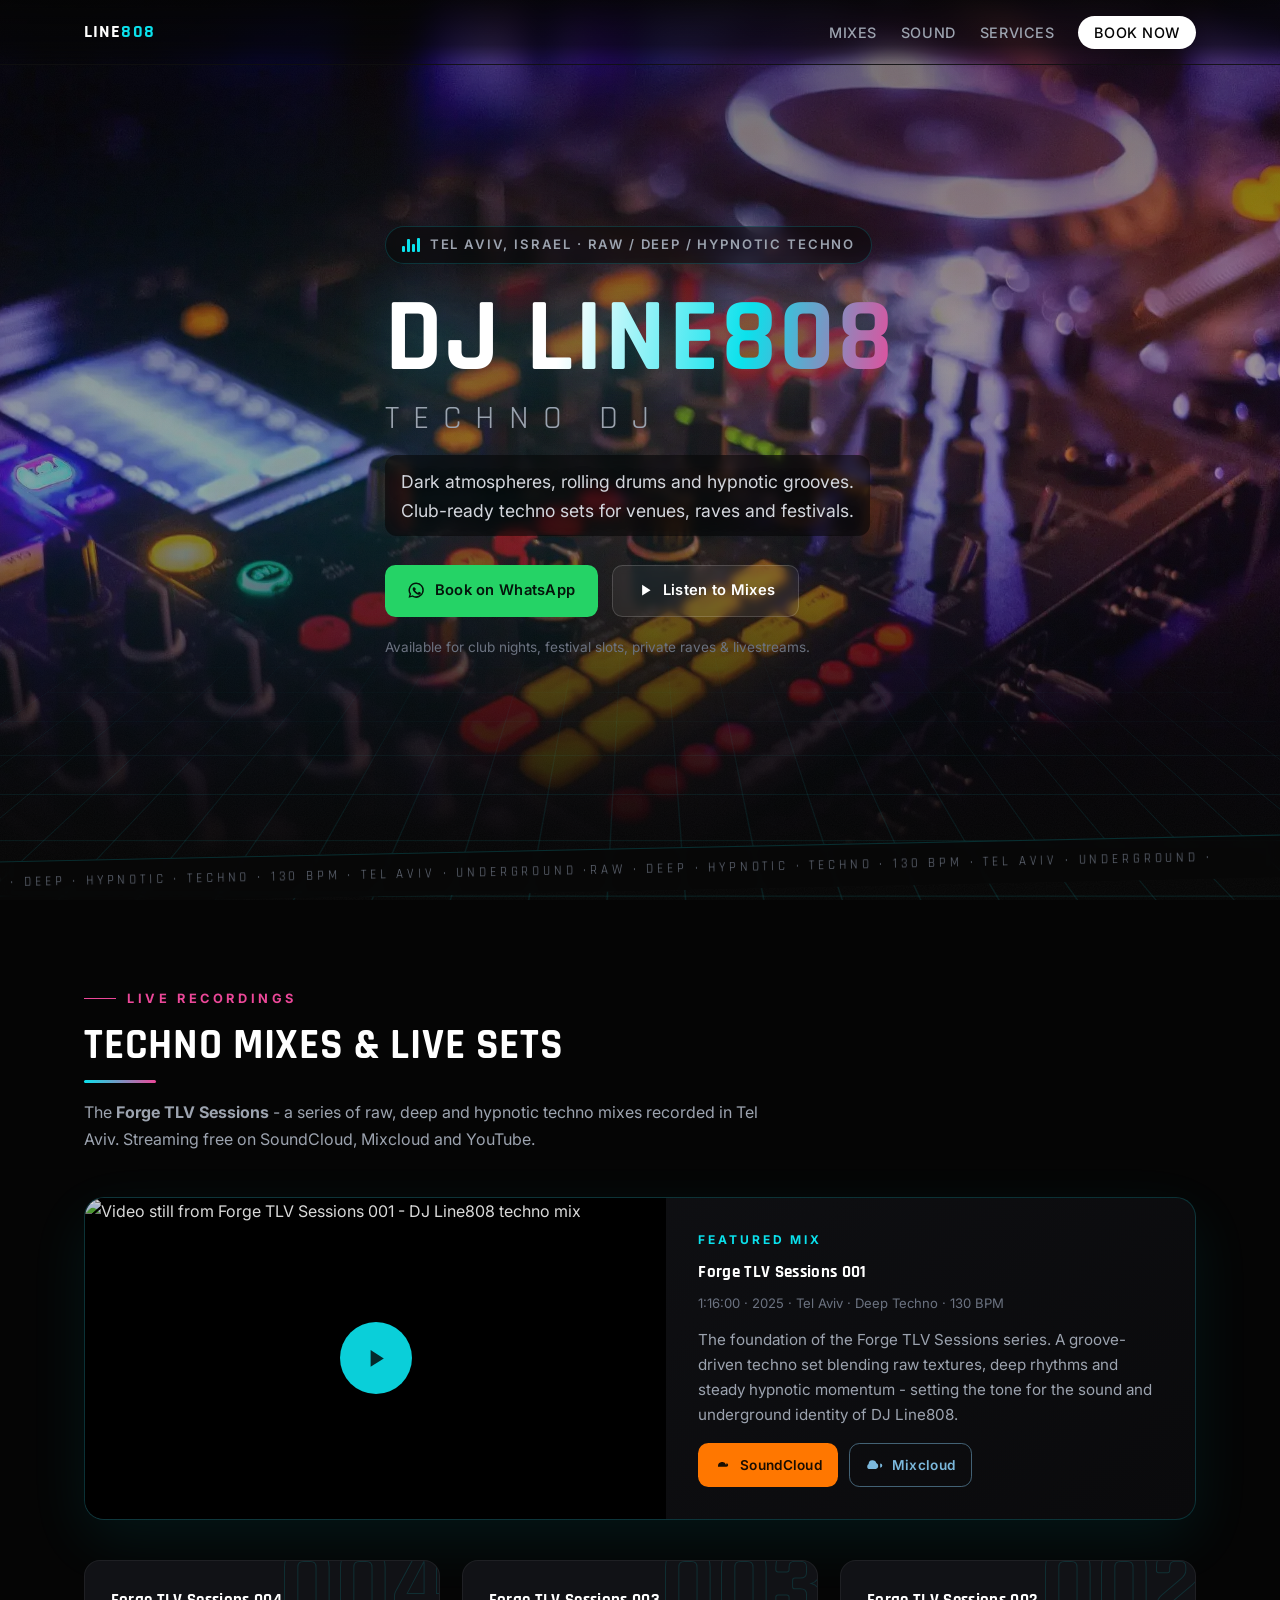
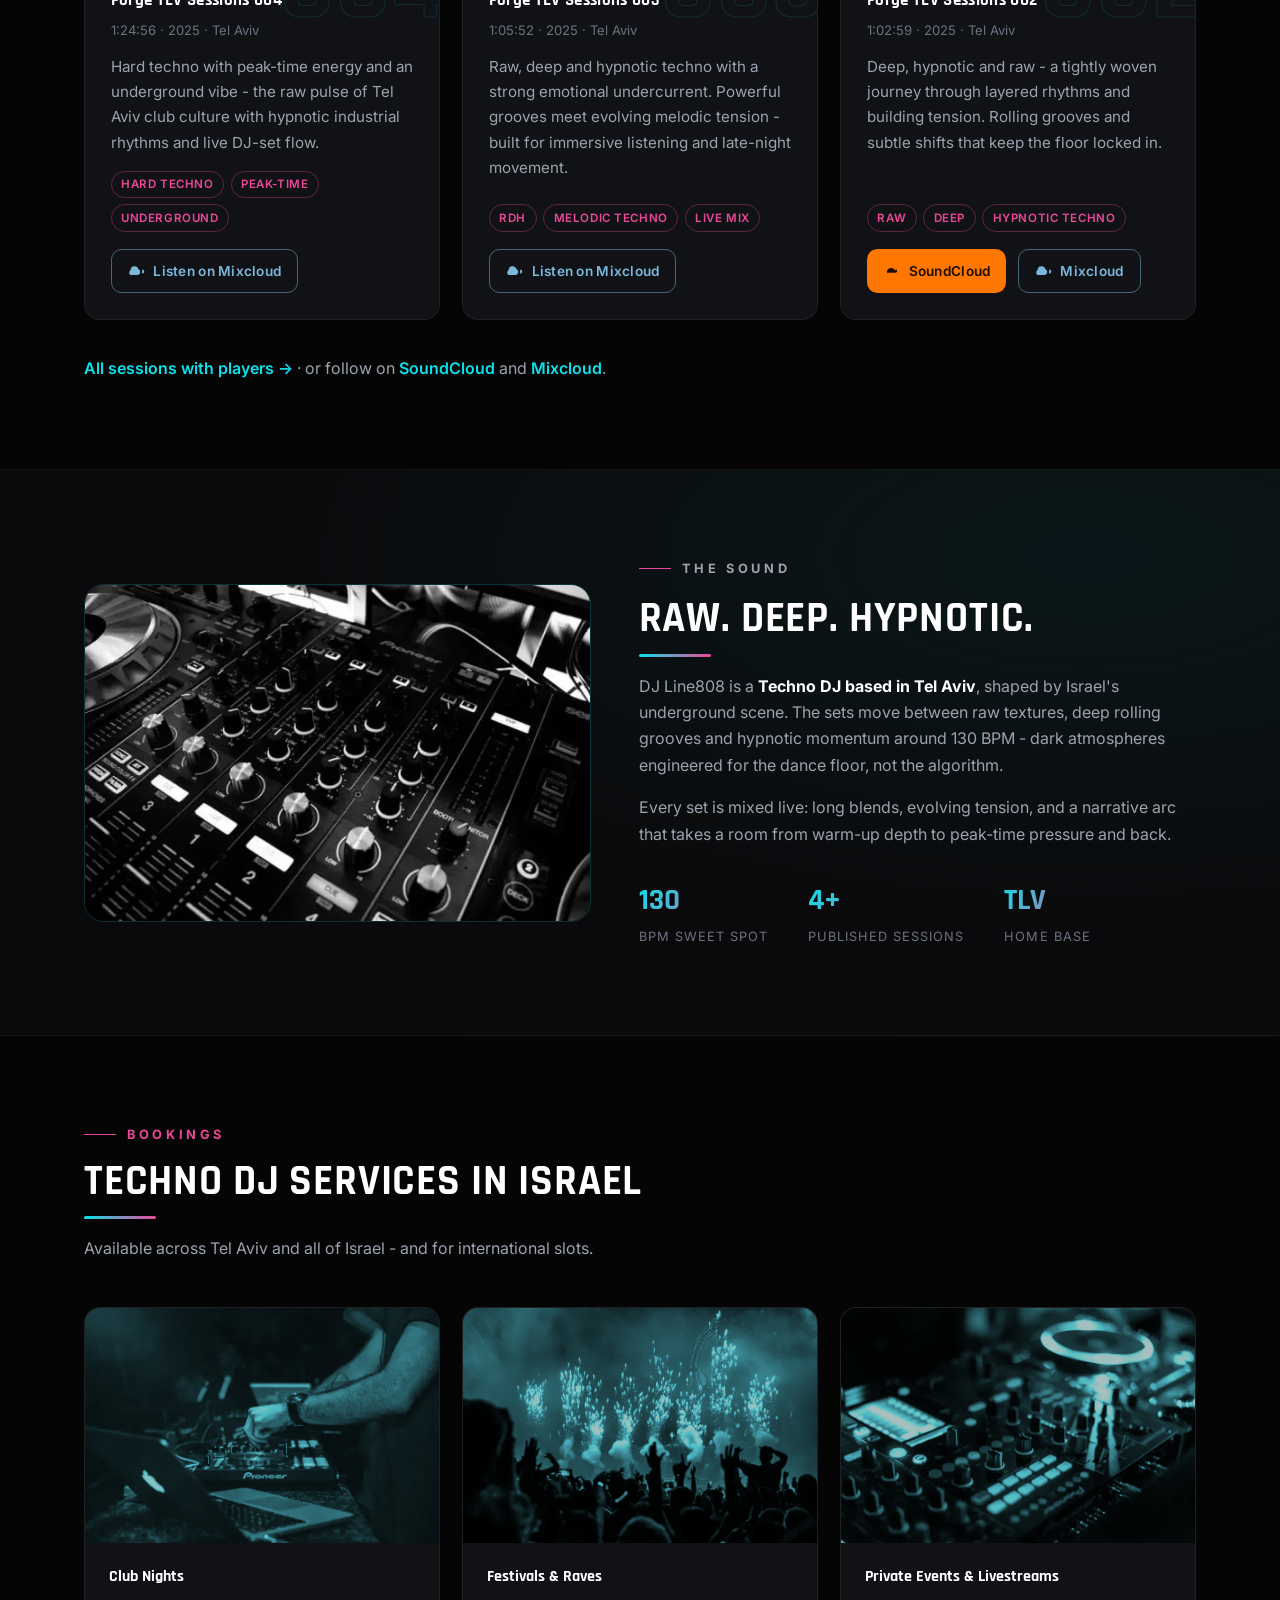
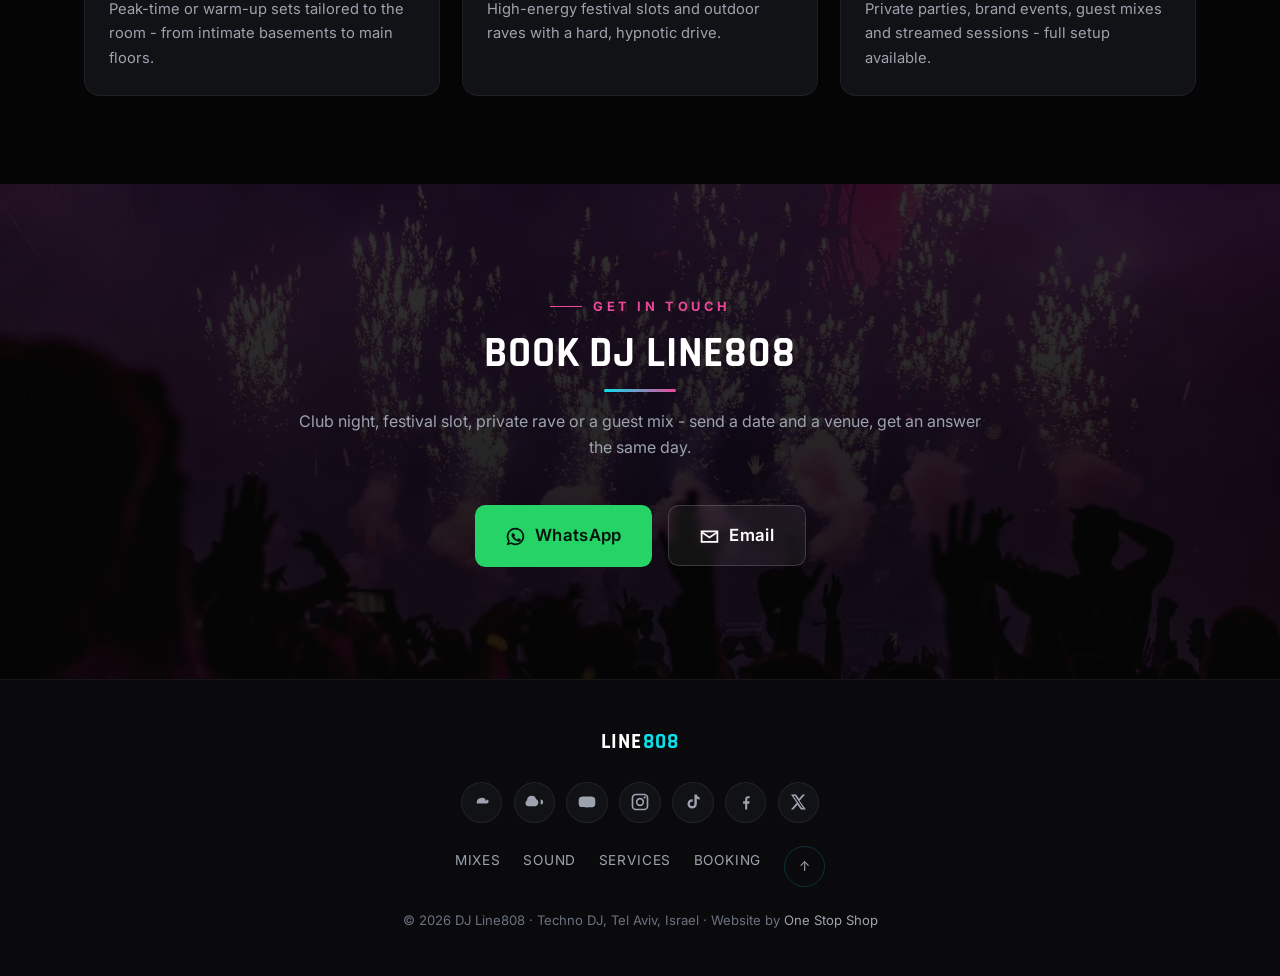
==== commit 1bd0f174: "minified deck image" ====
--- a/index.html
+++ b/index.html
@@ -94,7 +94,7 @@
       media="(max-width: 40rem)"
     />
 
-    <link rel="stylesheet" href="styles.min.css?v=12" />
+    <link rel="stylesheet" href="styles.min.css?v=13" />
 
     <!-- Google tag (gtag.js) -->
     <script
@@ -553,6 +553,11 @@
           <figure class="split-media reveal">
             <img
               src="images/dj-decks-mixer.webp"
+              srcset="
+                images/dj-decks-mixer-560.webp 560w,
+                images/dj-decks-mixer.webp     800w
+              "
+              sizes="(max-width: 52rem) calc(100vw - 2.5rem), 505px"
               alt="Close-up of a Pioneer DJ mixer and jog wheel in a dark club booth"
               width="800"
               height="532"
@@ -822,6 +827,6 @@
       <svg class="icon" aria-hidden="true"><use href="#icon-whatsapp" /></svg>
     </a>
 
-    <script src="script.min.js?v=12" defer></script>
+    <script src="script.min.js?v=13" defer></script>
   </body>
 </html>
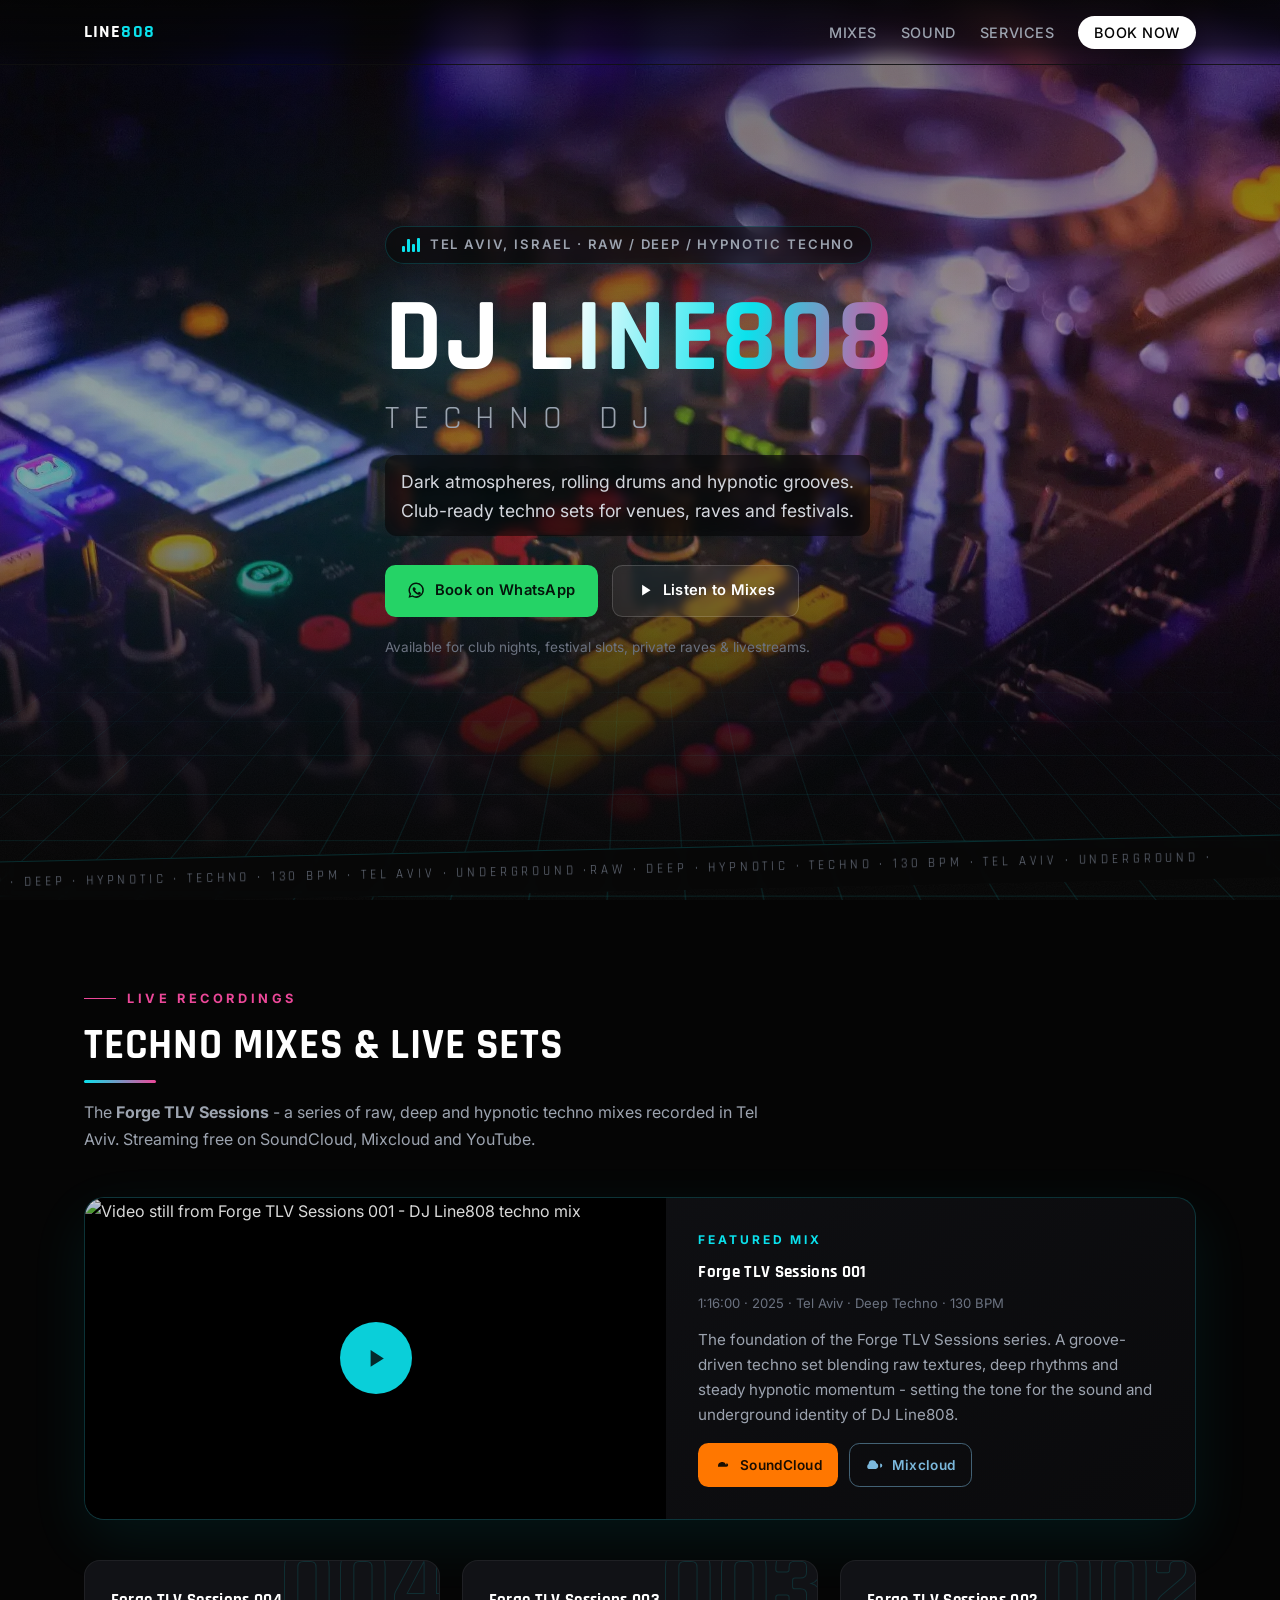
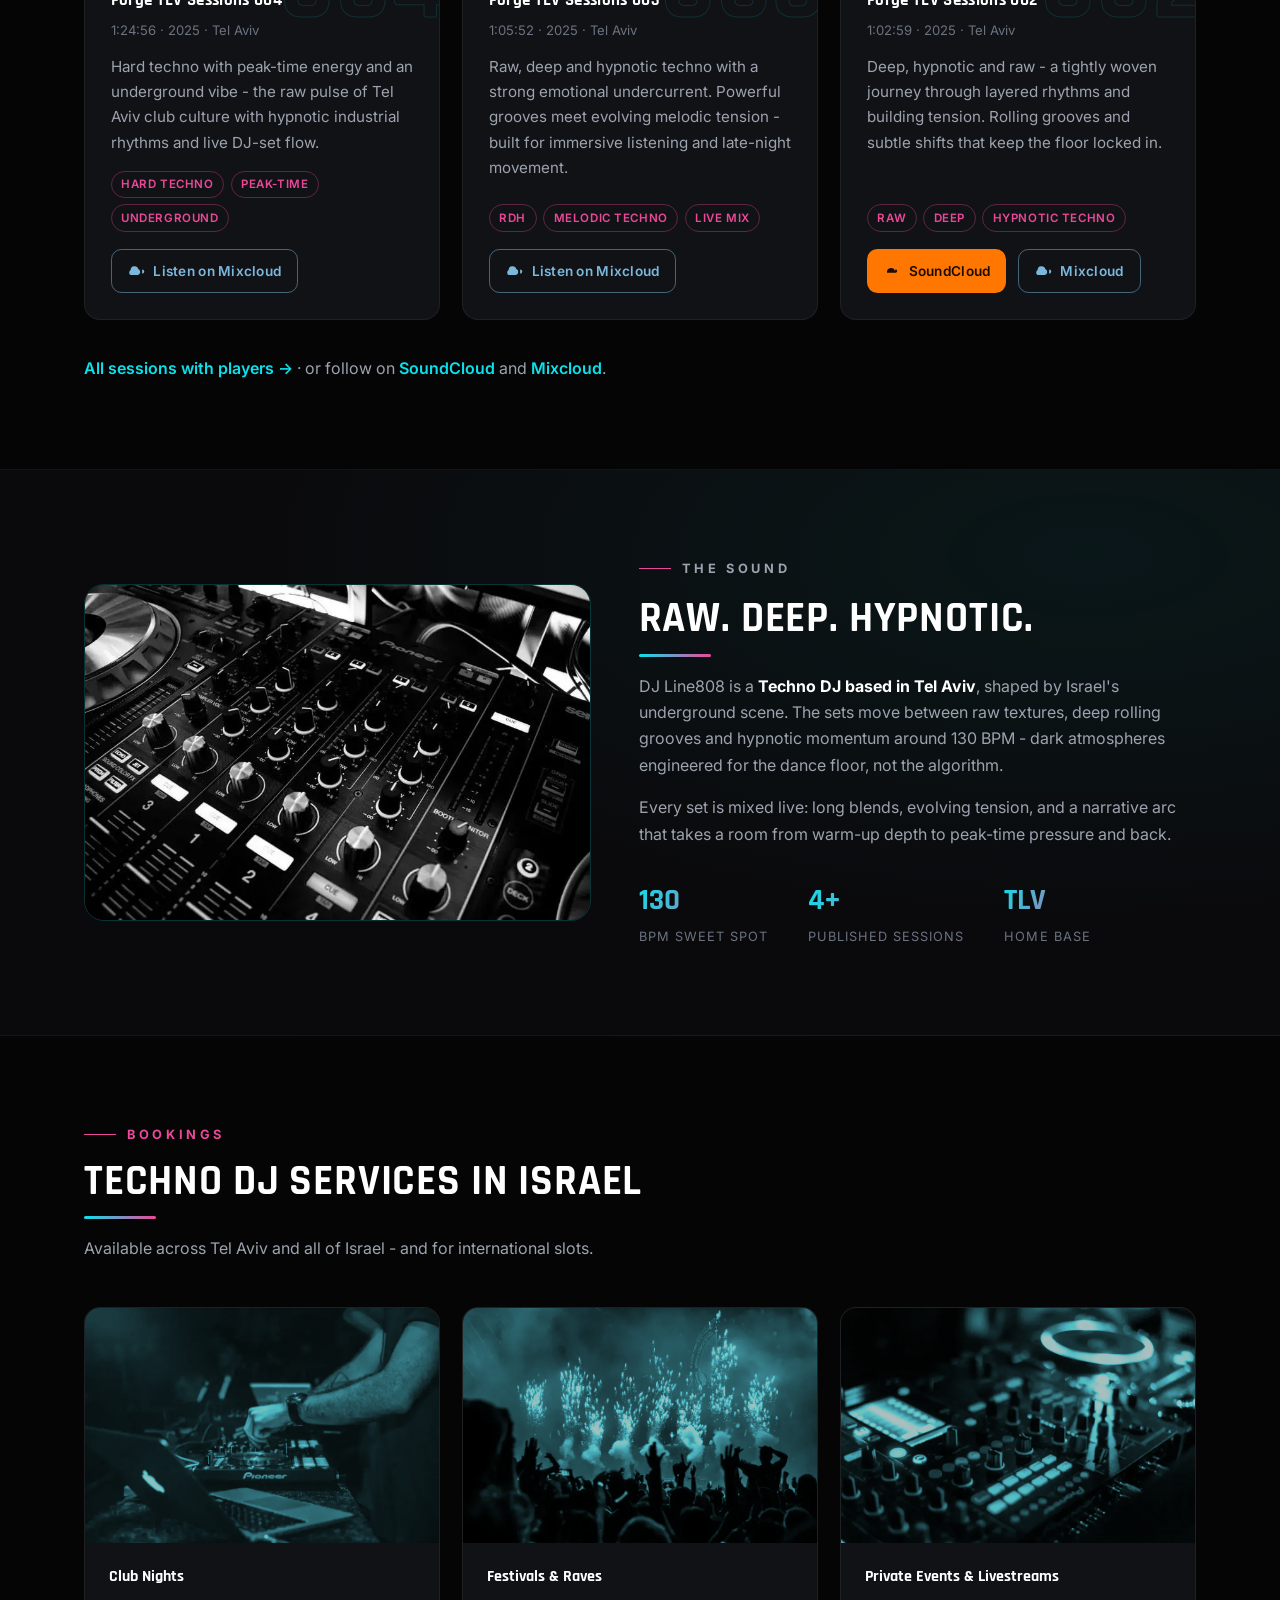
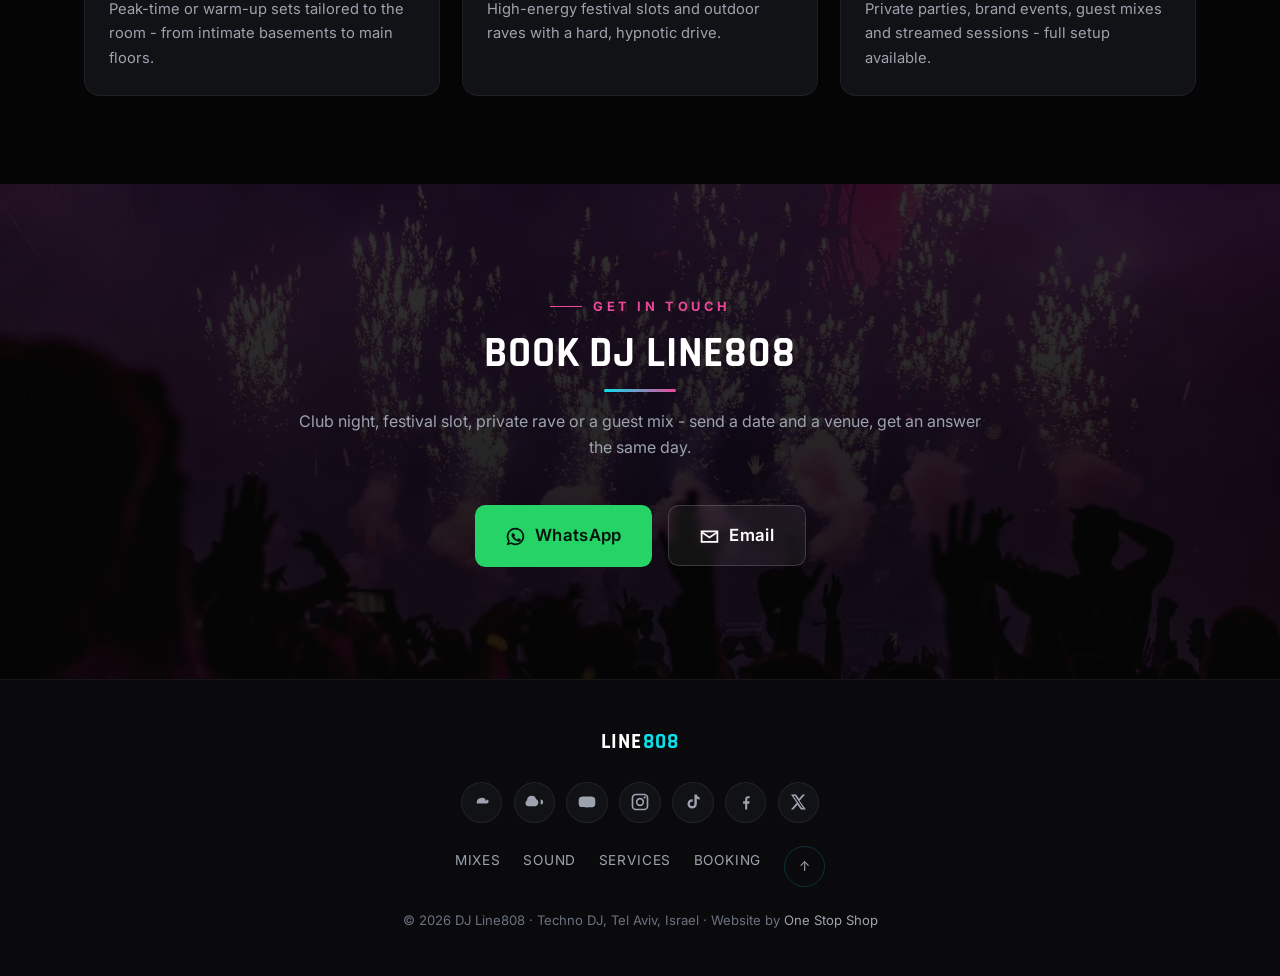
==== commit bcefebfc: "deleted image" ====
--- a/index.html
+++ b/index.html
@@ -553,11 +553,6 @@
           <figure class="split-media reveal">
             <img
               src="images/dj-decks-mixer.webp"
-              srcset="
-                images/dj-decks-mixer-560.webp 560w,
-                images/dj-decks-mixer.webp     800w
-              "
-              sizes="(max-width: 52rem) calc(100vw - 2.5rem), 505px"
               alt="Close-up of a Pioneer DJ mixer and jog wheel in a dark club booth"
               width="800"
               height="532"
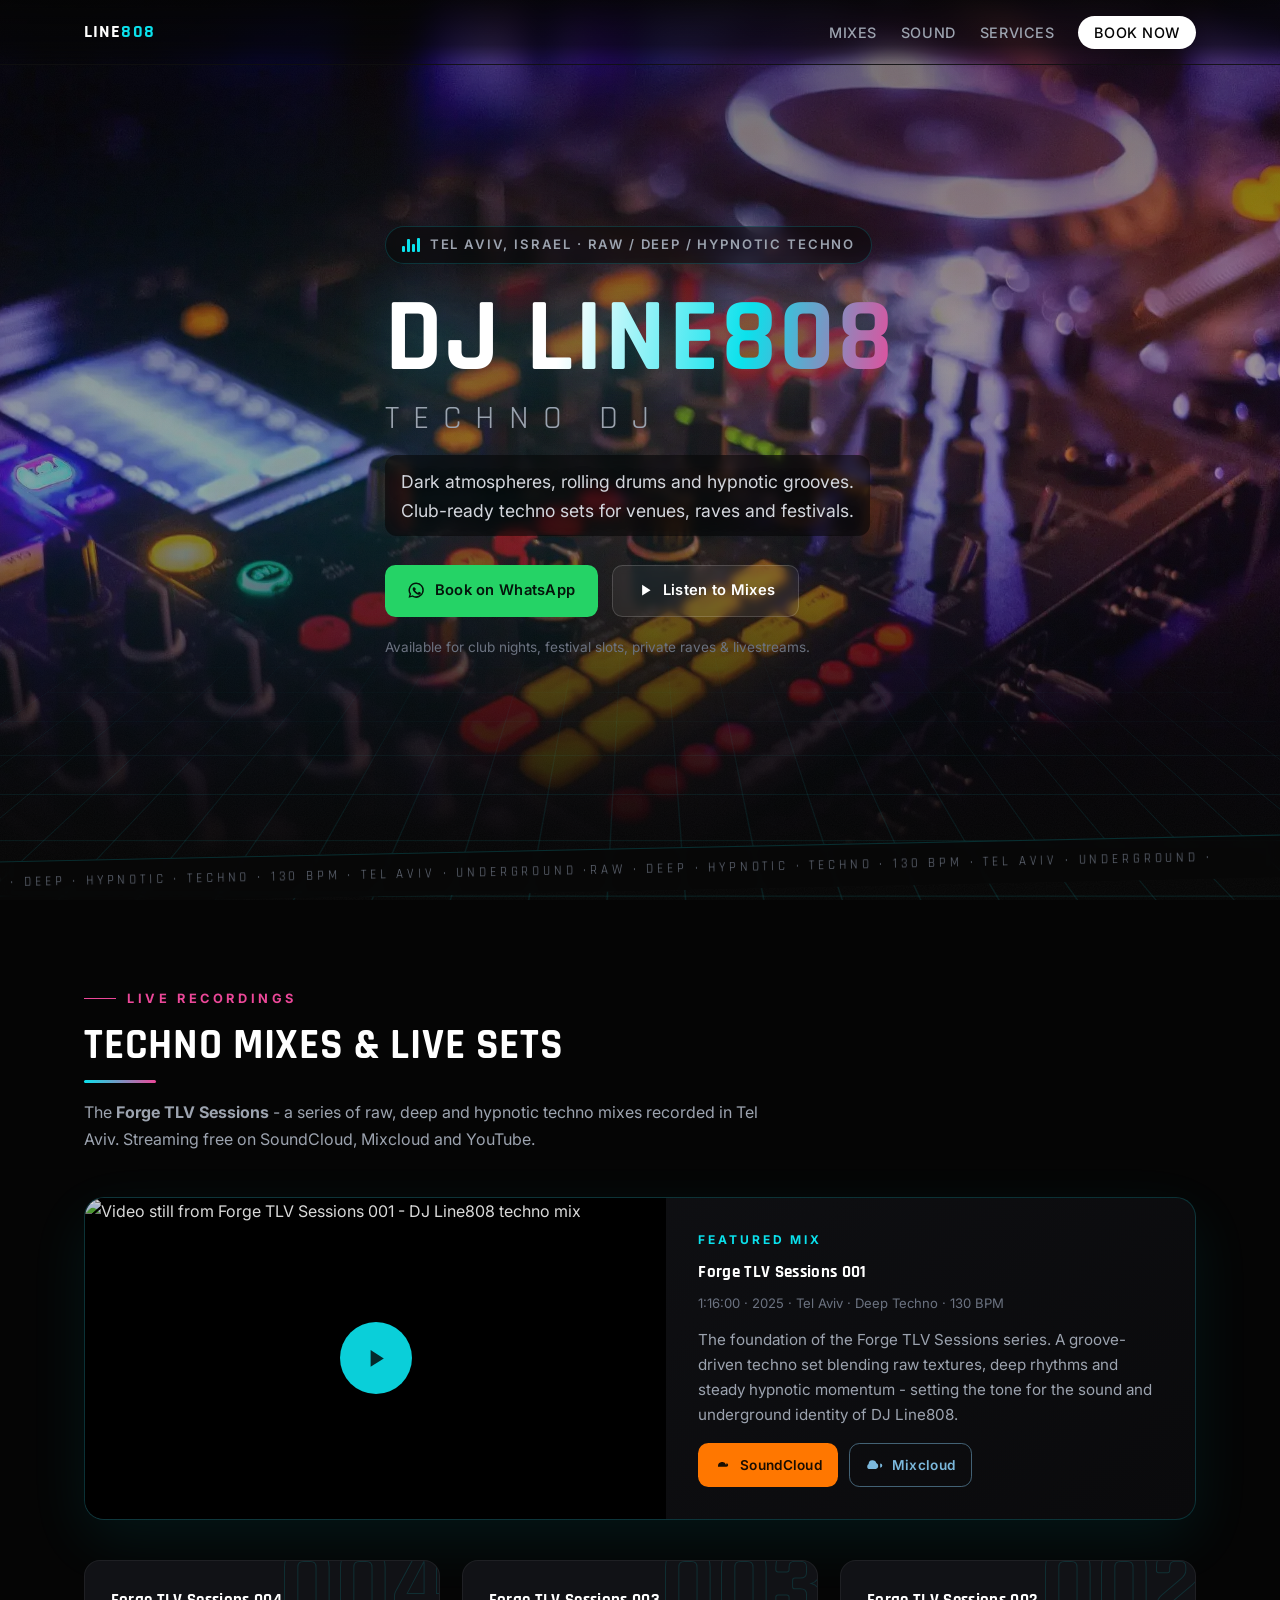
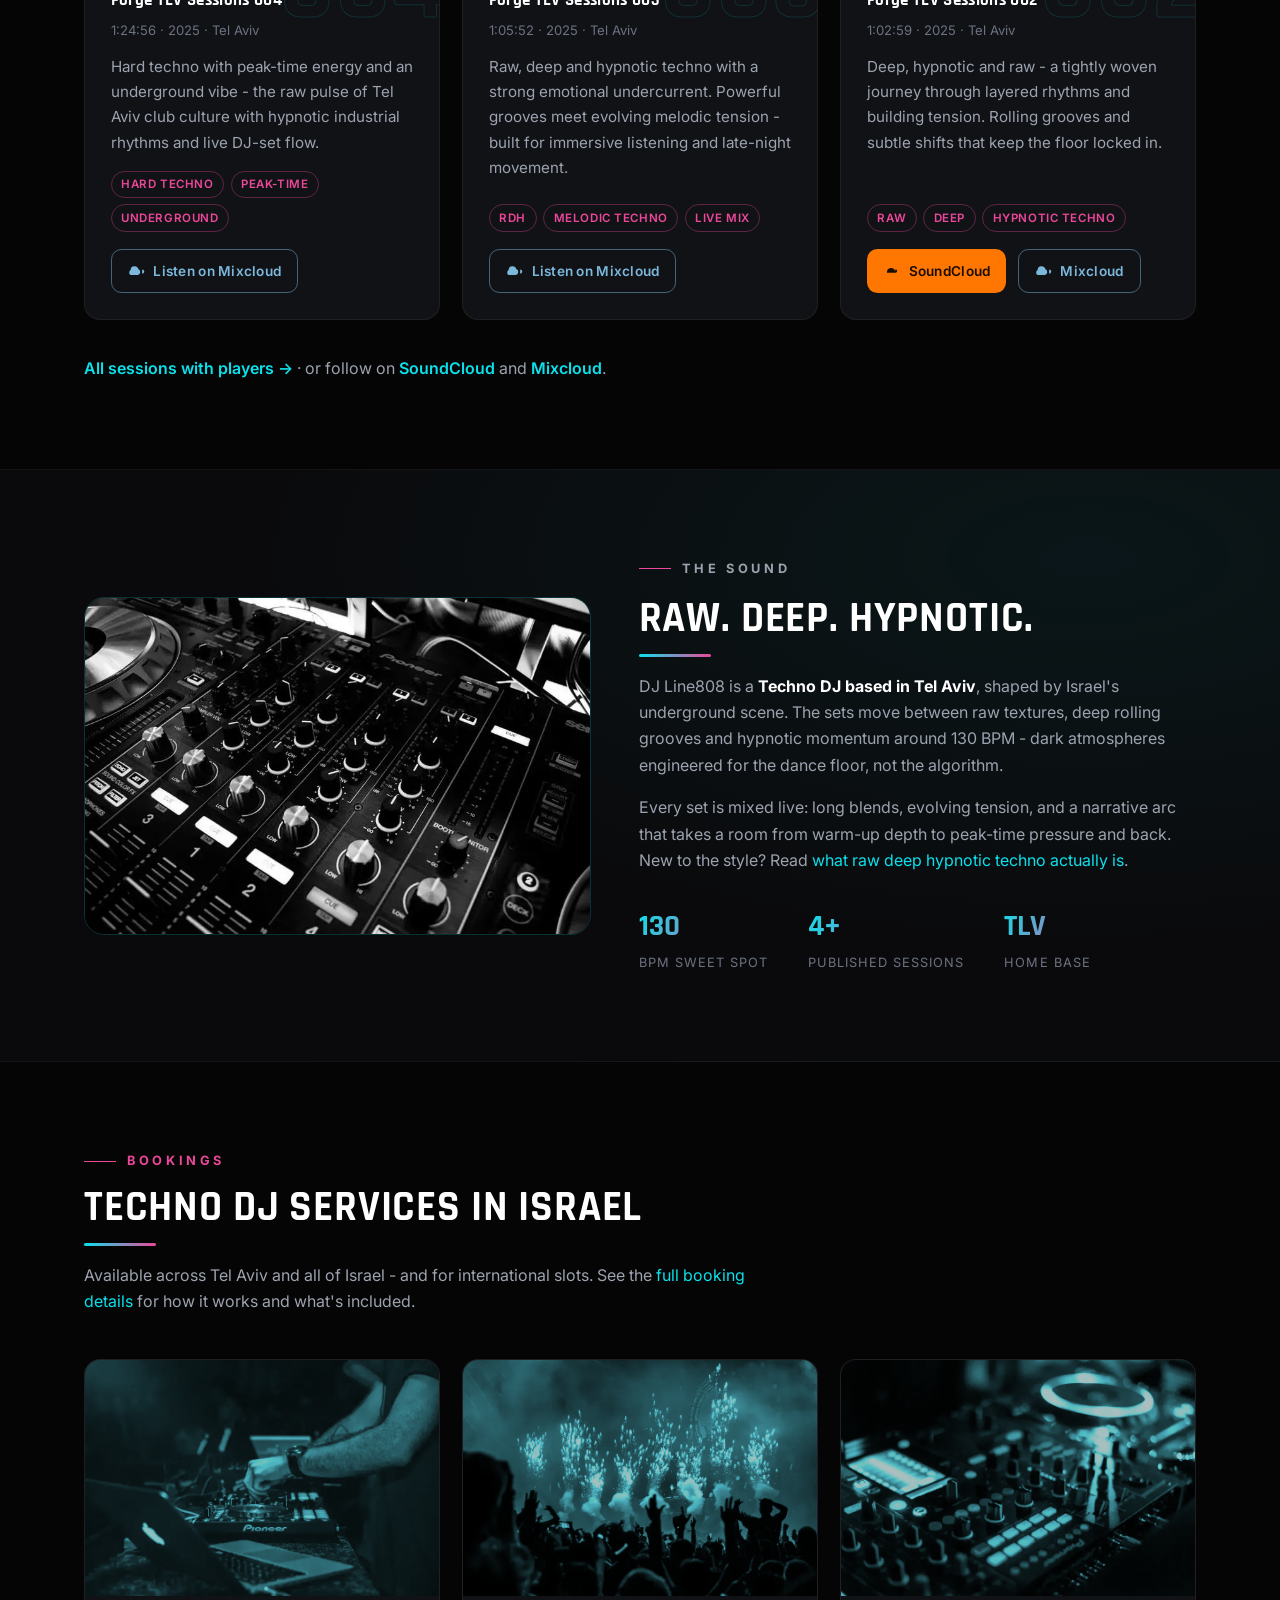
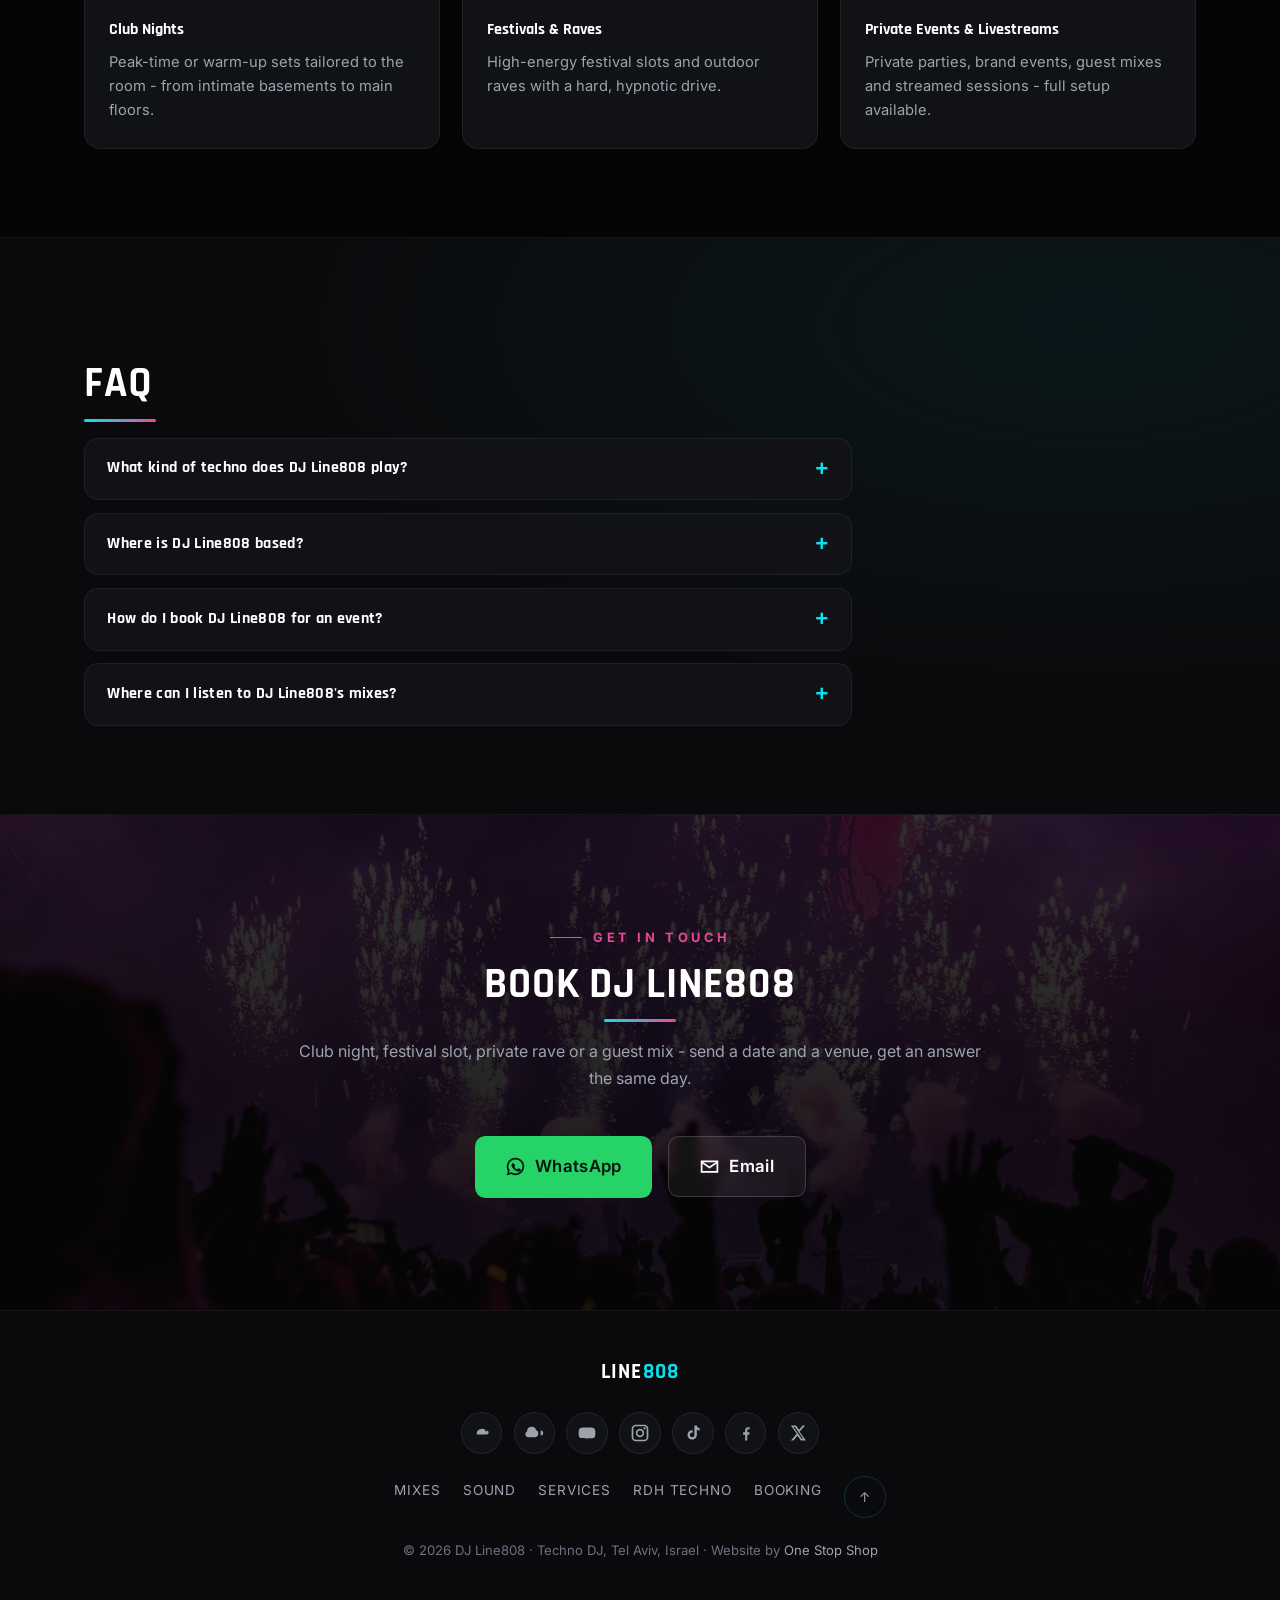
==== commit 7ce21100: "added content page" ====
--- a/index.html
+++ b/index.html
@@ -94,7 +94,7 @@
       media="(max-width: 40rem)"
     />
 
-    <link rel="stylesheet" href="styles.min.css?v=13" />
+    <link rel="stylesheet" href="styles.min.css?v=14" />
 
     <!-- Google tag (gtag.js) -->
     <script
@@ -172,6 +172,50 @@
         ]
       }
     </script>
+
+    <!-- Structured data: FAQ. Keep in sync with the visible #faq section.
+         Must stay AFTER the MusicGroup script - script.js injects contact
+         details into the first ld+json block on the page. -->
+    <script type="application/ld+json">
+      {
+        "@context": "https://schema.org",
+        "@type": "FAQPage",
+        "mainEntity": [
+          {
+            "@type": "Question",
+            "name": "What kind of techno does DJ Line808 play?",
+            "acceptedAnswer": {
+              "@type": "Answer",
+              "text": "Raw, deep and hypnotic techno around 130 BPM - dark atmospheres, rolling drums and long live blends. Peak-time slots push into harder, faster territory."
+            }
+          },
+          {
+            "@type": "Question",
+            "name": "Where is DJ Line808 based?",
+            "acceptedAnswer": {
+              "@type": "Answer",
+              "text": "In Tel Aviv, Israel - available for club nights, festivals, raves, private events and livestreams across Israel, and for international slots."
+            }
+          },
+          {
+            "@type": "Question",
+            "name": "How do I book DJ Line808 for an event?",
+            "acceptedAnswer": {
+              "@type": "Answer",
+              "text": "Send a date and a venue on WhatsApp or email and get an answer the same day, including availability and a quote. Rates depend on event type, set length, location and date."
+            }
+          },
+          {
+            "@type": "Question",
+            "name": "Where can I listen to DJ Line808's mixes?",
+            "acceptedAnswer": {
+              "@type": "Answer",
+              "text": "The Forge TLV Sessions stream free on SoundCloud, Mixcloud and YouTube. Every session is also embedded on the mixes page at line808.com/mixes."
+            }
+          }
+        ]
+      }
+    </script>
   </head>
 
   <body>
@@ -575,7 +619,10 @@
             <p class="reveal">
               Every set is mixed live: long blends, evolving tension, and a
               narrative arc that takes a room from warm-up depth to peak-time
-              pressure and back.
+              pressure and back. New to the style? Read
+              <a href="/raw-deep-hypnotic-techno/"
+                >what raw deep hypnotic techno actually is</a
+              >.
             </p>
             <ul class="stat-row reveal" role="list">
               <li>
@@ -604,7 +651,9 @@
           </h2>
           <p class="section-lead reveal">
             Available across Tel Aviv and all of Israel - and for international
-            slots.
+            slots. See the
+            <a href="/book-techno-dj-tel-aviv/">full booking details</a> for how
+            it works and what's included.
           </p>
 
           <div class="service-grid">
@@ -665,6 +714,59 @@
                 </p>
               </div>
             </article>
+          </div>
+        </div>
+      </section>
+
+      <!-- ======================= FAQ ======================= -->
+      <!-- Visible copy mirrors the FAQPage JSON-LD in <head> - keep in sync. -->
+      <section
+        id="faq"
+        class="section section-alt"
+        aria-labelledby="faq-title"
+      >
+        <div class="container">
+          <p class="section-kicker reveal">Questions</p>
+          <h2 id="faq-title" class="section-title reveal">FAQ</h2>
+          <div class="faq-list reveal">
+            <details class="faq-item">
+              <summary>What kind of techno does DJ Line808 play?</summary>
+              <p>
+                Raw, deep and hypnotic techno around 130 BPM - dark
+                atmospheres, rolling drums and long live blends. Peak-time
+                slots push into harder, faster territory. Here's a full guide
+                to
+                <a href="/raw-deep-hypnotic-techno/"
+                  >the raw deep hypnotic techno sound</a
+                >.
+              </p>
+            </details>
+            <details class="faq-item">
+              <summary>Where is DJ Line808 based?</summary>
+              <p>
+                In Tel Aviv, Israel - available for club nights, festivals,
+                raves, private events and livestreams across Israel, and for
+                international slots.
+              </p>
+            </details>
+            <details class="faq-item">
+              <summary>How do I book DJ Line808 for an event?</summary>
+              <p>
+                Send a date and a venue on WhatsApp or email and get an answer
+                the same day, including availability and a quote. Rates depend
+                on event type, set length, location and date - all the details
+                are on the
+                <a href="/book-techno-dj-tel-aviv/">booking page</a>.
+              </p>
+            </details>
+            <details class="faq-item">
+              <summary>Where can I listen to DJ Line808's mixes?</summary>
+              <p>
+                The Forge TLV Sessions stream free on SoundCloud, Mixcloud and
+                YouTube. Every session is also embedded on the
+                <a href="/mixes/">mixes page</a>.
+              </p>
+            </details>
           </div>
         </div>
       </section>
@@ -802,7 +904,8 @@
           <li><a href="#mixes">Mixes</a></li>
           <li><a href="#sound">Sound</a></li>
           <li><a href="#services">Services</a></li>
-          <li><a href="#booking">Booking</a></li>
+          <li><a href="/raw-deep-hypnotic-techno/">RDH Techno</a></li>
+          <li><a href="/book-techno-dj-tel-aviv/">Booking</a></li>
           <li>
             <a class="back-top" href="#top" aria-label="Back to top">&uarr;</a>
           </li>
--- a/styles.min.css
+++ b/styles.min.css
@@ -1 +1 @@
-:root{--dark: #050505;--surface: #0a0a0c;--surface-2: #111216;--surface-3: #1a1b1f;--primary: #0be1ec;--primary-dark: #08a8b3;--accent: #ec4899;--text: #ffffff;--text-muted: #9ca3af;--text-subtle: #6b7280;--border: rgba(11, 225, 236, .18);--font-display: "Rajdhani", "Arial Narrow", sans-serif;--font-body: "Inter", -apple-system, "Segoe UI", Roboto, sans-serif;--container: 72rem}*{margin:0;padding:0;box-sizing:border-box}::selection{background:#0be1ec59;color:#fff}::-webkit-scrollbar{width:10px}::-webkit-scrollbar-track{background:var(--surface)}::-webkit-scrollbar-thumb{background:var(--surface-3);border-radius:5px}::-webkit-scrollbar-thumb:hover{background:var(--primary-dark)}html{scroll-behavior:smooth;scroll-padding-top:5rem}body{background:var(--dark);color:var(--text);font-family:var(--font-body);font-size:1rem;line-height:1.65;-webkit-font-smoothing:antialiased}img{max-width:100%;height:auto;display:block}a{color:var(--primary);text-decoration:none}.container{max-width:var(--container);margin-inline:auto;padding-inline:1.25rem}.icon{width:1.25em;height:1.25em;flex:none}.skip-link{position:absolute;left:-999px;top:0;z-index:100;background:var(--primary);color:#fff;padding:.6rem 1rem;border-radius:0 0 .5rem}.skip-link:focus{left:0}:focus-visible{outline:2px solid var(--accent);outline-offset:3px}.scroll-progress{position:fixed;top:0;left:0;z-index:60;height:2px;width:100%;transform:scaleX(0);transform-origin:left;background:linear-gradient(90deg,var(--primary),var(--accent))}.site-header{position:fixed;inset-inline:0;top:0;z-index:50;background:linear-gradient(to bottom,rgba(5,5,5,.9),rgba(5,5,5,.55) 70%,transparent);backdrop-filter:blur(10px);-webkit-backdrop-filter:blur(10px);border-bottom:1px solid rgba(255,255,255,.04)}.nav{display:flex;align-items:center;justify-content:space-between;min-height:4rem}.brand{font-family:var(--font-display);font-weight:700;font-size:1.15rem;letter-spacing:.06em;color:var(--text)}.brand-accent{color:var(--primary)}.nav-links{display:flex;align-items:center;gap:1.5rem;list-style:none}.nav-links a{color:var(--text-muted);font-size:.9rem;font-weight:500;letter-spacing:.04em;text-transform:uppercase;transition:color .2s}.nav-links a:hover{color:var(--text)}.nav-links a.active{color:var(--primary)}.nav-cta{color:var(--dark)!important;background:var(--text);padding:.5rem 1rem;border-radius:999px;transition:background .2s,transform .2s}.nav-cta:hover{background:var(--primary);color:#fff!important}@media(max-width:40rem){.nav{gap:.8rem}.brand{flex:none}.nav-links{gap:.65rem}.nav-links a{font-size:.7rem;letter-spacing:.02em;white-space:nowrap}.nav-cta{padding:.45rem .75rem}}@media(max-width:24rem){.nav-links li:nth-child(2),.nav-links li:nth-child(3){display:none}}.btn{display:inline-flex;align-items:center;gap:.55rem;padding:.8rem 1.4rem;border-radius:.65rem;font-weight:600;font-size:.92rem;letter-spacing:.02em;transition:transform .2s,box-shadow .2s,background .2s,color .2s}.btn:hover{transform:translateY(-2px)}.btn-lg{padding:1rem 1.9rem;font-size:1.05rem}.btn-whatsapp{background:#25d366;color:#04150b}.btn-whatsapp:hover{box-shadow:0 8px 28px #25d36659}.btn-ghost{background:#ffffff0f;color:var(--text);border:1px solid rgba(255,255,255,.16);backdrop-filter:blur(4px)}.btn-ghost:hover{background:#ffffff1f}.btn-sc{background:#f70;color:#1a0d00}.btn-sc:hover{box-shadow:0 8px 28px #ff77004d}.btn-mc{background:transparent;color:#7bb8dc;border:1px solid rgba(123,184,220,.5)}.btn-mc:hover{background:#7bb8dc1a}.hero{position:relative;min-height:100svh;display:flex;flex-direction:column;justify-content:center;overflow:hidden;isolation:isolate}.hero-bg{position:absolute;inset:0;z-index:-3;background-image:url(images/hero-dj-mixer-club.webp)}@media(max-width:40rem){.hero-bg{background-image:url(images/hero-dj-mixer-club-800.webp)}}.hero-bg{background-size:cover;background-position:center 40%;animation:hero-drift 24s ease-in-out infinite alternate}@keyframes hero-drift{0%{transform:scale(1)}to{transform:scale(1.08)}}.hero-overlay{position:absolute;inset:0;z-index:-2;background:linear-gradient(to top,var(--dark) 4%,rgba(5,5,5,.35) 45%,rgba(5,5,5,.55)),radial-gradient(ellipse at 30% 60%,rgba(11,225,236,.2),transparent 60%),radial-gradient(ellipse at 80% 20%,rgba(236,72,153,.18),transparent 55%)}.hero-grain{position:absolute;inset:0;z-index:-1;opacity:.5;background-image:url("data:image/svg+xml,%3Csvg xmlns='http://www.w3.org/2000/svg' width='160' height='160'%3E%3Cfilter id='n'%3E%3CfeTurbulence type='fractalNoise' baseFrequency='0.9' numOctaves='2' stitchTiles='stitch'/%3E%3CfeColorMatrix values='0 0 0 0 1 0 0 0 0 1 0 0 0 0 1 0 0 0 0.06 0'/%3E%3C/filter%3E%3Crect width='100%25' height='100%25' filter='url(%23n)'/%3E%3C/svg%3E")}.hero-grid{position:absolute;inset:0;z-index:-1;background-image:linear-gradient(rgba(11,225,236,.12) 1px,transparent 1px),linear-gradient(90deg,rgba(11,225,236,.12) 1px,transparent 1px);background-size:3.5rem 3.5rem;mask-image:linear-gradient(to top,rgba(0,0,0,.9),transparent 45%);-webkit-mask-image:linear-gradient(to top,rgba(0,0,0,.9),transparent 45%);transform:perspective(30rem) rotateX(38deg) scale(1.4);transform-origin:bottom}.hero-content{padding-top:6rem;padding-bottom:7rem}.hero-kicker{display:inline-flex;align-items:center;gap:.6rem;font-size:.82rem;font-weight:600;letter-spacing:.14em;text-transform:uppercase;color:var(--text-muted);background:#05050573;border:1px solid var(--border);border-radius:999px;padding:.45rem 1rem;backdrop-filter:blur(6px)}.eq{display:inline-flex;align-items:flex-end;gap:2px;height:.85rem}.eq span{width:3px;border-radius:1px;background:var(--primary);animation:eq-bounce 1s ease-in-out infinite}.eq span:nth-child(1){height:40%;animation-delay:0s}.eq span:nth-child(2){height:90%;animation-delay:.25s}.eq span:nth-child(3){height:60%;animation-delay:.5s}.eq span:nth-child(4){height:100%;animation-delay:.12s}@keyframes eq-bounce{50%{transform:scaleY(.35)}}.hero-title{font-family:var(--font-display);font-weight:700;line-height:1.02;margin:1.4rem 0 1.2rem;text-transform:uppercase}.hero-title-line{display:block;font-size:clamp(2.6rem,9vw,6.5rem);letter-spacing:.02em;background:linear-gradient(100deg,#fff 35%,var(--primary) 70%,var(--accent));-webkit-background-clip:text;background-clip:text;color:transparent;filter:drop-shadow(0 4px 30px rgba(11,225,236,.3))}.hero-title-sub{display:block;font-size:clamp(1.1rem,3.2vw,2.1rem);font-weight:400;letter-spacing:.42em;color:var(--text-muted);margin-top:.6rem}.hero-tagline{max-width:44rem;width:fit-content;font-size:1.1rem;color:#d3d6dd;text-shadow:0 2px 12px rgba(0,0,0,.8);background:#0505058c;backdrop-filter:blur(6px);-webkit-backdrop-filter:blur(6px);padding:.7rem 1rem;border-radius:.75rem}.hero-actions{display:flex;flex-wrap:wrap;gap:.9rem;margin-top:1.8rem}.hero-note{margin-top:1.2rem;font-size:.85rem;color:var(--text-subtle)}.hero-marquee{position:absolute;bottom:.6rem;inset-inline:-2rem;transform:rotate(-1.2deg);border-top:1px solid var(--border);background:#05050599;backdrop-filter:blur(6px);overflow:hidden;padding-block:.65rem}.marquee-track{display:flex;width:max-content;animation:marquee 28s linear infinite;font-family:var(--font-display);font-size:.8rem;letter-spacing:.3em;color:var(--text-subtle);text-transform:uppercase;white-space:nowrap}@keyframes marquee{to{transform:translate(-50%)}}.section{padding-block:5.5rem;position:relative}.section-alt{background:radial-gradient(ellipse at 85% 15%,rgba(11,225,236,.06),transparent 55%),var(--surface);border-block:1px solid rgba(255,255,255,.04)}.section-kicker{display:flex;align-items:center;gap:.7rem;font-size:.8rem;font-weight:700;letter-spacing:.28em;text-transform:uppercase;color:var(--accent);margin-bottom:.8rem}.section-kicker:before{content:"";width:2rem;height:1px;background:var(--accent);flex:none}.booking .section-kicker{justify-content:center}.section-title{position:relative;padding-bottom:.85rem;font-family:var(--font-display);font-weight:700;font-size:clamp(1.6rem,4vw,2.6rem);line-height:1.15;text-transform:uppercase;letter-spacing:.02em;margin-bottom:1rem}.section-title:after{content:"";position:absolute;left:0;bottom:0;width:4.5rem;height:3px;border-radius:2px;background:linear-gradient(90deg,var(--primary),var(--accent))}.booking .section-title:after{left:50%;transform:translate(-50%)}.section-lead{color:var(--text-muted);max-width:44rem;margin-bottom:2.8rem}.mix-featured{display:grid;grid-template-columns:1.1fr 1fr;gap:0;background:linear-gradient(140deg,var(--surface-2),var(--surface));border:1px solid var(--border);border-radius:1.25rem;overflow:hidden;margin-bottom:2.5rem;box-shadow:0 20px 60px #0be1ec14}@media(max-width:52rem){.mix-featured{grid-template-columns:1fr}}.mix-featured-media{position:relative;min-height:16rem}.yt-facade{position:relative;width:100%;height:100%;min-height:16rem;background:#000}.yt-facade img{position:absolute;inset:0;width:100%;height:100%;object-fit:cover;opacity:.85}.yt-facade iframe{position:absolute;inset:0;width:100%;height:100%;border:0}.yt-play{position:absolute;inset:0;margin:auto;width:4.5rem;height:4.5rem;border-radius:50%;border:0;background:#0be1eceb;color:#04292b;display:grid;place-items:center;cursor:pointer;transition:transform .2s,background .2s;box-shadow:0 8px 30px #00000080}.yt-play .icon{width:1.8rem;height:1.8rem}.yt-play:hover{transform:scale(1.1);background:var(--accent)}.mix-featured-body{padding:2rem;display:flex;flex-direction:column;justify-content:center}.mix-badge{font-size:.75rem;font-weight:700;letter-spacing:.24em;text-transform:uppercase;color:var(--primary);margin-bottom:.6rem}.mix-grid{display:grid;grid-template-columns:repeat(auto-fit,minmax(17rem,1fr));gap:1.4rem}.mix-card{position:relative;overflow:hidden;background:var(--surface-2);border:1px solid rgba(255,255,255,.06);border-radius:1rem;padding:1.6rem;display:flex;flex-direction:column;transition:transform .25s,border-color .25s,box-shadow .25s}.mix-card:hover{transform:translateY(-4px);border-color:var(--border);box-shadow:0 14px 40px #0be1ec1a}.mix-card:before{content:attr(data-num);position:absolute;right:-.5rem;top:-1.6rem;font-family:var(--font-display);font-weight:700;font-size:6.5rem;line-height:1;color:transparent;-webkit-text-stroke:1px rgba(11,225,236,.14);pointer-events:none}.mix-title{font-family:var(--font-display);font-size:1.05rem;font-weight:700;letter-spacing:.02em;margin-bottom:.35rem}.mix-meta{font-size:.82rem;color:var(--text-subtle);margin-bottom:.8rem}.mix-desc{font-size:.95rem;color:var(--text-muted);margin-bottom:1rem;flex:1}.mix-tags{display:flex;flex-wrap:wrap;gap:.4rem;font-size:.72rem;font-weight:600;letter-spacing:.05em;text-transform:uppercase;color:var(--accent);margin-bottom:1.1rem}.mix-tags span{padding:.2rem .6rem;border:1px solid rgba(236,72,153,.35);border-radius:999px}.mix-links{display:flex;flex-wrap:wrap;gap:.7rem}.mix-links .btn{padding:.6rem 1rem;font-size:.85rem}.mix-more{margin-top:2.2rem;color:var(--text-muted)}.mix-more a{font-weight:600;border-bottom:1px solid transparent}.mix-more a:hover{border-color:currentColor}.split{display:grid;grid-template-columns:1fr 1.1fr;gap:3rem;align-items:center}@media(max-width:52rem){.split{grid-template-columns:1fr}}.split-media{position:relative}.split-media img{border-radius:1.25rem;border:1px solid var(--border);filter:saturate(1.05)}.split-media:after{content:"";position:absolute;inset:1.2rem -1.2rem -1.2rem 1.2rem;border:1px solid var(--border);border-radius:1.25rem;z-index:-1}.split-body p{color:var(--text-muted);margin-bottom:1rem}.split-body strong{color:var(--text)}.stat-row{display:flex;gap:2.5rem;list-style:none;margin-top:1.8rem}.stat-row li{display:flex;flex-direction:column}.stat-num{font-family:var(--font-display);font-weight:700;font-size:1.9rem;background:linear-gradient(120deg,var(--primary),var(--accent));-webkit-background-clip:text;background-clip:text;color:transparent}.stat-label{font-size:.8rem;letter-spacing:.08em;text-transform:uppercase;color:var(--text-subtle)}.service-grid{display:grid;grid-template-columns:repeat(auto-fit,minmax(16rem,1fr));gap:1.4rem}.service-card{position:relative;border-radius:1rem;overflow:hidden;border:1px solid rgba(255,255,255,.06);background:var(--surface-2);transition:transform .25s,box-shadow .25s}.service-card:hover{transform:translateY(-4px);box-shadow:0 14px 40px #ec48991f}.service-card figure{position:relative;overflow:hidden;margin:0}.service-card img{aspect-ratio:3 / 2;object-fit:cover;width:100%;filter:grayscale(1) sepia(1) hue-rotate(140deg) saturate(2.2) brightness(.75);transition:transform .5s ease,filter .5s ease}.service-card:hover img{transform:scale(1.06);filter:saturate(1.05)}.service-card figure:after{content:"";position:absolute;inset:0;background:linear-gradient(to top,rgba(5,5,5,.55),transparent 55%);opacity:0;transition:opacity .4s}.service-card:hover figure:after{opacity:1}.service-body{padding:1.3rem 1.5rem 1.6rem}.service-body h3{font-family:var(--font-display);font-size:1rem;font-weight:700;margin-bottom:.4rem}.service-body p{font-size:.92rem;color:var(--text-muted)}.booking{overflow:hidden;isolation:isolate;text-align:center;padding-block:7rem}.booking-bg{position:absolute;inset:0;z-index:-1;background:linear-gradient(#050505d1,#050505e6),url(images/rave-crowd-festival.webp) center / cover no-repeat}.booking .section-lead{margin-inline:auto}.booking-actions{display:flex;flex-wrap:wrap;justify-content:center;gap:1rem;margin-top:1rem}.booking-noscript{margin-top:1.5rem;color:var(--text-muted)}.site-footer{border-top:1px solid rgba(255,255,255,.05);background:var(--surface);padding-block:2.8rem}.footer-inner{display:flex;flex-direction:column;align-items:center;gap:1.4rem;text-align:center}.footer-brand{font-size:1.3rem}.socials{display:flex;flex-wrap:wrap;justify-content:center;gap:.7rem;list-style:none}.social-link{display:grid;place-items:center;width:2.6rem;height:2.6rem;border-radius:50%;color:var(--text-muted);background:var(--surface-2);border:1px solid rgba(255,255,255,.07);transition:color .2s,border-color .2s,transform .2s}.social-link:hover{color:var(--text);border-color:var(--primary);transform:translateY(-2px)}.footer-links{display:flex;flex-wrap:wrap;justify-content:center;gap:1.4rem;list-style:none}.footer-links a{color:var(--text-muted);font-size:.85rem;letter-spacing:.06em;text-transform:uppercase;transition:color .2s}.footer-links a:hover{color:var(--primary)}.back-top{display:grid;place-items:center;width:2.6rem;height:2.6rem;border-radius:50%;border:1px solid var(--border);color:var(--primary);transition:transform .2s,background .2s}.back-top:hover{transform:translateY(-3px);background:#0be1ec14}.footer-note{font-size:.82rem;color:var(--text-subtle)}.footer-note a{color:var(--text-muted)}.wa-float{position:fixed;right:1.2rem;bottom:1.2rem;z-index:60;display:grid;place-items:center;width:3.4rem;height:3.4rem;border-radius:50%;background:#25d366;color:#04150b;box-shadow:0 10px 30px #00000073;opacity:0;transform:translateY(1rem);pointer-events:none;transition:opacity .3s,transform .3s}.wa-float .icon{width:1.7rem;height:1.7rem}.wa-float.visible{opacity:1;transform:none;pointer-events:auto}.js .reveal{opacity:0;transform:translateY(1.2rem);transition:opacity .7s ease,transform .7s ease}.js .reveal.in{opacity:1;transform:none}.js .mix-grid .reveal:nth-child(2),.js .service-grid .reveal:nth-child(2){transition-delay:.12s}.js .mix-grid .reveal:nth-child(3),.js .service-grid .reveal:nth-child(3){transition-delay:.24s}@media(prefers-reduced-motion:reduce){html{scroll-behavior:auto}.hero-bg,.marquee-track,.eq span{animation:none}.js .reveal{opacity:1;transform:none;transition:none}}.page-head{padding:8rem 0 3.5rem;position:relative;isolation:isolate;overflow:hidden;background:radial-gradient(ellipse at 20% 0%,rgba(11,225,236,.1),transparent 55%),radial-gradient(ellipse at 85% 20%,rgba(236,72,153,.08),transparent 55%),var(--surface);border-bottom:1px solid rgba(255,255,255,.05)}.page-head .section-lead{margin-bottom:0}.breadcrumbs{font-size:.8rem;letter-spacing:.08em;text-transform:uppercase;color:var(--text-subtle);margin-bottom:1.6rem}.breadcrumbs a{color:var(--text-muted)}.breadcrumbs a:hover{color:var(--primary)}.mix-full{position:relative;overflow:hidden;display:grid;grid-template-columns:1.05fr 1fr;gap:2rem;background:var(--surface-2);border:1px solid rgba(255,255,255,.06);border-radius:1.25rem;padding:2rem;margin-bottom:1.8rem}@media(max-width:52rem){.mix-full{grid-template-columns:1fr}}.mix-full:before{content:attr(data-num);position:absolute;right:-.6rem;top:-2rem;font-family:var(--font-display);font-weight:700;font-size:8rem;line-height:1;color:transparent;-webkit-text-stroke:1px rgba(11,225,236,.12);pointer-events:none}.mix-full .mix-title{font-size:1.35rem}.mix-embed{align-self:center}.mix-embed iframe{width:100%;height:120px;border:0;border-radius:.75rem}
+:root{--dark: #050505;--surface: #0a0a0c;--surface-2: #111216;--surface-3: #1a1b1f;--primary: #0be1ec;--primary-dark: #08a8b3;--accent: #ec4899;--text: #ffffff;--text-muted: #9ca3af;--text-subtle: #6b7280;--border: rgba(11, 225, 236, .18);--font-display: "Rajdhani", "Arial Narrow", sans-serif;--font-body: "Inter", -apple-system, "Segoe UI", Roboto, sans-serif;--container: 72rem}*{margin:0;padding:0;box-sizing:border-box}::selection{background:#0be1ec59;color:#fff}::-webkit-scrollbar{width:10px}::-webkit-scrollbar-track{background:var(--surface)}::-webkit-scrollbar-thumb{background:var(--surface-3);border-radius:5px}::-webkit-scrollbar-thumb:hover{background:var(--primary-dark)}html{scroll-behavior:smooth;scroll-padding-top:5rem}body{background:var(--dark);color:var(--text);font-family:var(--font-body);font-size:1rem;line-height:1.65;-webkit-font-smoothing:antialiased}img{max-width:100%;height:auto;display:block}a{color:var(--primary);text-decoration:none}.container{max-width:var(--container);margin-inline:auto;padding-inline:1.25rem}.icon{width:1.25em;height:1.25em;flex:none}.skip-link{position:absolute;left:-999px;top:0;z-index:100;background:var(--primary);color:#fff;padding:.6rem 1rem;border-radius:0 0 .5rem}.skip-link:focus{left:0}:focus-visible{outline:2px solid var(--accent);outline-offset:3px}.scroll-progress{position:fixed;top:0;left:0;z-index:60;height:2px;width:100%;transform:scaleX(0);transform-origin:left;background:linear-gradient(90deg,var(--primary),var(--accent))}.site-header{position:fixed;inset-inline:0;top:0;z-index:50;background:linear-gradient(to bottom,rgba(5,5,5,.9),rgba(5,5,5,.55) 70%,transparent);backdrop-filter:blur(10px);-webkit-backdrop-filter:blur(10px);border-bottom:1px solid rgba(255,255,255,.04)}.nav{display:flex;align-items:center;justify-content:space-between;min-height:4rem}.brand{font-family:var(--font-display);font-weight:700;font-size:1.15rem;letter-spacing:.06em;color:var(--text)}.brand-accent{color:var(--primary)}.nav-links{display:flex;align-items:center;gap:1.5rem;list-style:none}.nav-links a{color:var(--text-muted);font-size:.9rem;font-weight:500;letter-spacing:.04em;text-transform:uppercase;transition:color .2s}.nav-links a:hover{color:var(--text)}.nav-links a.active{color:var(--primary)}.nav-cta{color:var(--dark)!important;background:var(--text);padding:.5rem 1rem;border-radius:999px;transition:background .2s,transform .2s}.nav-cta:hover{background:var(--primary);color:#fff!important}@media(max-width:40rem){.nav{gap:.8rem}.brand{flex:none}.nav-links{gap:.65rem}.nav-links a{font-size:.7rem;letter-spacing:.02em;white-space:nowrap}.nav-cta{padding:.45rem .75rem}}@media(max-width:24rem){.nav-links li:nth-child(2),.nav-links li:nth-child(3){display:none}}.btn{display:inline-flex;align-items:center;gap:.55rem;padding:.8rem 1.4rem;border-radius:.65rem;font-weight:600;font-size:.92rem;letter-spacing:.02em;transition:transform .2s,box-shadow .2s,background .2s,color .2s}.btn:hover{transform:translateY(-2px)}.btn-lg{padding:1rem 1.9rem;font-size:1.05rem}.btn-whatsapp{background:#25d366;color:#04150b}.btn-whatsapp:hover{box-shadow:0 8px 28px #25d36659}.btn-ghost{background:#ffffff0f;color:var(--text);border:1px solid rgba(255,255,255,.16);backdrop-filter:blur(4px)}.btn-ghost:hover{background:#ffffff1f}.btn-sc{background:#f70;color:#1a0d00}.btn-sc:hover{box-shadow:0 8px 28px #ff77004d}.btn-mc{background:transparent;color:#7bb8dc;border:1px solid rgba(123,184,220,.5)}.btn-mc:hover{background:#7bb8dc1a}.hero{position:relative;min-height:100svh;display:flex;flex-direction:column;justify-content:center;overflow:hidden;isolation:isolate}.hero-bg{position:absolute;inset:0;z-index:-3;background-image:url(images/hero-dj-mixer-club.webp)}@media(max-width:40rem){.hero-bg{background-image:url(images/hero-dj-mixer-club-800.webp)}}.hero-bg{background-size:cover;background-position:center 40%;animation:hero-drift 24s ease-in-out infinite alternate}@keyframes hero-drift{0%{transform:scale(1)}to{transform:scale(1.08)}}.hero-overlay{position:absolute;inset:0;z-index:-2;background:linear-gradient(to top,var(--dark) 4%,rgba(5,5,5,.35) 45%,rgba(5,5,5,.55)),radial-gradient(ellipse at 30% 60%,rgba(11,225,236,.2),transparent 60%),radial-gradient(ellipse at 80% 20%,rgba(236,72,153,.18),transparent 55%)}.hero-grain{position:absolute;inset:0;z-index:-1;opacity:.5;background-image:url("data:image/svg+xml,%3Csvg xmlns='http://www.w3.org/2000/svg' width='160' height='160'%3E%3Cfilter id='n'%3E%3CfeTurbulence type='fractalNoise' baseFrequency='0.9' numOctaves='2' stitchTiles='stitch'/%3E%3CfeColorMatrix values='0 0 0 0 1 0 0 0 0 1 0 0 0 0 1 0 0 0 0.06 0'/%3E%3C/filter%3E%3Crect width='100%25' height='100%25' filter='url(%23n)'/%3E%3C/svg%3E")}.hero-grid{position:absolute;inset:0;z-index:-1;background-image:linear-gradient(rgba(11,225,236,.12) 1px,transparent 1px),linear-gradient(90deg,rgba(11,225,236,.12) 1px,transparent 1px);background-size:3.5rem 3.5rem;mask-image:linear-gradient(to top,rgba(0,0,0,.9),transparent 45%);-webkit-mask-image:linear-gradient(to top,rgba(0,0,0,.9),transparent 45%);transform:perspective(30rem) rotateX(38deg) scale(1.4);transform-origin:bottom}.hero-content{padding-top:6rem;padding-bottom:7rem}.hero-kicker{display:inline-flex;align-items:center;gap:.6rem;font-size:.82rem;font-weight:600;letter-spacing:.14em;text-transform:uppercase;color:var(--text-muted);background:#05050573;border:1px solid var(--border);border-radius:999px;padding:.45rem 1rem;backdrop-filter:blur(6px)}.eq{display:inline-flex;align-items:flex-end;gap:2px;height:.85rem}.eq span{width:3px;border-radius:1px;background:var(--primary);animation:eq-bounce 1s ease-in-out infinite}.eq span:nth-child(1){height:40%;animation-delay:0s}.eq span:nth-child(2){height:90%;animation-delay:.25s}.eq span:nth-child(3){height:60%;animation-delay:.5s}.eq span:nth-child(4){height:100%;animation-delay:.12s}@keyframes eq-bounce{50%{transform:scaleY(.35)}}.hero-title{font-family:var(--font-display);font-weight:700;line-height:1.02;margin:1.4rem 0 1.2rem;text-transform:uppercase}.hero-title-line{display:block;font-size:clamp(2.6rem,9vw,6.5rem);letter-spacing:.02em;background:linear-gradient(100deg,#fff 35%,var(--primary) 70%,var(--accent));-webkit-background-clip:text;background-clip:text;color:transparent;filter:drop-shadow(0 4px 30px rgba(11,225,236,.3))}.hero-title-sub{display:block;font-size:clamp(1.1rem,3.2vw,2.1rem);font-weight:400;letter-spacing:.42em;color:var(--text-muted);margin-top:.6rem}.hero-tagline{max-width:44rem;width:fit-content;font-size:1.1rem;color:#d3d6dd;text-shadow:0 2px 12px rgba(0,0,0,.8);background:#0505058c;backdrop-filter:blur(6px);-webkit-backdrop-filter:blur(6px);padding:.7rem 1rem;border-radius:.75rem}.hero-actions{display:flex;flex-wrap:wrap;gap:.9rem;margin-top:1.8rem}.hero-note{margin-top:1.2rem;font-size:.85rem;color:var(--text-subtle)}.hero-marquee{position:absolute;bottom:.6rem;inset-inline:-2rem;transform:rotate(-1.2deg);border-top:1px solid var(--border);background:#05050599;backdrop-filter:blur(6px);overflow:hidden;padding-block:.65rem}.marquee-track{display:flex;width:max-content;animation:marquee 28s linear infinite;font-family:var(--font-display);font-size:.8rem;letter-spacing:.3em;color:var(--text-subtle);text-transform:uppercase;white-space:nowrap}@keyframes marquee{to{transform:translate(-50%)}}.section{padding-block:5.5rem;position:relative}.section-alt{background:radial-gradient(ellipse at 85% 15%,rgba(11,225,236,.06),transparent 55%),var(--surface);border-block:1px solid rgba(255,255,255,.04)}.section-kicker{display:flex;align-items:center;gap:.7rem;font-size:.8rem;font-weight:700;letter-spacing:.28em;text-transform:uppercase;color:var(--accent);margin-bottom:.8rem}.section-kicker:before{content:"";width:2rem;height:1px;background:var(--accent);flex:none}.booking .section-kicker{justify-content:center}.section-title{position:relative;padding-bottom:.85rem;font-family:var(--font-display);font-weight:700;font-size:clamp(1.6rem,4vw,2.6rem);line-height:1.15;text-transform:uppercase;letter-spacing:.02em;margin-bottom:1rem}.section-title:after{content:"";position:absolute;left:0;bottom:0;width:4.5rem;height:3px;border-radius:2px;background:linear-gradient(90deg,var(--primary),var(--accent))}.booking .section-title:after{left:50%;transform:translate(-50%)}.section-lead{color:var(--text-muted);max-width:44rem;margin-bottom:2.8rem}.mix-featured{display:grid;grid-template-columns:1.1fr 1fr;gap:0;background:linear-gradient(140deg,var(--surface-2),var(--surface));border:1px solid var(--border);border-radius:1.25rem;overflow:hidden;margin-bottom:2.5rem;box-shadow:0 20px 60px #0be1ec14}@media(max-width:52rem){.mix-featured{grid-template-columns:1fr}}.mix-featured-media{position:relative;min-height:16rem}.yt-facade{position:relative;width:100%;height:100%;min-height:16rem;background:#000}.yt-facade img{position:absolute;inset:0;width:100%;height:100%;object-fit:cover;opacity:.85}.yt-facade iframe{position:absolute;inset:0;width:100%;height:100%;border:0}.yt-play{position:absolute;inset:0;margin:auto;width:4.5rem;height:4.5rem;border-radius:50%;border:0;background:#0be1eceb;color:#04292b;display:grid;place-items:center;cursor:pointer;transition:transform .2s,background .2s;box-shadow:0 8px 30px #00000080}.yt-play .icon{width:1.8rem;height:1.8rem}.yt-play:hover{transform:scale(1.1);background:var(--accent)}.mix-featured-body{padding:2rem;display:flex;flex-direction:column;justify-content:center}.mix-badge{font-size:.75rem;font-weight:700;letter-spacing:.24em;text-transform:uppercase;color:var(--primary);margin-bottom:.6rem}.mix-grid{display:grid;grid-template-columns:repeat(auto-fit,minmax(17rem,1fr));gap:1.4rem}.mix-card{position:relative;overflow:hidden;background:var(--surface-2);border:1px solid rgba(255,255,255,.06);border-radius:1rem;padding:1.6rem;display:flex;flex-direction:column;transition:transform .25s,border-color .25s,box-shadow .25s}.mix-card:hover{transform:translateY(-4px);border-color:var(--border);box-shadow:0 14px 40px #0be1ec1a}.mix-card:before{content:attr(data-num);position:absolute;right:-.5rem;top:-1.6rem;font-family:var(--font-display);font-weight:700;font-size:6.5rem;line-height:1;color:transparent;-webkit-text-stroke:1px rgba(11,225,236,.14);pointer-events:none}.mix-title{font-family:var(--font-display);font-size:1.05rem;font-weight:700;letter-spacing:.02em;margin-bottom:.35rem}.mix-meta{font-size:.82rem;color:var(--text-subtle);margin-bottom:.8rem}.mix-desc{font-size:.95rem;color:var(--text-muted);margin-bottom:1rem;flex:1}.mix-tags{display:flex;flex-wrap:wrap;gap:.4rem;font-size:.72rem;font-weight:600;letter-spacing:.05em;text-transform:uppercase;color:var(--accent);margin-bottom:1.1rem}.mix-tags span{padding:.2rem .6rem;border:1px solid rgba(236,72,153,.35);border-radius:999px}.mix-links{display:flex;flex-wrap:wrap;gap:.7rem}.mix-links .btn{padding:.6rem 1rem;font-size:.85rem}.mix-more{margin-top:2.2rem;color:var(--text-muted)}.mix-more a{font-weight:600;border-bottom:1px solid transparent}.mix-more a:hover{border-color:currentColor}.split{display:grid;grid-template-columns:1fr 1.1fr;gap:3rem;align-items:center}@media(max-width:52rem){.split{grid-template-columns:1fr}}.split-media{position:relative}.split-media img{border-radius:1.25rem;border:1px solid var(--border);filter:saturate(1.05)}.split-media:after{content:"";position:absolute;inset:1.2rem -1.2rem -1.2rem 1.2rem;border:1px solid var(--border);border-radius:1.25rem;z-index:-1}.split-body p{color:var(--text-muted);margin-bottom:1rem}.split-body strong{color:var(--text)}.stat-row{display:flex;gap:2.5rem;list-style:none;margin-top:1.8rem}.stat-row li{display:flex;flex-direction:column}.stat-num{font-family:var(--font-display);font-weight:700;font-size:1.9rem;background:linear-gradient(120deg,var(--primary),var(--accent));-webkit-background-clip:text;background-clip:text;color:transparent}.stat-label{font-size:.8rem;letter-spacing:.08em;text-transform:uppercase;color:var(--text-subtle)}.service-grid{display:grid;grid-template-columns:repeat(auto-fit,minmax(16rem,1fr));gap:1.4rem}.service-card{position:relative;border-radius:1rem;overflow:hidden;border:1px solid rgba(255,255,255,.06);background:var(--surface-2);transition:transform .25s,box-shadow .25s}.service-card:hover{transform:translateY(-4px);box-shadow:0 14px 40px #ec48991f}.service-card figure{position:relative;overflow:hidden;margin:0}.service-card img{aspect-ratio:3 / 2;object-fit:cover;width:100%;filter:grayscale(1) sepia(1) hue-rotate(140deg) saturate(2.2) brightness(.75);transition:transform .5s ease,filter .5s ease}.service-card:hover img{transform:scale(1.06);filter:saturate(1.05)}.service-card figure:after{content:"";position:absolute;inset:0;background:linear-gradient(to top,rgba(5,5,5,.55),transparent 55%);opacity:0;transition:opacity .4s}.service-card:hover figure:after{opacity:1}.service-body{padding:1.3rem 1.5rem 1.6rem}.service-body h3{font-family:var(--font-display);font-size:1rem;font-weight:700;margin-bottom:.4rem}.service-body p{font-size:.92rem;color:var(--text-muted)}.booking{overflow:hidden;isolation:isolate;text-align:center;padding-block:7rem}.booking-bg{position:absolute;inset:0;z-index:-1;background:linear-gradient(#050505d1,#050505e6),url(images/rave-crowd-festival.webp) center / cover no-repeat}.booking .section-lead{margin-inline:auto}.booking-actions{display:flex;flex-wrap:wrap;justify-content:center;gap:1rem;margin-top:1rem}.booking-noscript{margin-top:1.5rem;color:var(--text-muted)}.site-footer{border-top:1px solid rgba(255,255,255,.05);background:var(--surface);padding-block:2.8rem}.footer-inner{display:flex;flex-direction:column;align-items:center;gap:1.4rem;text-align:center}.footer-brand{font-size:1.3rem}.socials{display:flex;flex-wrap:wrap;justify-content:center;gap:.7rem;list-style:none}.social-link{display:grid;place-items:center;width:2.6rem;height:2.6rem;border-radius:50%;color:var(--text-muted);background:var(--surface-2);border:1px solid rgba(255,255,255,.07);transition:color .2s,border-color .2s,transform .2s}.social-link:hover{color:var(--text);border-color:var(--primary);transform:translateY(-2px)}.footer-links{display:flex;flex-wrap:wrap;justify-content:center;gap:1.4rem;list-style:none}.footer-links a{color:var(--text-muted);font-size:.85rem;letter-spacing:.06em;text-transform:uppercase;transition:color .2s}.footer-links a:hover{color:var(--primary)}.back-top{display:grid;place-items:center;width:2.6rem;height:2.6rem;border-radius:50%;border:1px solid var(--border);color:var(--primary);transition:transform .2s,background .2s}.back-top:hover{transform:translateY(-3px);background:#0be1ec14}.footer-note{font-size:.82rem;color:var(--text-subtle)}.footer-note a{color:var(--text-muted)}.wa-float{position:fixed;right:1.2rem;bottom:1.2rem;z-index:60;display:grid;place-items:center;width:3.4rem;height:3.4rem;border-radius:50%;background:#25d366;color:#04150b;box-shadow:0 10px 30px #00000073;opacity:0;transform:translateY(1rem);pointer-events:none;transition:opacity .3s,transform .3s}.wa-float .icon{width:1.7rem;height:1.7rem}.wa-float.visible{opacity:1;transform:none;pointer-events:auto}.js .reveal{opacity:0;transform:translateY(1.2rem);transition:opacity .7s ease,transform .7s ease}.js .reveal.in{opacity:1;transform:none}.js .mix-grid .reveal:nth-child(2),.js .service-grid .reveal:nth-child(2){transition-delay:.12s}.js .mix-grid .reveal:nth-child(3),.js .service-grid .reveal:nth-child(3){transition-delay:.24s}@media(prefers-reduced-motion:reduce){html{scroll-behavior:auto}.hero-bg,.marquee-track,.eq span{animation:none}.js .reveal{opacity:1;transform:none;transition:none}}.faq-list{max-width:48rem;display:grid;gap:.8rem}.faq-item{background:var(--surface-2);border:1px solid rgba(255,255,255,.06);border-radius:.9rem;overflow:hidden;transition:border-color .25s}.faq-item[open]{border-color:var(--border)}.faq-item summary{cursor:pointer;list-style:none;display:flex;justify-content:space-between;align-items:center;gap:1rem;padding:1.05rem 1.4rem;font-family:var(--font-display);font-weight:700;font-size:1.02rem;letter-spacing:.02em}.faq-item summary::-webkit-details-marker{display:none}.faq-item summary:after{content:"+";color:var(--primary);font-size:1.4rem;font-weight:600;line-height:1;flex:none;transition:transform .25s}.faq-item[open] summary:after{transform:rotate(45deg)}.faq-item p{padding:0 1.4rem 1.2rem;color:var(--text-muted);font-size:.95rem}.faq-item a{font-weight:600}.prose{max-width:46rem}.prose h2{font-family:var(--font-display);font-size:1.4rem;font-weight:700;text-transform:uppercase;letter-spacing:.02em;margin:2.4rem 0 .8rem}.prose h2:first-child{margin-top:0}.prose p{color:var(--text-muted);margin-bottom:1rem}.prose ul,.prose ol{color:var(--text-muted);margin:0 0 1rem 1.3rem}.prose li{margin-bottom:.45rem}.prose strong{color:var(--text)}.page-head{padding:8rem 0 3.5rem;position:relative;isolation:isolate;overflow:hidden;background:radial-gradient(ellipse at 20% 0%,rgba(11,225,236,.1),transparent 55%),radial-gradient(ellipse at 85% 20%,rgba(236,72,153,.08),transparent 55%),var(--surface);border-bottom:1px solid rgba(255,255,255,.05)}.page-head .section-lead{margin-bottom:0}.breadcrumbs{font-size:.8rem;letter-spacing:.08em;text-transform:uppercase;color:var(--text-subtle);margin-bottom:1.6rem}.breadcrumbs a{color:var(--text-muted)}.breadcrumbs a:hover{color:var(--primary)}.mix-full{position:relative;overflow:hidden;display:grid;grid-template-columns:1.05fr 1fr;gap:2rem;background:var(--surface-2);border:1px solid rgba(255,255,255,.06);border-radius:1.25rem;padding:2rem;margin-bottom:1.8rem}@media(max-width:52rem){.mix-full{grid-template-columns:1fr}}.mix-full:before{content:attr(data-num);position:absolute;right:-.6rem;top:-2rem;font-family:var(--font-display);font-weight:700;font-size:8rem;line-height:1;color:transparent;-webkit-text-stroke:1px rgba(11,225,236,.12);pointer-events:none}.mix-full .mix-title{font-size:1.35rem}.mix-embed{align-self:center}.mix-embed iframe{width:100%;height:120px;border:0;border-radius:.75rem}
